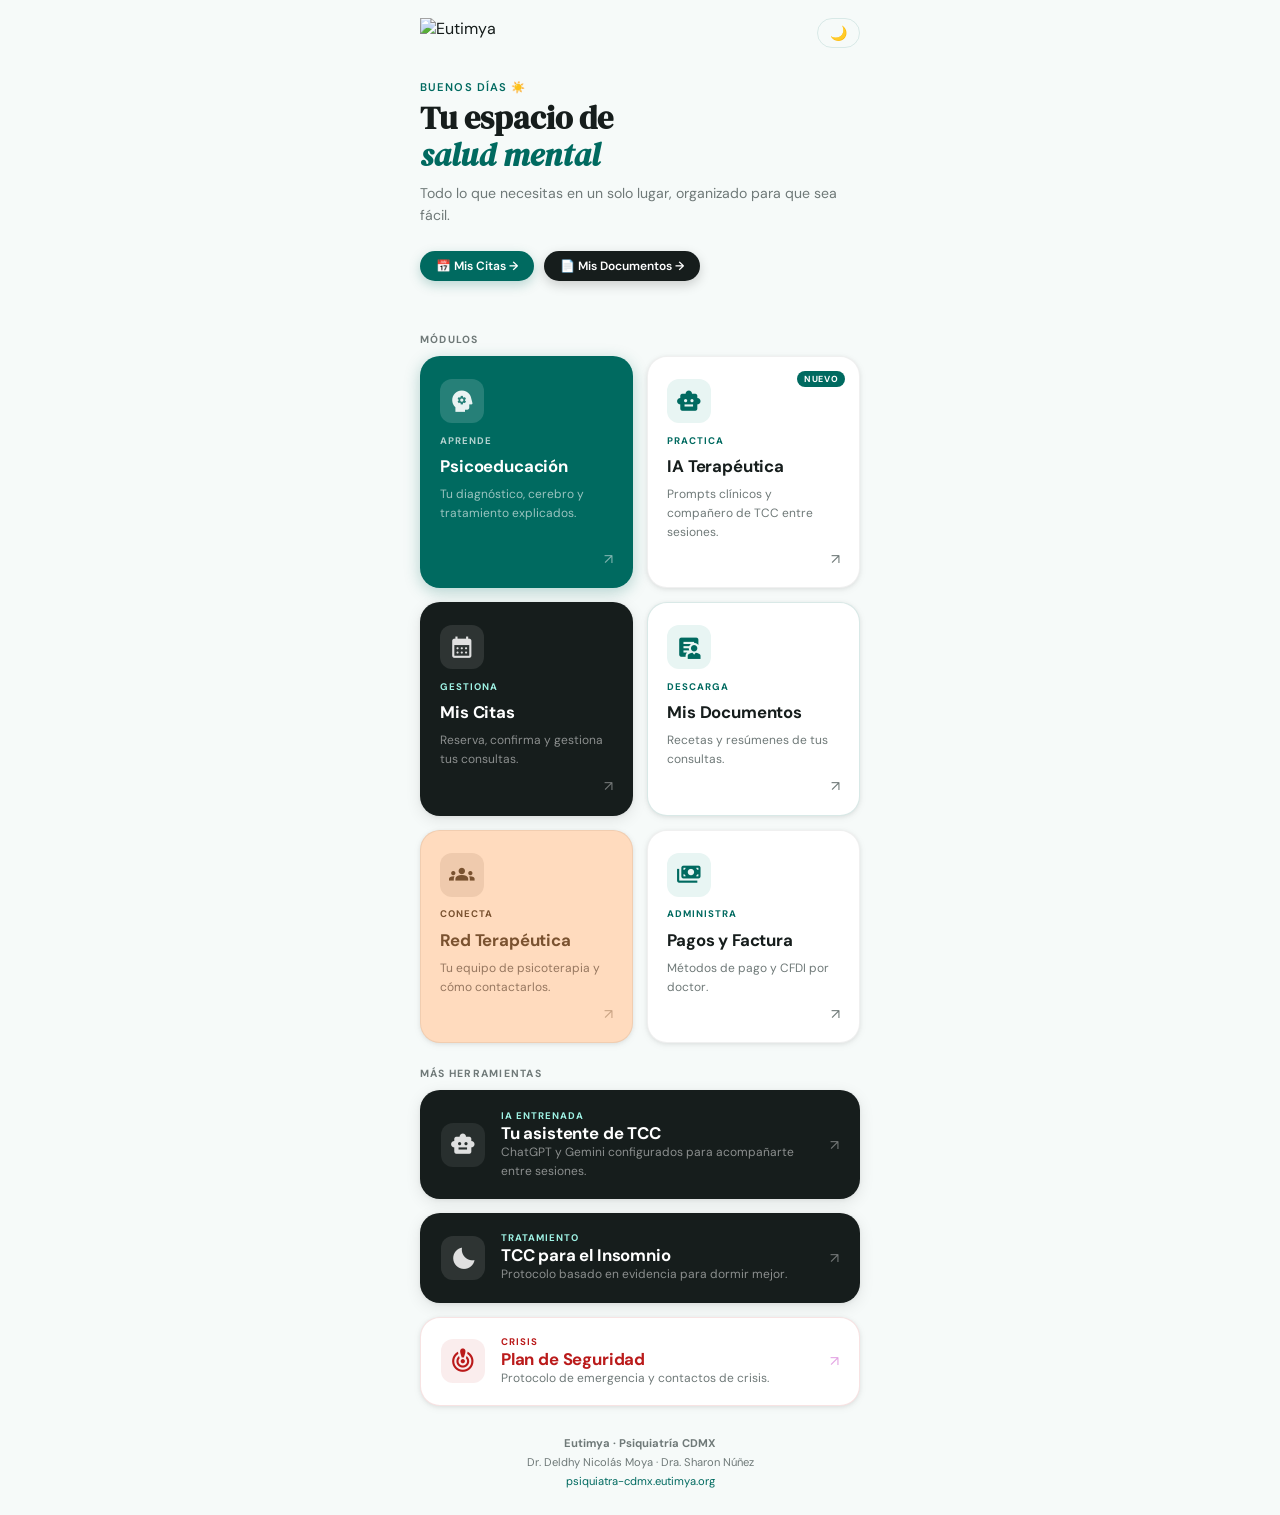
==== index.html @ 6ab0fa82 "Update index.html" ====
<!DOCTYPE html>
<html lang="es">
<head>
  <meta charset="UTF-8">
  <meta name="viewport" content="width=device-width, initial-scale=1.0">
  <title>Eutimya</title>

  <meta name="description" content="Tu espacio de salud mental. Psicoeducación, citas, herramientas de TCC e IA terapéutica.">
  <meta name="author" content="Eutimya · Psiquiatría CDMX">

  <meta property="og:type" content="website">
  <meta property="og:title" content="Eutimya">
  <meta property="og:description" content="Tu espacio de salud mental. Psicoeducación, citas, IA y red terapéutica.">
  <meta property="og:image" content="https://psiquiatra-cdmx.eutimya.org/favicon.png">
  <meta property="og:url" content="https://app.eutimya.org">
  <meta property="og:locale" content="es_MX">

  <meta name="twitter:card" content="summary">
  <meta name="twitter:title" content="Eutimya">
  <meta name="twitter:image" content="https://psiquiatra-cdmx.eutimya.org/favicon.png">

  <!-- PWA -->
  <link rel="manifest" href="/manifest.json">
  <meta name="theme-color" content="#006A60">
  <meta name="apple-mobile-web-app-capable" content="yes">
  <meta name="apple-mobile-web-app-status-bar-style" content="black-translucent">
  <meta name="apple-mobile-web-app-title" content="Eutimya">
  <link rel="apple-touch-icon" href="https://psiquiatra-cdmx.eutimya.org/favicon.png">
  <link rel="icon" type="image/png" href="https://psiquiatra-cdmx.eutimya.org/favicon.png">

  <link href="https://fonts.googleapis.com/css2?family=DM+Sans:ital,opsz,wght@0,9..40,300;0,9..40,400;0,9..40,500;0,9..40,600;0,9..40,700;1,9..40,400&family=DM+Serif+Display:ital@0;1&display=swap" rel="stylesheet">
  <link href="https://fonts.googleapis.com/css2?family=Material+Symbols+Outlined:opsz,wght,FILL,GRAD@24,400,1,0" rel="stylesheet">

  <style>
    *, *::before, *::after { box-sizing: border-box; margin: 0; padding: 0 }

    :root {
      --teal:     #006A60;
      --teal-d:   #004D44;
      --teal-l:   #9EF2E4;
      --teal-bg:  #E8F5F3;
      --amber:    #7A5230;
      --amber-l:  #FFDBBE;
      --surface:  #F6FAF9;
      --white:    #FFFFFF;
      --ink:      #161D1C;
      --ink-2:    #3F4947;
      --ink-3:    #6F7978;
      --border:   rgba(0,106,96,.12);
      --r:        20px;
      --r-sm:     12px;
      --r-lg:     28px;
      --shadow-sm: 0 1px 4px rgba(0,0,0,.07), 0 2px 8px rgba(0,0,0,.05);
      --shadow:    0 4px 16px rgba(0,0,0,.09), 0 1px 4px rgba(0,0,0,.06);
      --shadow-lg: 0 8px 32px rgba(0,0,0,.12), 0 2px 8px rgba(0,0,0,.07);
    }

    html { scroll-behavior: smooth; overflow-x: hidden }
    body {
      font-family: 'DM Sans', sans-serif;
      background: var(--surface);
      color: var(--ink);
      min-height: 100vh;
      overflow-x: hidden;
      -webkit-font-smoothing: antialiased;
    }

    /* ── LAYOUT ── */
    .page {
      max-width: 480px;
      margin: 0 auto;
      min-height: 100vh;
      display: flex;
      flex-direction: column;
      padding: 0 1.25rem env(safe-area-inset-bottom);
    }

    /* ── HEADER ── */
    .top-bar {
      display: flex;
      align-items: center;
      justify-content: space-between;
      padding: 1.1rem 0 0;
    }
    .logo {
      display: flex;
      align-items: center;
      gap: 9px;
    }
    .logo-img {
      height: 30px;
      width: auto;
    }
    .dark-btn {
      background: none;
      border: 1px solid var(--border);
      border-radius: 50px;
      padding: 5px 12px;
      font-size: 14px;
      cursor: pointer;
      color: var(--ink-3);
      font-family: inherit;
      transition: all .2s;
    }
    .dark-btn:hover { background: rgba(0,106,96,.06); color: var(--teal) }

    /* ── GREETING ── */
    .greeting {
      padding: 2rem 0 1.5rem;
    }
    .greeting-time {
      font-size: .7rem;
      font-weight: 600;
      text-transform: uppercase;
      letter-spacing: .1em;
      color: var(--teal);
      margin-bottom: .4rem;
    }
    .greeting-title {
      font-family: 'DM Serif Display', serif;
      font-size: 2rem;
      line-height: 1.15;
      color: var(--ink);
      margin-bottom: .5rem;
    }
    .greeting-title em {
      font-style: italic;
      color: var(--teal);
    }
    .greeting-sub {
      font-size: .88rem;
      color: var(--ink-3);
      line-height: 1.6;
      font-weight: 400;
    }

    /* ── QUICK ACCESS PILL ── */
    .quick-pill {
      display: inline-flex;
      align-items: center;
      gap: 6px;
      background: var(--teal);
      color: #fff;
      font-size: .75rem;
      font-weight: 600;
      padding: 7px 16px;
      border-radius: 50px;
      text-decoration: none;
      margin-bottom: 1.75rem;
      transition: filter .18s, transform .18s;
      box-shadow: 0 4px 12px rgba(0,106,96,.25);
    }
    .quick-pill:hover { filter: brightness(1.08); transform: translateY(-1px) }

    /* ── APP GRID ── */
    .app-grid {
      display: grid;
      grid-template-columns: 1fr 1fr;
      gap: .875rem;
      flex: 1;
    }

    /* ── APP CARD ── */
    .app-card {
      background: var(--white);
      border-radius: var(--r);
      border: 1px solid rgba(0,0,0,.06);
      box-shadow: var(--shadow-sm);
      padding: 1.4rem 1.2rem 1.2rem;
      text-decoration: none;
      color: inherit;
      display: flex;
      flex-direction: column;
      gap: .55rem;
      cursor: pointer;
      transition: transform .22s cubic-bezier(.22,1,.36,1), box-shadow .22s ease;
      position: relative;
      overflow: hidden;
      min-height: 160px;
    }
    .app-card::before {
      content: '';
      position: absolute;
      inset: 0;
      background: var(--card-tint, transparent);
      opacity: 0;
      transition: opacity .2s;
      border-radius: var(--r);
    }
    .app-card:hover { transform: translateY(-3px) scale(1.01); box-shadow: var(--shadow) }
    .app-card:hover::before { opacity: 1 }
    .app-card:active { transform: scale(.97) }

    /* Dark card variant */
    .app-card.dark {
      background: var(--ink);
      border-color: transparent;
      box-shadow: var(--shadow);
    }
    .app-card.dark .card-name { color: #fff }
    .app-card.dark .card-desc { color: rgba(255,255,255,.5) }
    .app-card.dark .card-arrow { color: rgba(255,255,255,.4) }

    /* Teal card variant */
    .app-card.teal {
      background: var(--teal);
      border-color: transparent;
      box-shadow: 0 4px 16px rgba(0,106,96,.28);
    }
    .app-card.teal .card-name { color: #fff }
    .app-card.teal .card-desc { color: rgba(255,255,255,.6) }
    .app-card.teal .card-arrow { color: rgba(255,255,255,.5) }

    /* Amber card variant */
    .app-card.amber {
      background: var(--amber-l);
      border-color: rgba(122,82,48,.1);
    }
    .app-card.amber .card-name { color: var(--amber) }
    .app-card.amber .card-desc { color: rgba(46,20,0,.5) }
    .app-card.amber .card-arrow { color: rgba(122,82,48,.4) }

    .card-icon {
      width: 44px;
      height: 44px;
      border-radius: var(--r-sm);
      display: flex;
      align-items: center;
      justify-content: center;
      font-size: 1.5rem;
      flex-shrink: 0;
      margin-bottom: .1rem;
    }
    .card-icon.on-white { background: var(--teal-bg) }
    .card-icon.on-dark  { background: rgba(255,255,255,.1) }
    .card-icon.on-teal  { background: rgba(255,255,255,.15) }
    .card-icon.on-amber { background: rgba(122,82,48,.12) }

    .card-tag {
      font-size: .6rem;
      font-weight: 700;
      text-transform: uppercase;
      letter-spacing: .1em;
      color: var(--teal);
      margin-bottom: .05rem;
    }
    .app-card.dark .card-tag  { color: var(--teal-l) }
    .app-card.teal .card-tag  { color: rgba(255,255,255,.7) }
    .app-card.amber .card-tag { color: var(--amber) }

    .card-name {
      font-size: 1.05rem;
      font-weight: 700;
      color: var(--ink);
      line-height: 1.2;
      letter-spacing: -.01em;
    }
    .card-desc {
      font-size: .75rem;
      color: var(--ink-3);
      line-height: 1.55;
      font-weight: 400;
      flex: 1;
    }
    .card-arrow {
      font-size: .9rem;
      color: var(--ink-3);
      align-self: flex-end;
      margin-top: auto;
      transition: transform .18s;
    }
    .app-card:hover .card-arrow { transform: translate(2px, -2px) }

    /* ── WIDE CARD (spans 2 cols) ── */
    .app-card.wide {
      grid-column: 1 / -1;
      flex-direction: row;
      align-items: center;
      min-height: auto;
      padding: 1.1rem 1.25rem;
      gap: 1rem;
    }
    .app-card.wide .card-icon { margin-bottom: 0; flex-shrink: 0 }
    .app-card.wide .card-body { flex: 1 }
    .app-card.wide .card-arrow { margin-top: 0; align-self: center }

    /* ── SECTION LABEL ── */
    .section-label {
      font-size: .65rem;
      font-weight: 700;
      text-transform: uppercase;
      letter-spacing: .12em;
      color: var(--ink-3);
      margin: 1.5rem 0 .65rem;
    }

    /* ── FOOTER ── */
    .hub-footer {
      text-align: center;
      padding: 1.75rem 0 1.5rem;
      font-size: .7rem;
      color: var(--ink-3);
      line-height: 1.7;
    }
    .hub-footer a { color: var(--teal); text-decoration: none }

    /* ── BADGE NEW ── */
    .badge-new {
      position: absolute;
      top: .85rem;
      right: .85rem;
      background: var(--teal);
      color: #fff;
      font-size: .55rem;
      font-weight: 700;
      text-transform: uppercase;
      letter-spacing: .08em;
      padding: 2px 7px;
      border-radius: 50px;
    }
    .app-card.dark .badge-new { background: var(--teal-l); color: var(--teal-d) }
    .app-card.teal .badge-new { background: rgba(255,255,255,.25); color: #fff }

    /* ── ENTRY ANIMATION ── */
    @keyframes fadeUp {
      from { opacity: 0; transform: translateY(16px) }
      to   { opacity: 1; transform: none }
    }
    .greeting     { animation: fadeUp .5s ease both }
    .quick-pill   { animation: fadeUp .5s .08s ease both }
    .section-label{ animation: fadeUp .45s .1s ease both }
    .app-card     { animation: fadeUp .45s ease both }
    .app-card:nth-child(1) { animation-delay: .12s }
    .app-card:nth-child(2) { animation-delay: .18s }
    .app-card:nth-child(3) { animation-delay: .24s }
    .app-card:nth-child(4) { animation-delay: .30s }
    .app-card:nth-child(5) { animation-delay: .15s }

    @media(prefers-reduced-motion:reduce) {
      *, *::before, *::after { animation: none !important; transition: none !important }
    }

    .card-icon .material-symbols-outlined {
      font-size: 1.6rem;
      font-variation-settings: 'FILL' 1, 'wght' 400, 'GRAD' 0, 'opsz' 24;
    }
    .app-card.dark .card-icon .material-symbols-outlined { color: rgba(255,255,255,.85) }
    .app-card.teal .card-icon .material-symbols-outlined { color: rgba(255,255,255,.9) }
    .app-card.amber .card-icon .material-symbols-outlined { color: var(--amber) }

    /* ── DARK MODE ── */
    [data-theme="dark"] {
      --surface: #121212;
      --white:   #1E1E1E;
      --ink:     #E0E0E0;
      --ink-2:   #B0B0B0;
      --ink-3:   #808080;
      --border:  rgba(255,255,255,.08);
      --teal-bg: rgba(158,242,228,.08);
      --teal:    #6EDCC8;
      --teal-d:  #004D44;
      --teal-l:  #9EF2E4;
      --amber-l: #3D2A16;
      color-scheme: dark;
    }
    [data-theme="dark"] body { background: var(--surface); color: var(--ink) }
    [data-theme="dark"] .app-card { background: var(--white); border-color: rgba(255,255,255,.06) }
    [data-theme="dark"] .app-card.dark { background: #0D0D0D }
    [data-theme="dark"] .app-card.teal { background: #004D44 }
    [data-theme="dark"] .app-card.amber { background: #2E1800 }
    [data-theme="dark"] .badge-new { background: var(--teal-l); color: #001a17 }

    /* ── EDUC SHEET / PAGOS SHEET ── */
    #educ-overlay, #pagos-overlay, #ia-overlay {
      position: fixed; inset: 0; z-index: 1050;
      background: rgba(0,0,0,.45);
      display: none; opacity: 0;
      transition: opacity .28s ease;
    }
    #educ-overlay.open, #pagos-overlay.open, #ia-overlay.open { display: block }
    #educ-overlay.visible, #pagos-overlay.visible, #ia-overlay.visible { opacity: 1 }

    #educ-sheet, #pagos-sheet, #ia-sheet {
      position: fixed; bottom: 0; left: 0; right: 0; z-index: 1060;
      background: var(--surface);
      border-radius: 28px 28px 0 0;
      box-shadow: 0 -8px 40px rgba(0,0,0,.18);
      padding-bottom: env(safe-area-inset-bottom);
      display: none;
      transform: translateY(100%);
      transition: transform .38s cubic-bezier(.32,1,.6,1);
      max-height: 88vh;
      overflow-y: auto;
    }
    #educ-sheet.open, #pagos-sheet.open, #ia-sheet.open { display: block }
    #educ-sheet.visible, #pagos-sheet.visible, #ia-sheet.visible { transform: translateY(0) }

    .sheet-handle {
      width: 36px; height: 4px;
      background: var(--border);
      border-radius: 99px;
      margin: 12px auto 0;
    }
    .sheet-header {
      padding: 1rem 1.25rem .75rem;
      display: flex; align-items: center; justify-content: space-between;
    }
    .sheet-title {
      font-family: 'DM Serif Display', serif;
      font-size: 1.3rem;
      color: var(--ink);
    }
    .sheet-close {
      background: none; border: none; cursor: pointer;
      width: 32px; height: 32px; border-radius: 50%;
      display: flex; align-items: center; justify-content: center;
      font-size: 1rem; color: var(--ink-3);
      transition: background .15s;
    }
    .sheet-close:hover { background: var(--teal-bg) }

    /* Module list inside sheet */
    .module-list {
      padding: .25rem 1rem 1.25rem;
      display: flex; flex-direction: column; gap: .55rem;
    }
    .module-row {
      display: flex; align-items: center; gap: .9rem;
      padding: .9rem 1rem;
      background: var(--white);
      border-radius: 16px;
      border: 1px solid rgba(0,0,0,.06);
      text-decoration: none; color: inherit;
      cursor: pointer;
      transition: transform .18s cubic-bezier(.22,1,.36,1), box-shadow .18s;
      box-shadow: var(--shadow-sm);
    }
    .module-row:hover { transform: translateY(-2px); box-shadow: var(--shadow) }
    .module-row:active { transform: scale(.97) }

    .module-emoji {
      width: 44px; height: 44px; border-radius: 12px;
      background: var(--teal-bg);
      display: flex; align-items: center; justify-content: center;
      font-size: 1.4rem; flex-shrink: 0;
    }
    .module-body { flex: 1; min-width: 0 }
    .module-name {
      font-size: .92rem; font-weight: 600; color: var(--ink);
      margin-bottom: 1px; line-height: 1.2;
    }
    .module-sub {
      font-size: .72rem; color: var(--ink-3); font-weight: 400;
    }
    .module-arrow {
      font-size: .9rem; color: var(--ink-3); flex-shrink: 0;
      transition: transform .18s;
    }
    .module-row:hover .module-arrow { transform: translate(2px, -2px) }

    /* color accent per module */
    .module-row.neuro  .module-emoji { background: #E8F5F3 }
    .module-row.dist   .module-emoji { background: #EDE9FE }
    .module-row.sueno  .module-emoji { background: #E8EAF6 }
    .module-row.ia     .module-emoji { background: #E8F5F3 }
    .module-row.meds   .module-emoji { background: #FFF3E0 }

    /* Sheet entry stagger */
    .module-row { opacity: 0; transform: translateY(10px); transition: opacity .3s ease, transform .3s ease, box-shadow .18s }
    #educ-sheet.visible .module-row:nth-child(1), #pagos-sheet.visible .module-row:nth-child(1), #ia-sheet.visible .module-row:nth-child(1) { opacity:1; transform:none; transition-delay:.08s }
    #educ-sheet.visible .module-row:nth-child(2), #pagos-sheet.visible .module-row:nth-child(2), #ia-sheet.visible .module-row:nth-child(2) { opacity:1; transform:none; transition-delay:.13s }
    #educ-sheet.visible .module-row:nth-child(3), #pagos-sheet.visible .module-row:nth-child(3), #ia-sheet.visible .module-row:nth-child(3) { opacity:1; transform:none; transition-delay:.18s }
    #educ-sheet.visible .module-row:nth-child(4), #pagos-sheet.visible .module-row:nth-child(4), #ia-sheet.visible .module-row:nth-child(4) { opacity:1; transform:none; transition-delay:.23s }
    #educ-sheet.visible .module-row:nth-child(5), #pagos-sheet.visible .module-row:nth-child(5), #ia-sheet.visible .module-row:nth-child(5) { opacity:1; transform:none; transition-delay:.28s }

    [data-theme="dark"] #educ-sheet, [data-theme="dark"] #pagos-sheet, [data-theme="dark"] #ia-sheet { background: #1A1A1A }
    [data-theme="dark"] .module-row { background: #242424; border-color: rgba(255,255,255,.06) }
    [data-theme="dark"] .module-row.neuro .module-emoji { background: rgba(158,242,228,.1) }
    [data-theme="dark"] .module-row.dist  .module-emoji { background: rgba(167,139,250,.1) }
    [data-theme="dark"] .module-row.sueno .module-emoji { background: rgba(99,102,241,.1) }
    [data-theme="dark"] .module-row.ia    .module-emoji { background: rgba(158,242,228,.1) }
    [data-theme="dark"] .module-row.meds  .module-emoji { background: rgba(251,191,36,.08) }
  
    .quick-pills { display: flex; gap: .6rem; flex-wrap: wrap; margin-bottom: 1.75rem; }
    .quick-pill { margin-bottom: 0 !important; }
    .quick-pill-docs { background: var(--ink); box-shadow: 0 4px 12px rgba(0,0,0,.18); }

  </style>
</head>
<body>

<div class="page">

  <!-- TOP BAR -->
  <div class="top-bar">
    <div class="logo">
      <img src="https://psiquiatra-cdmx.eutimya.org/unnamed.png" alt="Eutimya" class="logo-img">
    </div>
    <button class="dark-btn" onclick="toggleDark()" aria-label="Modo oscuro">🌙</button>
  </div>

  <!-- GREETING -->
  <div class="greeting">
    <div class="greeting-time" id="greet-time">Buenos días</div>
    <h1 class="greeting-title">Tu espacio de<br><em>salud mental</em></h1>
    <p class="greeting-sub">Todo lo que necesitas en un solo lugar, organizado para que sea fácil.</p>
  </div>

  <!-- QUICK PILL → CITAS -->
  <div class="quick-pills">
  <a href="/citas" class="quick-pill">📅 Mis Citas →</a>
  <a href="/recetasyresumenes" class="quick-pill quick-pill-docs">📄 Mis Documentos →</a>
</div>

  <!-- MAIN GRID -->
  <p class="section-label">Módulos</p>

  <div class="app-grid">

    <!-- 1. PSICOEDUCACIÓN -->
    <a href="/educ" onclick="openEduc(event)" class="app-card teal" style="--card-tint:rgba(255,255,255,.06)">
      <div class="card-icon on-teal"><span class="material-symbols-outlined">psychology</span></div>
      <div class="card-tag">Aprende</div>
      <div class="card-name">Psicoeduca­ción</div>
      <div class="card-desc">Tu diagnóstico, cerebro y tratamiento explicados.</div>
      <div class="card-arrow">↗</div>
    </a>

    <!-- 2. IA TERAPÉUTICA -->
    <a href="/educ#ia" onclick="goToIA(event)" class="app-card" style="--card-tint:rgba(0,106,96,.04)">
      <div class="badge-new">Nuevo</div>
      <div class="card-icon on-white"><span class="material-symbols-outlined" style="color:var(--teal)">smart_toy</span></div>
      <div class="card-tag">Practica</div>
      <div class="card-name">IA Tera­péu­tica</div>
      <div class="card-desc">Prompts clínicos y compañero de TCC entre sesiones.</div>
      <div class="card-arrow">↗</div>
    </a>

    <!-- 3. MIS CITAS -->
    <a href="/citas" class="app-card dark" style="--card-tint:rgba(255,255,255,.03)">
      <div class="card-icon on-dark"><span class="material-symbols-outlined">calendar_month</span></div>
      <div class="card-tag">Gestiona</div>
      <div class="card-name">Mis Citas</div>
      <div class="card-desc">Reserva, confirma y gestiona tus consultas.</div>
      <div class="card-arrow">↗</div>
    </a>

    <!-- 4. MIS DOCUMENTOS -->
    <a href="/recetasyresumenes" class="app-card" style="--card-tint:rgba(0,106,96,.05);border-color:rgba(0,106,96,.15)">
      <div class="card-icon on-white"><span class="material-symbols-outlined" style="color:var(--teal)">clinical_notes</span></div>
      <div class="card-tag">Descarga</div>
      <div class="card-name">Mis Docu­mentos</div>
      <div class="card-desc">Recetas y resúmenes de tus consultas.</div>
      <div class="card-arrow">↗</div>
    </a>

    <!-- 5. RED TERAPÉUTICA -->
    <a href="/educ#red" onclick="goToRed(event)" class="app-card amber">
      <div class="card-icon on-amber"><span class="material-symbols-outlined">groups</span></div>
      <div class="card-tag">Conecta</div>
      <div class="card-name">Red Tera­péu­tica</div>
      <div class="card-desc">Tu equipo de psicoterapia y cómo contactarlos.</div>
      <div class="card-arrow">↗</div>
    </a>

    <!-- 6. PAGOS Y FACTURA -->
    <a href="#" onclick="openPagos(event)" class="app-card" style="--card-tint:rgba(0,106,96,.04)">
      <div class="card-icon on-white"><span class="material-symbols-outlined" style="color:var(--teal)">payments</span></div>
      <div class="card-tag">Administra</div>
      <div class="card-name">Pagos y Factura</div>
      <div class="card-desc">Métodos de pago y CFDI por doctor.</div>
      <div class="card-arrow">↗</div>
    </a>

  </div>

  <!-- EXTRA ROW: TCC-I y Plan de seguridad -->
  <p class="section-label" style="animation-delay:.35s">Más herramientas</p>

  <div class="app-grid" style="grid-template-columns:1fr">

    <!-- IA Entrenada — abre sheet -->
    <a href="#" onclick="openIA(event)" class="app-card wide dark" style="--card-tint:rgba(255,255,255,.03)">
      <div class="card-icon on-dark" style="background:rgba(255,255,255,.08)"><span class="material-symbols-outlined">smart_toy</span></div>
      <div class="card-body">
        <div class="card-tag">IA entrenada</div>
        <div class="card-name">Tu asistente de TCC</div>
        <div class="card-desc">ChatGPT y Gemini configurados para acompañarte entre sesiones.</div>
      </div>
      <div class="card-arrow">↗</div>
    </a>

    <!-- TCC-I -->
    <a href="/tcci" class="app-card wide dark" style="--card-tint:rgba(255,255,255,.03)">
      <div class="card-icon on-dark"><span class="material-symbols-outlined">bedtime</span></div>
      <div class="card-body">
        <div class="card-tag">Tratamiento</div>
        <div class="card-name">TCC para el Insomnio</div>
        <div class="card-desc">Protocolo basado en evidencia para dormir mejor.</div>
      </div>
      <div class="card-arrow">↗</div>
    </a>

    <!-- Plan de seguridad -->
    <a href="/educ#seguridad" onclick="goToSeguridad(event)" class="app-card wide" style="--card-tint:rgba(186,26,26,.04);border-color:rgba(186,26,26,.12)">
      <div class="card-icon" style="background:rgba(186,26,26,.08)"><span class="material-symbols-outlined" style="color:#BA1A1A">crisis_alert</span></div>
      <div class="card-body">
        <div class="card-tag" style="color:#BA1A1A">Crisis</div>
        <div class="card-name" style="color:#BA1A1A">Plan de Seguridad</div>
        <div class="card-desc">Protocolo de emergencia y contactos de crisis.</div>
      </div>
      <div class="card-arrow" style="color:rgba(186,26,186,.4)">↗</div>
    </a>

  </div>

  <!-- FOOTER -->
  <div class="hub-footer">
    <strong>Eutimya · Psiquiatría CDMX</strong><br>
    Dr. Deldhy Nicolás Moya · Dra. Sharon Núñez<br>
    <a href="https://psiquiatra-cdmx.eutimya.org" target="_blank">psiquiatra-cdmx.eutimya.org</a>
  </div>

</div><!-- /page -->

<!-- ── IA SHEET ── -->
<div id="ia-overlay" onclick="closeIA()"></div>
<div id="ia-sheet" role="dialog" aria-modal="true" aria-label="Tu asistente de TCC">
  <div class="sheet-handle" aria-hidden="true"></div>
  <div class="sheet-header">
    <div class="sheet-title">Tu asistente de TCC</div>
    <button class="sheet-close" onclick="closeIA()" aria-label="Cerrar">✕</button>
  </div>
  <div class="module-list">

    <a class="module-row" href="https://chatgpt.com/g/g-gQzjtnePe-cognitive-behavioral-therapy" target="_blank" rel="noopener">
      <div class="module-emoji" style="background:rgba(16,163,127,.12)">
        <svg width="26" height="26" viewBox="0 0 41 41" fill="none" xmlns="http://www.w3.org/2000/svg"><path d="M37.532 16.87a9.963 9.963 0 0 0-.856-8.184 10.078 10.078 0 0 0-10.855-4.835 9.964 9.964 0 0 0-6.542-2.809 10.079 10.079 0 0 0-9.63 6.977 9.967 9.967 0 0 0-6.65 4.834 10.079 10.079 0 0 0 1.24 11.817 9.965 9.965 0 0 0 .856 8.185 10.079 10.079 0 0 0 10.855 4.835 9.965 9.965 0 0 0 6.542 2.809 10.079 10.079 0 0 0 9.63-6.977 9.967 9.967 0 0 0 6.65-4.834 10.079 10.079 0 0 0-1.24-11.817zm-14.74 20.744a7.477 7.477 0 0 1-4.799-1.735c.061-.033.168-.091.237-.134l7.964-4.6a1.294 1.294 0 0 0 .655-1.134V19.054l3.366 1.944a.12.12 0 0 1 .066.092v9.299a7.505 7.505 0 0 1-7.49 7.225zM4.708 33.64a7.47 7.47 0 0 1-.894-5.023c.06.036.162.099.237.141l7.964 4.6a1.297 1.297 0 0 0 1.308 0l9.724-5.614v3.888a.12.12 0 0 1-.048.103L14.92 36.85a7.505 7.505 0 0 1-10.212-3.21zM3.227 13.99A7.472 7.472 0 0 1 7.53 10.3c0 .068-.004.19-.004.274v9.201a1.294 1.294 0 0 0 .654 1.132l9.723 5.614-3.366 1.944a.12.12 0 0 1-.114.012L6.389 23.73a7.504 7.504 0 0 1-3.162-9.74zm27.658 6.437l-9.724-5.615 3.367-1.943a.121.121 0 0 1 .114-.012l8.048 4.648a7.498 7.498 0 0 1-1.158 13.528v-9.476a1.293 1.293 0 0 0-.647-1.13zm3.35-5.043c-.059-.037-.162-.099-.236-.141l-7.965-4.6a1.298 1.298 0 0 0-1.308 0l-9.723 5.614v-3.888a.12.12 0 0 1 .048-.103l8.051-4.645a7.497 7.497 0 0 1 11.133 7.763zm-21.063 6.929l-3.367-1.944a.12.12 0 0 1-.065-.092v-9.299a7.497 7.497 0 0 1 12.293-5.756 6.94 6.94 0 0 0-.236.134l-7.965 4.6a1.294 1.294 0 0 0-.654 1.132l-.006 11.225zm1.829-3.943l4.33-2.501 4.332 2.5v4.999l-4.331 2.5-4.331-2.5V18.37z" fill="rgba(16,163,127,.9)"/></svg>
      </div>
      <div class="module-body">
        <div class="module-name">GPT de TCC · ChatGPT</div>
        <div class="module-sub">Cognitive Behavioral Therapy · Entrenado para terapia</div>
      </div>
      <div class="module-arrow">↗</div>
    </a>

    <a class="module-row" href="https://gemini.google.com/gem/1MQvzOLHUPA_MLcHRFZKMq8o2JOBohUw_?usp=sharing" target="_blank" rel="noopener">
      <div class="module-emoji" style="background:rgba(66,133,244,.1)">
        <svg width="26" height="26" viewBox="0 0 28 28" fill="none" xmlns="http://www.w3.org/2000/svg"><path d="M14 28C14 26.0633 13.6267 24.2433 12.88 22.54C12.1567 20.8367 11.165 19.355 9.905 18.095C8.645 16.835 7.16333 15.8433 5.46 15.12C3.75667 14.3733 1.93667 14 0 14C1.93667 14 3.75667 13.6383 5.46 12.915C7.16333 12.1683 8.645 11.165 9.905 9.905C11.165 8.645 12.1567 7.16333 12.88 5.46C13.6267 3.75667 14 1.93667 14 0C14 1.93667 14.3617 3.75667 15.085 5.46C15.8317 7.16333 16.835 8.645 18.095 9.905C19.355 11.165 20.8367 12.1683 22.54 12.915C24.2433 13.6383 26.0633 14 28 14C26.0633 14 24.2433 14.3733 22.54 15.12C20.8367 15.8433 19.355 16.835 18.095 18.095C16.835 19.355 15.8317 20.8367 15.085 22.54C14.3617 24.2433 14 26.0633 14 28Z" fill="url(#gG2)"/><defs><linearGradient id="gG2" x1="0" y1="0" x2="28" y2="28" gradientUnits="userSpaceOnUse"><stop stop-color="#4285F4"/><stop offset=".5" stop-color="#9B72CB"/><stop offset="1" stop-color="#EA4335"/></linearGradient></defs></svg>
      </div>
      <div class="module-body">
        <div class="module-name">Compañero TCC · Gemini</div>
        <div class="module-sub">Gem de Eutimya · Entre sesiones</div>
      </div>
      <div class="module-arrow">↗</div>
    </a>

  </div>
</div>

<!-- ── PAGOS SHEET ── -->
<div id="pagos-overlay" onclick="closePagos()"></div>
<div id="pagos-sheet" role="dialog" aria-modal="true" aria-label="Pagos y Factura">
  <div class="sheet-handle" aria-hidden="true"></div>
  <div class="sheet-header">
    <div class="sheet-title">Pagos y Factura</div>
    <button class="sheet-close" onclick="closePagos()" aria-label="Cerrar">✕</button>
  </div>
  <div class="module-list">

    <a class="module-row" href="https://psiquiatra-cdmx.eutimya.org/pagos" target="_blank" rel="noopener" style="--acc:rgba(0,106,96,.1)">
      <div class="module-emoji" style="background:transparent;padding:0;overflow:hidden">
        <img src="https://mental.eutimya.org/drmoyaiconpic.png" alt="Dr. Moya" style="width:44px;height:44px;border-radius:12px;object-fit:cover;display:block">
      </div>
      <div class="module-body">
        <div class="module-name">Formas de pago · Dr. Moya</div>
        <div class="module-sub">Transferencia, tarjeta, PayPal y más</div>
      </div>
      <div class="module-arrow">↗</div>
    </a>

    <a class="module-row" href="https://paido.eutimya.org/cita" target="_blank" rel="noopener">
      <div class="module-emoji" style="background:transparent;padding:0;overflow:hidden">
        <img src="https://raw.githubusercontent.com/moymaa/eutimya/main/drasharoniconpic.png" alt="Dra. Sharon" style="width:44px;height:44px;border-radius:12px;object-fit:cover;display:block">
      </div>
      <div class="module-body">
        <div class="module-name">Formas de pago · Dra. Sharon</div>
        <div class="module-sub">Transferencia, tarjeta, PayPal y más</div>
      </div>
      <div class="module-arrow">↗</div>
    </a>

    <a class="module-row" href="https://psiquiatra-cdmx.eutimya.org/factura" target="_blank" rel="noopener" style="border-color:rgba(0,106,96,.2)">
      <div class="module-emoji" style="background:#E8F5F3;font-size:1.4rem">🧾</div>
      <div class="module-body">
        <div class="module-name">Factura (CFDI)</div>
        <div class="module-sub">Misma para Dr. Moya y Dra. Sharon</div>
      </div>
      <div class="module-arrow">↗</div>
    </a>

  </div>
</div>
<div id="educ-overlay" onclick="closeEduc()"></div>
<div id="educ-sheet" role="dialog" aria-modal="true" aria-label="Módulos de Psicoeducación">
  <div class="sheet-handle" aria-hidden="true"></div>
  <div class="sheet-header">
    <div class="sheet-title">Psicoeducación</div>
    <button class="sheet-close" onclick="closeEduc()" aria-label="Cerrar">✕</button>
  </div>
  <div class="module-list">

    <a class="module-row neuro" href="/educ" onclick="goToSec('neuro',event)">
      <div class="module-emoji">🧠</div>
      <div class="module-body">
        <div class="module-name">Tu cerebro</div>
        <div class="module-sub">Neurobiología clínica</div>
      </div>
      <div class="module-arrow">↗</div>
    </a>

    <a class="module-row dist" href="/educ" onclick="goToSec('dist',event)">
      <div class="module-emoji">💭</div>
      <div class="module-body">
        <div class="module-name">Pensamientos</div>
        <div class="module-sub">Distorsiones y creencias</div>
      </div>
      <div class="module-arrow">↗</div>
    </a>

    <a class="module-row sueno" href="/educ" onclick="goToSec('sueno',event)">
      <div class="module-emoji">🌙</div>
      <div class="module-body">
        <div class="module-name">Sueño</div>
        <div class="module-sub">Higiene y TCC-I</div>
      </div>
      <div class="module-arrow">↗</div>
    </a>

    <a class="module-row ia" href="/educ" onclick="goToSec('ia',event)">
      <div class="module-emoji">🤖</div>
      <div class="module-body">
        <div class="module-name">IA terapéutica</div>
        <div class="module-sub">Prompts clínicos</div>
      </div>
      <div class="module-arrow">↗</div>
    </a>

    <a class="module-row meds" href="/educ" onclick="goToSec('meds',event)">
      <div class="module-emoji">💊</div>
      <div class="module-body">
        <div class="module-name">Medicamentos</div>
        <div class="module-sub">Tu receta explicada</div>
      </div>
      <div class="module-arrow">↗</div>
    </a>

  </div>
</div>

<script>
/* ── PAGOS SHEET ── */
function openPagos(e) {
  if (e) e.preventDefault();
  var overlay = document.getElementById('pagos-overlay');
  var sheet   = document.getElementById('pagos-sheet');
  overlay.classList.add('open');
  sheet.classList.add('open');
  document.body.style.overflow = 'hidden';
  requestAnimationFrame(function(){
    requestAnimationFrame(function(){
      overlay.classList.add('visible');
      sheet.classList.add('visible');
    });
  });
}
function closePagos() {
  var overlay = document.getElementById('pagos-overlay');
  var sheet   = document.getElementById('pagos-sheet');
  overlay.classList.remove('visible');
  sheet.classList.remove('visible');
  document.body.style.overflow = '';
  setTimeout(function(){
    overlay.classList.remove('open');
    sheet.classList.remove('open');
  }, 380);
}

function openIA(e) {
  if (e) e.preventDefault();
  var overlay = document.getElementById('ia-overlay');
  var sheet   = document.getElementById('ia-sheet');
  overlay.classList.add('open');
  sheet.classList.add('open');
  document.body.style.overflow = 'hidden';
  requestAnimationFrame(function(){
    requestAnimationFrame(function(){
      overlay.classList.add('visible');
      sheet.classList.add('visible');
    });
  });
}
function closeIA() {
  var overlay = document.getElementById('ia-overlay');
  var sheet   = document.getElementById('ia-sheet');
  overlay.classList.remove('visible');
  sheet.classList.remove('visible');
  document.body.style.overflow = '';
  setTimeout(function(){
    overlay.classList.remove('open');
    sheet.classList.remove('open');
  }, 380);
}

/* ── ESC closes any open sheet ── */
document.addEventListener('keydown', function(e) {
  if (e.key === 'Escape') { closeEduc(); closePagos(); closeIA(); }
});

/* ── SALUDO POR HORA ── */
(function(){
  var h = new Date().getHours();
  var t = h < 12 ? 'Buenos días ☀️' : h < 19 ? 'Buenas tardes 🌤' : 'Buenas noches 🌙';
  var el = document.getElementById('greet-time');
  if (el) el.textContent = t;
})();

/* ── DARK MODE ── */
function toggleDark(){
  var html = document.documentElement;
  var dark = html.getAttribute('data-theme') === 'dark';
  html.setAttribute('data-theme', dark ? 'light' : 'dark');
  localStorage.setItem('eutimya-theme', dark ? 'light' : 'dark');
  document.querySelector('.dark-btn').textContent = dark ? '🌙' : '☀️';
}
(function(){
  var saved = localStorage.getItem('eutimya-theme');
  if (saved === 'dark') {
    document.documentElement.setAttribute('data-theme', 'dark');
    document.addEventListener('DOMContentLoaded', function(){
      var b = document.querySelector('.dark-btn');
      if (b) b.textContent = '☀️';
    });
  }
})();

/* ── EDUC SHEET ── */
function openEduc(e) {
  if (e) e.preventDefault();
  var overlay = document.getElementById('educ-overlay');
  var sheet   = document.getElementById('educ-sheet');
  overlay.classList.add('open');
  sheet.classList.add('open');
  document.body.style.overflow = 'hidden';
  // rAF double-tick para activar transición
  requestAnimationFrame(function(){
    requestAnimationFrame(function(){
      overlay.classList.add('visible');
      sheet.classList.add('visible');
    });
  });
}
function closeEduc() {
  var overlay = document.getElementById('educ-overlay');
  var sheet   = document.getElementById('educ-sheet');
  overlay.classList.remove('visible');
  sheet.classList.remove('visible');
  document.body.style.overflow = '';
  setTimeout(function(){
    overlay.classList.remove('open');
    sheet.classList.remove('open');
  }, 380);
}
function goToSec(sec, e) {
  if (e) e.preventDefault();
  localStorage.setItem('eutimya_last_sec', sec);
  window.location.href = '/educ';
}

/* ── DEEP LINKS hacia /educ ── */
/* Si el usuario llega a esta página desde un link interno con hash,
   redirige a /educ con el hash correcto */
function goToIA(e) {
  e.preventDefault();
  localStorage.setItem('eutimya_last_sec', 'ia');
  window.location.href = '/educ';
}
function goToRed(e) {
  e.preventDefault();
  localStorage.setItem('eutimya_last_sec', 'red');
  window.location.href = '/educ';
}
function goToSeguridad(e) {
  e.preventDefault();
  localStorage.setItem('eutimya_last_sec', 'seguridad');
  window.location.href = '/educ';
}

/* ── PWA INSTALL ── */
var deferredPrompt = null;
window.addEventListener('beforeinstallprompt', function(e){
  e.preventDefault();
  deferredPrompt = e;
});
</script>

<!-- Service Worker -->
<script>
if ('serviceWorker' in navigator) {
  window.addEventListener('load', function(){
    navigator.serviceWorker.register('/sw.js')
      .then(function(reg){ console.log('✓ Eutimya Hub lista.'); })
      .catch(function(err){ console.warn('SW error:', err); });
  });
}
</script>

</body>
</html>
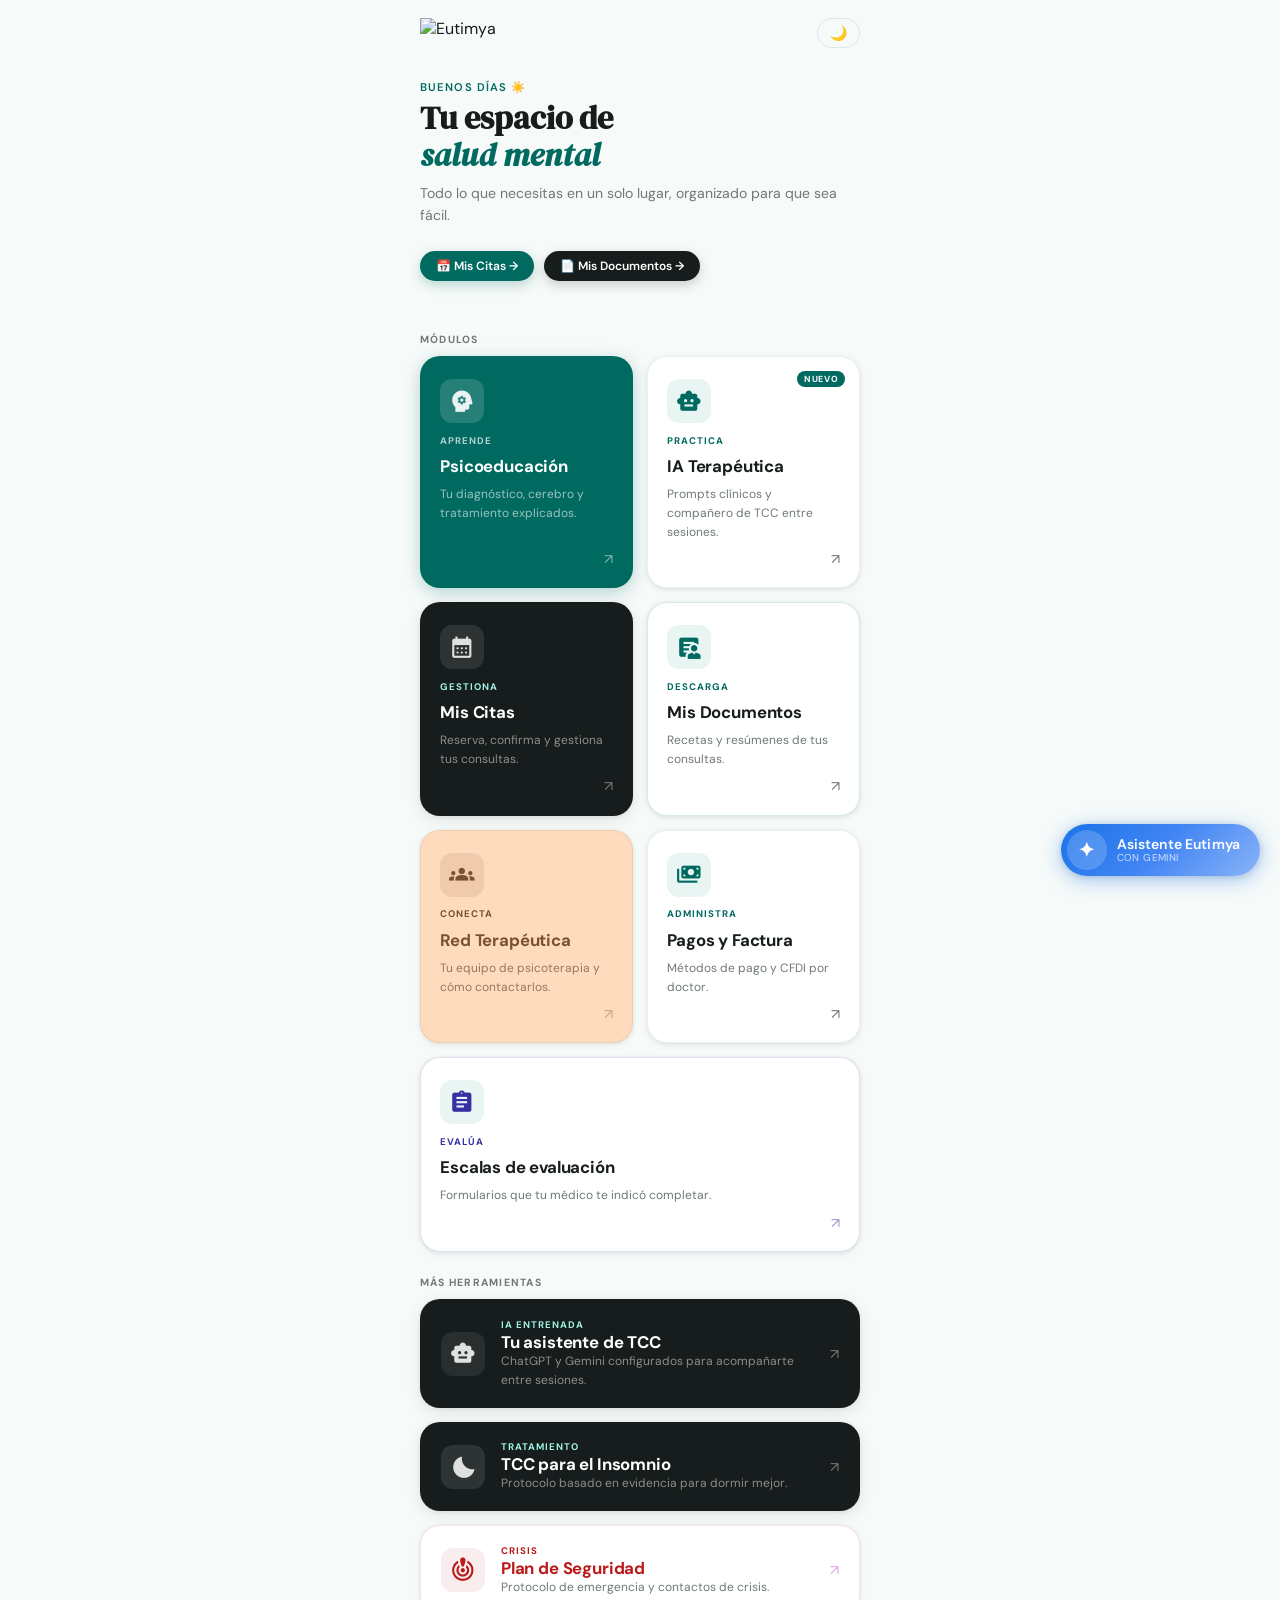
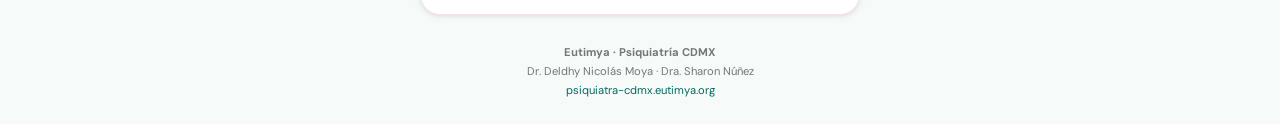
==== commit c46f6c27: "Add files via upload" ====
--- a/index.html
+++ b/index.html
@@ -485,6 +485,44 @@
     .quick-pill { margin-bottom: 0 !important; }
     .quick-pill-docs { background: var(--ink); box-shadow: 0 4px 12px rgba(0,0,0,.18); }
 
+
+    /* ── GEMINI FAB ── */
+    .fab {
+      position: fixed;
+      bottom: 24px; right: 20px;
+      z-index: 300;
+      display: flex; align-items: center; gap: 10px;
+      background: linear-gradient(135deg, #1a73e8 0%, #4285f4 50%, #8ab4f8 100%);
+      color: #fff;
+      border: none; border-radius: 999px;
+      padding: 0 20px 0 6px;
+      height: 52px;
+      box-shadow: 0 4px 20px rgba(26,115,232,.38), 0 1px 6px rgba(0,0,0,.14);
+      cursor: pointer; font-family: inherit;
+      font-size: 14px; font-weight: 600; letter-spacing: .01em;
+      text-decoration: none;
+      transition: transform .18s, box-shadow .18s;
+      animation: fabIn .5s .6s cubic-bezier(.22,.9,.3,1) both;
+    }
+    .fab:hover {
+      transform: translateY(-2px) scale(1.03);
+      box-shadow: 0 8px 28px rgba(26,115,232,.45), 0 2px 8px rgba(0,0,0,.14);
+    }
+    .fab:active { transform: scale(.97); }
+    .fab-gem {
+      width: 40px; height: 40px; border-radius: 50%;
+      background: rgba(255,255,255,.18);
+      display: flex; align-items: center; justify-content: center;
+      flex-shrink: 0; font-size: 20px;
+    }
+    .fab-label { line-height: 1.2; }
+    .fab-label span { display: block; font-size: 10px; font-weight: 400; opacity: .75; letter-spacing: .04em; text-transform: uppercase; }
+    @keyframes fabIn {
+      from { opacity:0; transform: translateY(16px) scale(.9); }
+      to   { opacity:1; transform: translateY(0)    scale(1);  }
+    }
+    [data-theme="dark"] .fab { box-shadow: 0 4px 20px rgba(26,115,232,.25), 0 1px 6px rgba(0,0,0,.4); }
+
   </style>
 </head>
 <body>
@@ -571,6 +609,15 @@
       <div class="card-desc">Métodos de pago y CFDI por doctor.</div>
       <div class="card-arrow">↗</div>
     </a>
+    <!-- 7. ESCALAS -->
+    <a href="/escalas" class="app-card" style="--card-tint:rgba(55,48,163,.04);border-color:rgba(55,48,163,.15);grid-column:1 / -1">
+      <div class="card-icon on-white"><span class="material-symbols-outlined" style="color:#3730a3">assignment</span></div>
+      <div class="card-tag" style="color:#3730a3">Evalúa</div>
+      <div class="card-name">Escalas de evaluación</div>
+      <div class="card-desc">Formularios que tu médico te indicó completar.</div>
+      <div class="card-arrow" style="color:rgba(55,48,163,.5)">&#x2197;</div>
+    </a>
+
 
   </div>
 
@@ -915,5 +962,18 @@
 }
 </script>
 
+<!-- ── GEMINI FAB ── -->
+<a href="https://gemini.google.com/gem/1b2da440fbe4?usp=sharing"
+   target="_blank" rel="noopener"
+   class="fab"
+   aria-label="Asistente Eutimya · Gemini">
+  <div class="fab-gem">✦</div>
+  <div class="fab-label">
+    Asistente Eutimya
+    <span>Con Gemini</span>
+  </div>
+</a>
+
+
 </body>
 </html>
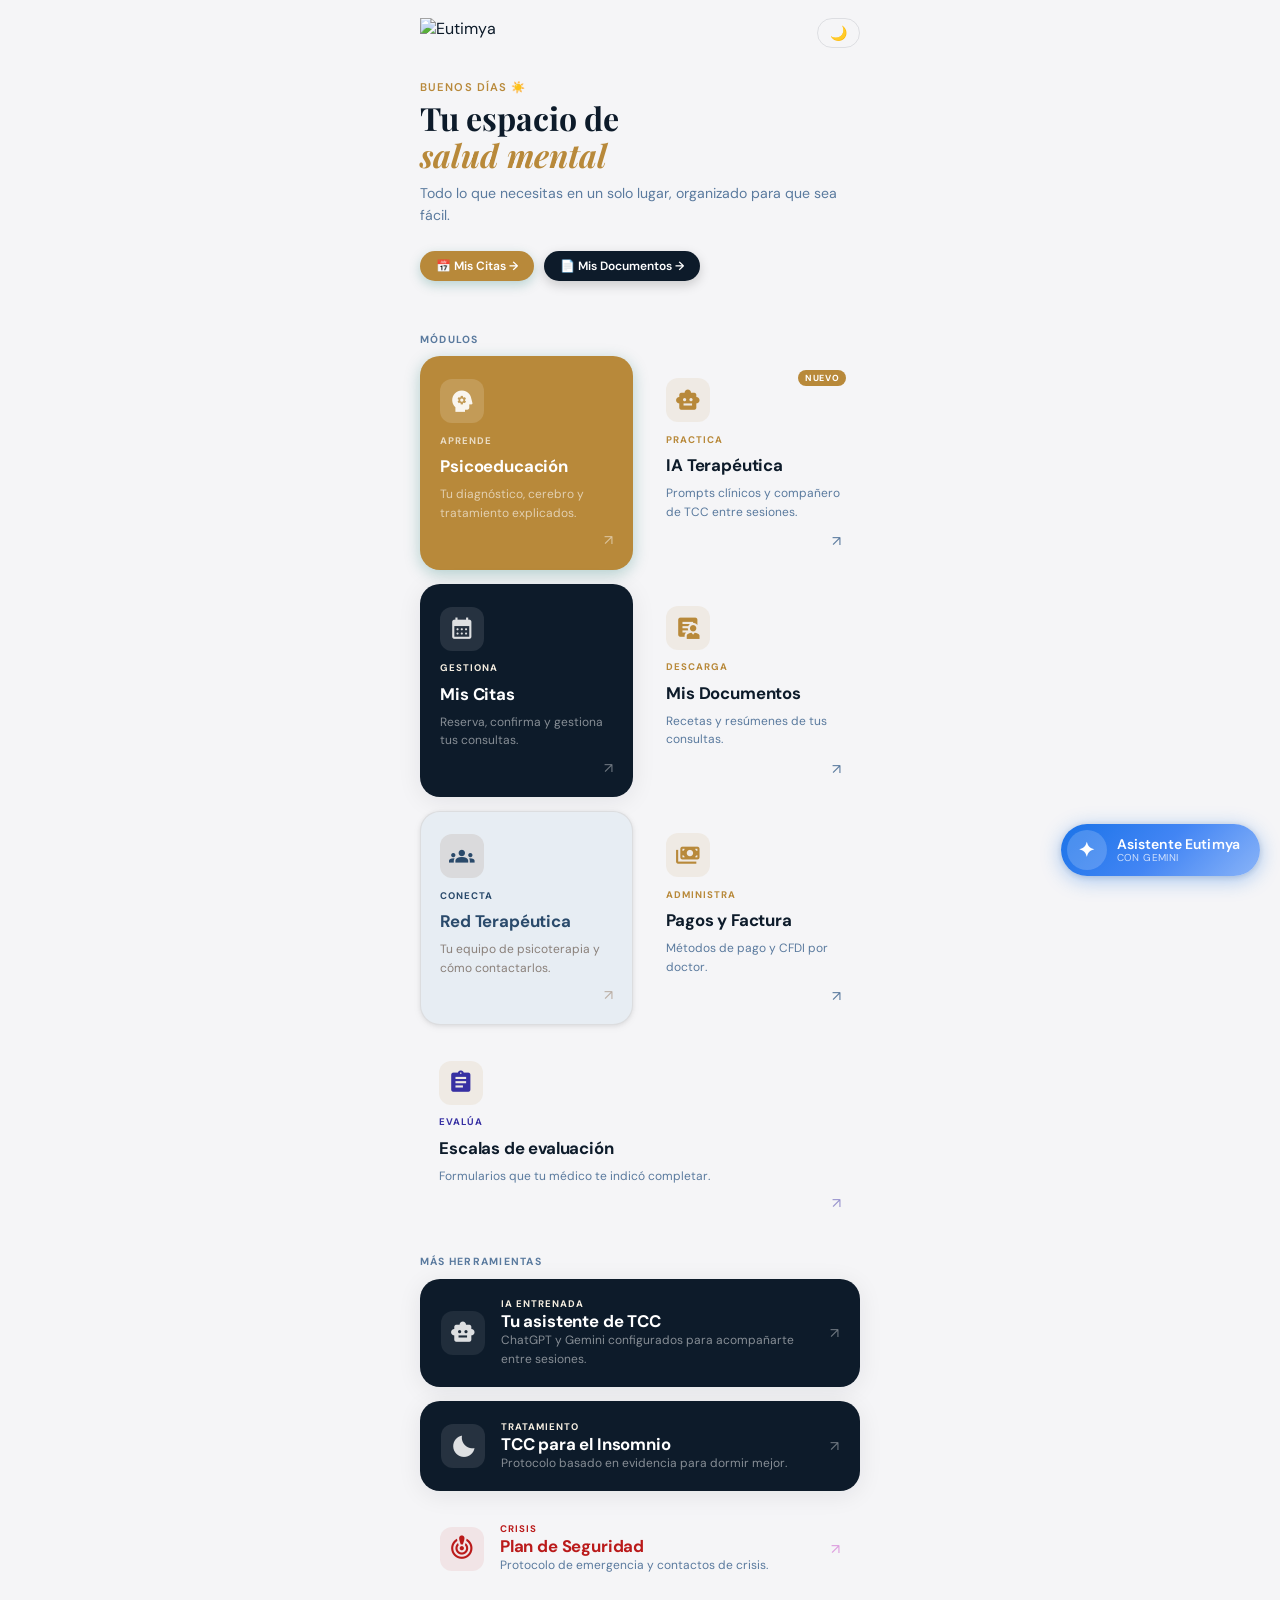
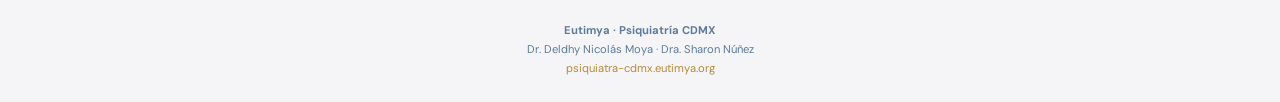
==== commit 71d30514: "Rebrand total a Eutimya iOS liquid glass (gold/ink) en los 7 archivos - Paleta teal/ámbar -> gold/in" ====
--- a/index.html
+++ b/index.html
@@ -31,7 +31,9 @@
   <link href="https://fonts.googleapis.com/css2?family=DM+Sans:ital,opsz,wght@0,9..40,300;0,9..40,400;0,9..40,500;0,9..40,600;0,9..40,700;1,9..40,400&family=DM+Serif+Display:ital@0;1&display=swap" rel="stylesheet">
   <link href="https://fonts.googleapis.com/css2?family=Material+Symbols+Outlined:opsz,wght,FILL,GRAD@24,400,1,0" rel="stylesheet">
 
-  <style>
+  <link href="https://fonts.googleapis.com/css2?family=Playfair+Display:ital,wght@0,400;0,600;0,700;1,400&family=DM+Sans:ital,opsz,wght@0,9..40,300;0,9..40,400;0,9..40,500;0,9..40,600;0,9..40,700;1,9..40,400&display=swap" rel="stylesheet"/>
+<link rel="stylesheet" href="eutimya-glass.css"/>
+<style>
     *, *::before, *::after { box-sizing: border-box; margin: 0; padding: 0 }
 
     :root {
@@ -117,7 +119,7 @@
       margin-bottom: .4rem;
     }
     .greeting-title {
-      font-family: 'DM Serif Display', serif;
+      font-family: 'Playfair Display', serif;
       font-size: 2rem;
       line-height: 1.15;
       color: var(--ink);
@@ -406,7 +408,7 @@
       display: flex; align-items: center; justify-content: space-between;
     }
     .sheet-title {
-      font-family: 'DM Serif Display', serif;
+      font-family: 'Playfair Display', serif;
       font-size: 1.3rem;
       color: var(--ink);
     }
@@ -523,7 +525,60 @@
     }
     [data-theme="dark"] .fab { box-shadow: 0 4px 20px rgba(26,115,232,.25), 0 1px 6px rgba(0,0,0,.4); }
 
-  </style>
+  
+    /* ── GEMINI FAB ── */
+    .fab-gemini {
+      position: fixed;
+      bottom: 24px; right: 20px;
+      z-index: 9999;
+      display: flex; align-items: center; gap: 10px;
+      background: linear-gradient(135deg, #1a73e8 0%, #4285f4 50%, #8ab4f8 100%);
+      color: #fff;
+      border: none; border-radius: 999px;
+      padding: 0 20px 0 6px;
+      height: 52px;
+      box-shadow: 0 4px 20px rgba(26,115,232,.38), 0 1px 6px rgba(0,0,0,.14);
+      cursor: pointer; font-family: inherit;
+      font-size: 14px; font-weight: 600; letter-spacing: .01em;
+      text-decoration: none;
+      transition: transform .18s, box-shadow .18s;
+      animation: fabGemIn .5s .6s cubic-bezier(.22,.9,.3,1) both;
+    }
+    .fab-gemini:hover {
+      transform: translateY(-2px) scale(1.03);
+      box-shadow: 0 8px 28px rgba(26,115,232,.45), 0 2px 8px rgba(0,0,0,.14);
+    }
+    .fab-gemini:active { transform: scale(.97); }
+    .fab-gemini-icon {
+      width: 40px; height: 40px; border-radius: 50%;
+      background: rgba(255,255,255,.18);
+      display: flex; align-items: center; justify-content: center;
+      flex-shrink: 0; font-size: 20px;
+    }
+    .fab-gemini-label { line-height: 1.2; }
+    .fab-gemini-label span { display: block; font-size: 10px; font-weight: 400; opacity: .75; letter-spacing: .04em; text-transform: uppercase; }
+    @keyframes fabGemIn {
+      from { opacity:0; transform: translateY(16px) scale(.9); }
+      to   { opacity:1; transform: translateY(0)    scale(1);  }
+    }
+    [data-theme="dark"] .fab-gemini { box-shadow: 0 4px 20px rgba(26,115,232,.25), 0 1px 6px rgba(0,0,0,.4); }
+
+/* ===== Eutimya iOS Liquid Glass adapter ===== */
+
+:root{
+  --teal:#b8893a;--teal-d:#96702f;--teal-l:#F4EDE0;--teal-bg:rgba(184,137,58,.10);
+  --amber:#2a4a6b;--amber-l:#e7edf3;
+  --surface:#F5F5F7;--bg:#F5F5F7;--white:#fff;
+  --ink:#0d1b2a;--ink-2:#2a4a6b;--ink-3:#5a7a9e;--text:#0d1b2a;--muted:#5a7a9e;
+  --border:rgba(13,27,42,.10);--shadow:0 4px 24px rgba(13,27,42,.08);
+}
+
+.top-bar{background:var(--ilg-glass-strong)!important;backdrop-filter:var(--ilg-blur-heavy);-webkit-backdrop-filter:var(--ilg-blur-heavy);border-bottom:var(--ilg-glass-border)!important;}
+.app-card:not(.dark):not(.teal):not(.amber){background:var(--ilg-glass)!important;backdrop-filter:var(--ilg-blur);-webkit-backdrop-filter:var(--ilg-blur);border:var(--ilg-glass-border)!important;box-shadow:var(--ilg-shadow-2),var(--ilg-specular)!important;transition:transform var(--ilg-dur-spring) var(--ilg-ease-spring),box-shadow .2s!important;}
+.app-card:not(.dark):not(.teal):not(.amber):active{transform:scale(1.02);}
+.sheet-header{backdrop-filter:var(--ilg-blur);-webkit-backdrop-filter:var(--ilg-blur);}
+.dark-btn{transition:transform var(--ilg-dur-spring) var(--ilg-ease-spring),background .2s;}.dark-btn:active{transform:scale(1.06);}
+</style>
 </head>
 <body>
 
--- a/eutimya-glass.css
+++ b/eutimya-glass.css
@@ -0,0 +1,191 @@
+/*!
+ * Eutimya · iOS Liquid Glass — drop-in design layer
+ * Brand tokens are cita.html's source-of-truth palette (gold/ink), mapped onto
+ * the ios-liquid-glass skill's material + interaction system (frosted surfaces,
+ * concentric radii, two-family spring motion, expanding pill).
+ * Prefix: --ilg-* tokens, .ilg-* / .eu-* classes. Link this, then per page append
+ * the legacy-token adapter (see PATRÓN below) so old --md-*/--teal vars resolve gold.
+ */
+
+/* ============================== TOKENS (Eutimya brand) ============================== */
+:root{
+  /* brand */
+  --ilg-accent:#b8893a; --ilg-accent-d:#96702f; --ilg-accent-soft:#F4EDE0;
+  --ilg-accent-dim:rgba(184,137,58,.12); --ilg-accent-border:rgba(184,137,58,.28);
+  --ilg-font:'DM Sans','Helvetica Neue',-apple-system,BlinkMacSystemFont,sans-serif;
+  --ilg-font-display:'Playfair Display',Georgia,serif;
+
+  /* surface + ink (cita.html) */
+  --ilg-canvas:#F5F5F7;
+  --ilg-ink:#0d1b2a; --ilg-ink-mid:#2a4a6b; --ilg-ink-soft:#5a7a9e;
+  --ilg-rule:rgba(13,27,42,.10);
+  --ilg-pri:#0d1b2a; --ilg-pri-lt:#F4EDE0;   /* CTA = Eutimya ink, not generic black */
+  --ilg-ok:#15803D; --ilg-ok-soft:#DCFCE7; --ilg-warn:#92400e; --ilg-danger:#dc2626;
+
+  /* glass */
+  --ilg-glass:rgba(255,255,255,.72);
+  --ilg-glass-hover:rgba(255,255,255,.82);
+  --ilg-glass-selected:rgba(244,237,224,.82);
+  --ilg-glass-strong:rgba(255,255,255,.86);
+  --ilg-glass-border:1px solid rgba(13,27,42,.09);
+  --ilg-glass-border-strong:1px solid rgba(255,255,255,.92);
+  --ilg-blur:saturate(200%) blur(22px);
+  --ilg-blur-heavy:saturate(200%) blur(28px);
+  --ilg-specular:inset 0 1px 0 rgba(255,255,255,.65);
+
+  /* radius — concentric scale */
+  --ilg-r-pill:980px; --ilg-r-lg:20px; --ilg-r-md:14px; --ilg-r-sm:10px;
+
+  /* elevation */
+  --ilg-shadow-1:0 4px 24px rgba(13,27,42,.08);
+  --ilg-shadow-2:0 8px 24px rgba(13,27,42,.10);
+  --ilg-shadow-3:0 20px 60px rgba(13,27,42,.14);
+  --ilg-shadow-selected:0 14px 34px rgba(13,27,42,.13),0 3px 10px rgba(13,27,42,.07);
+  --ilg-shadow-accent:0 8px 32px rgba(184,137,58,.40);
+
+  /* motion — two families kept separate */
+  --ilg-ease-fluid:cubic-bezier(.25,.1,.3,1);
+  --ilg-ease-spring:cubic-bezier(.34,1.56,.64,1);
+  --ilg-ease-standard:cubic-bezier(0,0,.2,1);
+  --ilg-dur-fast:160ms; --ilg-dur-morph:500ms; --ilg-dur-spring:340ms; --ilg-dur-sheet:400ms;
+}
+
+[data-theme="dark"],.night,.dark{
+  --ilg-canvas:#0F1729;
+  --ilg-ink:#E8EDF4; --ilg-ink-mid:#b9c4d2; --ilg-ink-soft:#7e8fa3;
+  --ilg-rule:rgba(255,255,255,.10);
+  --ilg-glass:rgba(28,32,42,.55);
+  --ilg-glass-hover:rgba(38,43,54,.68);
+  --ilg-glass-selected:rgba(184,137,58,.22);
+  --ilg-glass-strong:rgba(20,23,32,.80);
+  --ilg-glass-border:1px solid rgba(255,255,255,.08);
+  --ilg-glass-border-strong:1px solid rgba(255,255,255,.14);
+  --ilg-specular:inset 0 1px 0 rgba(255,255,255,.10);
+  --ilg-pri:#E8EDF4; --ilg-pri-lt:rgba(184,137,58,.16);
+  --ilg-shadow-1:0 2px 10px rgba(0,0,0,.35);
+  --ilg-shadow-2:0 10px 28px rgba(0,0,0,.45);
+  --ilg-shadow-3:0 24px 56px rgba(0,0,0,.55);
+  --ilg-shadow-selected:0 14px 34px rgba(0,0,0,.45),0 3px 10px rgba(0,0,0,.3);
+}
+
+/* ==================== ACCESSIBILITY FALLBACKS ==================== */
+@media (prefers-reduced-transparency: reduce){
+  :root{ --ilg-glass:#fff; --ilg-glass-strong:#fff; --ilg-glass-selected:#F4EDE0; --ilg-blur:none; --ilg-blur-heavy:none; }
+  [data-theme="dark"],.night,.dark{ --ilg-glass:#1E2C45; --ilg-glass-strong:#141b2c; }
+}
+@media (prefers-contrast: more){
+  :root{ --ilg-glass-border:1.5px solid rgba(13,27,42,.35); }
+  [data-theme="dark"],.night,.dark{ --ilg-glass-border:1.5px solid rgba(255,255,255,.35); }
+}
+@media (prefers-reduced-motion: reduce){
+  *,*::before,*::after{ animation-duration:.01ms !important; animation-iteration-count:1 !important;
+    transition-duration:.01ms !important; scroll-behavior:auto !important; }
+}
+
+/* ============================== BASE ============================== */
+.ilg-glass-surface,.eu-glass{ background:var(--ilg-glass); backdrop-filter:var(--ilg-blur); -webkit-backdrop-filter:var(--ilg-blur);
+  border:var(--ilg-glass-border); box-shadow:var(--ilg-shadow-2), var(--ilg-specular); border-radius:var(--ilg-r-md); }
+
+/* generic spring tap-feedback — add to any clickable element */
+.ilg-tap,.eu-tap{ transition:transform var(--ilg-dur-spring) var(--ilg-ease-spring), background .2s, box-shadow .2s; cursor:pointer; }
+.ilg-tap:active,.eu-tap:active{ transform:scale(1.045); }
+@media (hover:hover) and (prefers-reduced-motion:no-preference){ .ilg-tap:hover,.eu-tap:hover{ transform:scale(1.015); } }
+
+/* ============================== BUTTON ============================== */
+.ilg-btn{ width:100%; min-height:54px; padding:16px; display:flex; align-items:center; justify-content:center; gap:8px;
+  background:var(--ilg-pri); color:#fff; font:800 16.5px var(--ilg-font); border:none; border-radius:var(--ilg-r-pill);
+  cursor:pointer; box-shadow:inset 0 1px 0 rgba(255,255,255,.12), 0 8px 24px rgba(0,0,0,.14);
+  transition:transform var(--ilg-dur-spring) var(--ilg-ease-spring), background .2s, box-shadow .2s; }
+.ilg-btn:active{ transform:scale(1.045); }
+.ilg-btn:disabled{ background:var(--ilg-rule); color:var(--ilg-ink-soft); cursor:not-allowed; transform:none; box-shadow:none; }
+.ilg-btn-accent{ background:var(--ilg-accent); box-shadow:var(--ilg-shadow-accent); }
+@media (hover:hover) and (prefers-reduced-motion:no-preference){ .ilg-btn:not(:disabled):hover{ transform:scale(1.02); } }
+
+/* ============================== EXPANDING PILL SELECTOR ============================== */
+.ilg-pill-group{ display:flex; flex-direction:column; gap:9px; }
+.ilg-pill{ position:relative; display:flex; align-items:center; gap:12px; background:var(--ilg-glass);
+  backdrop-filter:var(--ilg-blur); -webkit-backdrop-filter:var(--ilg-blur);
+  border:var(--ilg-glass-border); box-shadow:var(--ilg-specular); border-radius:var(--ilg-r-pill); padding:9px 18px 9px 9px;
+  cursor:pointer; font-family:var(--ilg-font);
+  transition:transform var(--ilg-dur-spring) var(--ilg-ease-spring),
+             border-radius var(--ilg-dur-morph) var(--ilg-ease-fluid),
+             padding var(--ilg-dur-morph) var(--ilg-ease-fluid), background .35s, border-color .35s; }
+.ilg-pill-input{ position:absolute; opacity:0; width:1px; height:1px; }
+.ilg-pill:active{ transform:scale(1.02); }
+.ilg-pill:has(.ilg-pill-input:focus-visible){ outline:2px solid var(--ilg-pri); outline-offset:2px; }
+.ilg-pill:has(.ilg-pill-input:checked){ border-radius:var(--ilg-r-lg); padding:15px; border-color:transparent;
+  background:var(--ilg-glass-selected); box-shadow:var(--ilg-shadow-selected), var(--ilg-specular);
+  animation:ilgPop .45s var(--ilg-ease-spring); }
+@keyframes ilgPop{ 0%{ transform:scale(1); } 40%{ transform:scale(1.02); } 100%{ transform:scale(1); } }
+.ilg-pill-icon{ position:relative; width:36px; height:36px; border-radius:50%; background:rgba(13,27,42,.06);
+  display:flex; align-items:center; justify-content:center; flex-shrink:0; color:var(--ilg-ink); transition:background .35s; }
+.ilg-pill:has(.ilg-pill-input:checked) .ilg-pill-icon{ background:var(--ilg-accent); color:#fff; }
+.ilg-pill-icon svg{ position:absolute; transition:opacity .4s cubic-bezier(.4,0,.6,1), transform var(--ilg-dur-morph) var(--ilg-ease-fluid); }
+.ilg-pill-icon .ic-b{ opacity:0; transform:scale(.4) rotate(-45deg); }
+.ilg-pill:has(.ilg-pill-input:checked) .ic-a{ opacity:0; transform:rotate(90deg) scale(.4); }
+.ilg-pill:has(.ilg-pill-input:checked) .ic-b{ opacity:1; transform:none; }
+.ilg-pill-body{ flex:1; min-width:0; display:grid; grid-template-rows:auto 0fr; transition:grid-template-rows var(--ilg-dur-morph) var(--ilg-ease-fluid); }
+.ilg-pill:has(.ilg-pill-input:checked) .ilg-pill-body{ grid-template-rows:auto 1fr; }
+.ilg-pill-title{ font-size:15.5px; font-weight:800; overflow-wrap:break-word; }
+.ilg-pill-detail{ overflow:hidden; min-height:0; font-size:12px; color:var(--ilg-ink-soft); margin-top:0; opacity:0;
+  transform:translateY(-4px); transition:opacity .4s cubic-bezier(.4,0,.6,1), transform var(--ilg-dur-morph) var(--ilg-ease-fluid), margin-top var(--ilg-dur-morph) var(--ilg-ease-fluid); }
+.ilg-pill:has(.ilg-pill-input:checked) .ilg-pill-detail{ opacity:1; transform:none; margin-top:2px; }
+.ilg-pill-meta{ font-size:18px; font-weight:800; color:var(--ilg-pri); text-align:right; white-space:nowrap; flex-shrink:0; }
+.ilg-pill[aria-expanded="true"]{ border-radius:var(--ilg-r-lg); padding:15px; border-color:transparent;
+  background:var(--ilg-glass-selected); box-shadow:var(--ilg-shadow-selected), var(--ilg-specular); animation:ilgPop .45s var(--ilg-ease-spring); }
+.ilg-pill[aria-expanded="true"] .ilg-pill-icon{ background:var(--ilg-accent); color:#fff; }
+.ilg-pill[aria-expanded="true"] .ic-a{ opacity:0; transform:rotate(90deg) scale(.4); }
+.ilg-pill[aria-expanded="true"] .ic-b{ opacity:1; transform:none; }
+.ilg-pill[aria-expanded="true"] .ilg-pill-body{ grid-template-rows:auto 1fr; }
+.ilg-pill[aria-expanded="true"] .ilg-pill-detail{ opacity:1; transform:none; margin-top:2px; }
+
+/* ============================== SEGMENTED CONTROL ============================== */
+.ilg-seg{ display:flex; gap:8px; }
+.ilg-seg-opt{ position:relative; flex:1; min-height:50px; display:flex; align-items:center; justify-content:center; gap:8px;
+  padding:11px 8px; border-radius:var(--ilg-r-pill); background:var(--ilg-glass); border:var(--ilg-glass-border);
+  box-shadow:var(--ilg-specular); cursor:pointer; font:700 14px var(--ilg-font); color:var(--ilg-ink);
+  transition:transform var(--ilg-dur-spring) var(--ilg-ease-spring), border-color .2s, background .2s; }
+.ilg-seg-opt input{ position:absolute; opacity:0; width:1px; height:1px; }
+.ilg-seg-opt:active{ transform:scale(1.06); }
+.ilg-seg-opt:has(input:checked){ border-color:transparent; background:var(--ilg-glass-selected); box-shadow:var(--ilg-shadow-selected), var(--ilg-specular); }
+.ilg-seg-opt:has(input:focus-visible){ outline:2px solid var(--ilg-pri); outline-offset:2px; }
+
+/* ============================== FLOATING NAVBAR ============================== */
+.ilg-nav{ position:fixed; top:14px; left:50%; transform:translateX(-50%); width:calc(100% - 28px); max-width:1180px; z-index:300;
+  display:flex; align-items:center; justify-content:space-between; gap:1.5rem; padding:.75rem 1.25rem;
+  background:var(--ilg-glass-strong); backdrop-filter:var(--ilg-blur-heavy); -webkit-backdrop-filter:var(--ilg-blur-heavy);
+  border:var(--ilg-glass-border-strong); border-radius:var(--ilg-r-pill); box-shadow:var(--ilg-shadow-2), var(--ilg-specular); }
+.ilg-nav-cta{ background:var(--ilg-accent); color:#fff; padding:.55rem 1.4rem; border-radius:var(--ilg-r-pill); font-size:.78rem;
+  font-weight:700; box-shadow:var(--ilg-shadow-accent); text-decoration:none; display:inline-block;
+  transition:transform var(--ilg-dur-spring) var(--ilg-ease-spring), filter .2s; }
+.ilg-nav-cta:active{ transform:scale(1.06); }
+
+/* ============================== BOTTOM SHEET ============================== */
+.ilg-scrim{ position:fixed; inset:0; z-index:999; display:flex; align-items:flex-end; justify-content:center;
+  background:rgba(13,27,42,.4); backdrop-filter:blur(10px) saturate(160%); -webkit-backdrop-filter:blur(10px) saturate(160%); }
+.ilg-sheet{ width:100%; max-width:500px; background:var(--ilg-canvas); border-radius:var(--ilg-r-lg) var(--ilg-r-lg) 0 0;
+  padding:10px 20px 40px; box-shadow:0 -10px 40px rgba(13,27,42,.15); animation:ilgSheetUp var(--ilg-dur-sheet) var(--ilg-ease-fluid) both; }
+@keyframes ilgSheetUp{ from{ transform:translateY(100%); } to{ transform:translateY(0); } }
+.ilg-sheet-grabber{ width:36px; height:5px; border-radius:3px; background:var(--ilg-rule); margin:0 auto 14px; }
+
+/* ============================== TIME / CALENDAR ============================== */
+.ilg-timeslot{ padding:13px 4px; min-height:44px; text-align:center; border-radius:var(--ilg-r-pill); background:var(--ilg-glass);
+  border:var(--ilg-glass-border); box-shadow:var(--ilg-specular); font:700 14px var(--ilg-font); cursor:pointer; color:var(--ilg-ink);
+  transition:transform var(--ilg-dur-spring) var(--ilg-ease-spring), border-color .18s, background .18s; }
+.ilg-timeslot:active{ transform:scale(1.1); }
+.ilg-timeslot[aria-pressed="true"]{ border-color:transparent; background:var(--ilg-glass-selected); color:var(--ilg-pri); box-shadow:var(--ilg-shadow-selected), var(--ilg-specular); }
+
+/* ============================== TOAST ============================== */
+.ilg-toast{ position:fixed; left:50%; bottom:24px; transform:translateX(-50%) translateY(16px); background:var(--ilg-ink); color:#fff;
+  padding:13px 22px; border-radius:var(--ilg-r-lg); font:600 14px var(--ilg-font); opacity:0; pointer-events:none; z-index:9999;
+  transition:all .3s var(--ilg-ease-standard); max-width:88vw; text-align:center; }
+.ilg-toast.is-visible{ opacity:1; transform:translateX(-50%) translateY(0); }
+
+/*
+ * PATRÓN de adaptador por página (inyectar al final del <style> propio, después
+ * del :root del archivo, para ganar por cascada). Ejemplo Material Design 3:
+ *   :root{ --md-primary:var(--ilg-accent); --md-on-primary:#fff;
+ *          --md-primary-container:var(--ilg-accent-soft); --md-on-primary-container:var(--ilg-ink);
+ *          --md-tertiary:var(--ilg-accent); --md-background:var(--ilg-canvas); --md-surface:var(--ilg-canvas);
+ *          --md-on-background:var(--ilg-ink); --md-on-surface:var(--ilg-ink); ... }
+ */
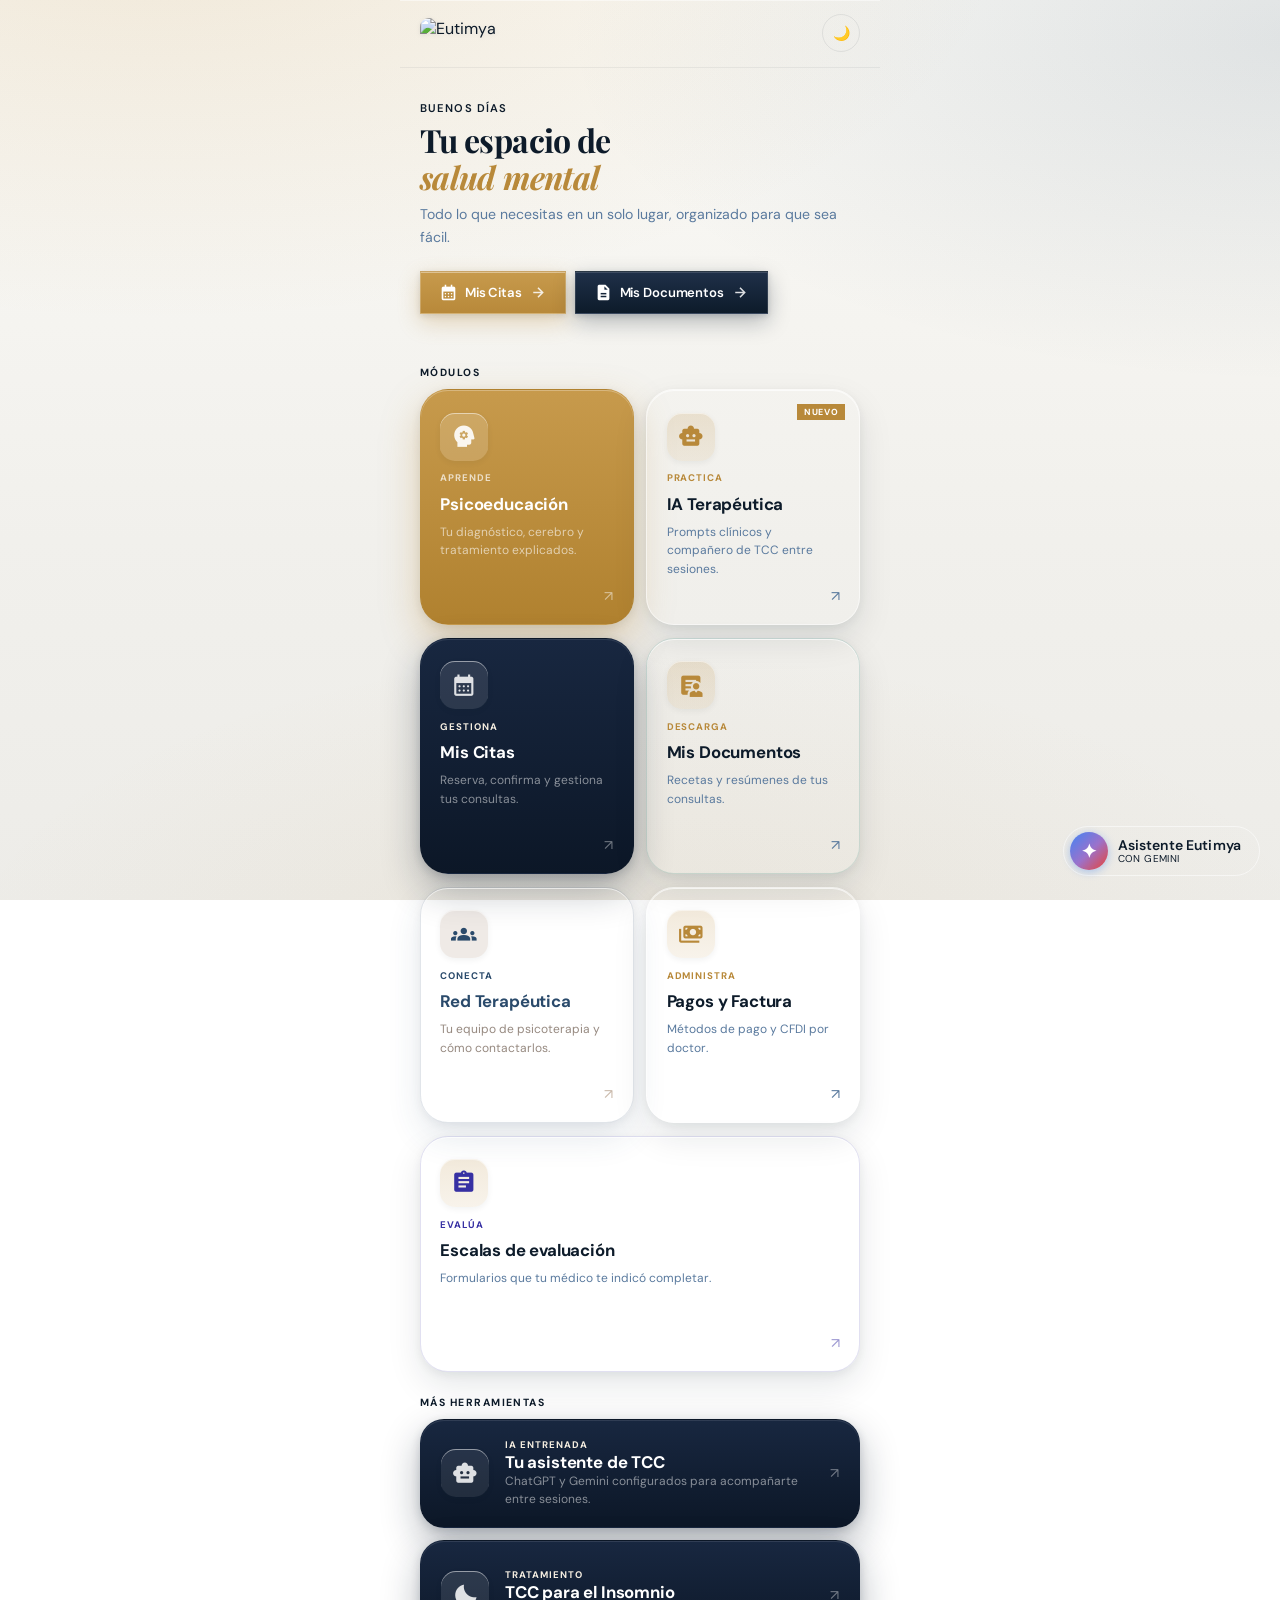
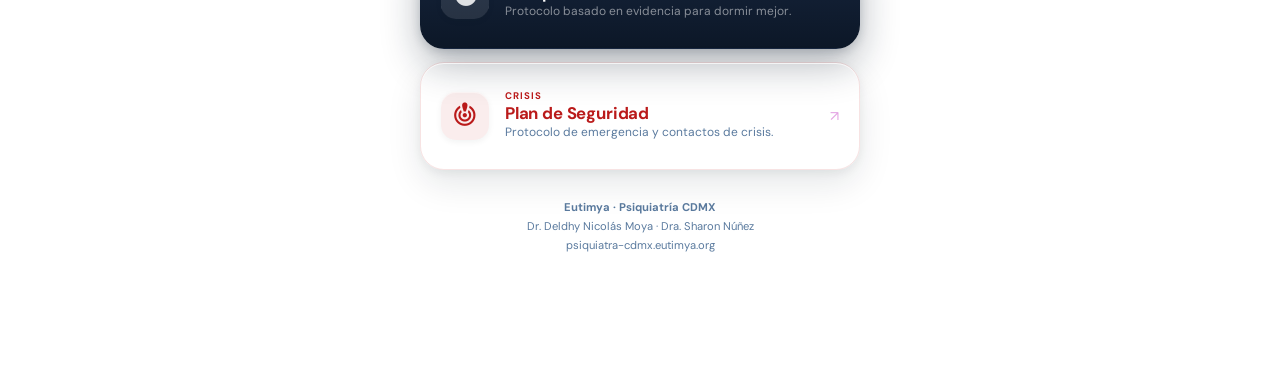
==== commit 0b50c2ba: "Rediseño iOS 26 liquid glass + integra GlassKit - Hub (index.html): sistema glass Apple-grade — lien" ====
--- a/index.html
+++ b/index.html
@@ -33,6 +33,8 @@
 
   <link href="https://fonts.googleapis.com/css2?family=Playfair+Display:ital,wght@0,400;0,600;0,700;1,400&family=DM+Sans:ital,opsz,wght@0,9..40,300;0,9..40,400;0,9..40,500;0,9..40,600;0,9..40,700;1,9..40,400&display=swap" rel="stylesheet"/>
 <link rel="stylesheet" href="eutimya-glass.css"/>
+<link rel="stylesheet" href="glasskit.css"/>
+<link rel="stylesheet" href="glasskit-eutimya.css"/>
 <style>
     *, *::before, *::after { box-sizing: border-box; margin: 0; padding: 0 }
 
@@ -563,7 +565,10 @@
     }
     [data-theme="dark"] .fab-gemini { box-shadow: 0 4px 20px rgba(26,115,232,.25), 0 1px 6px rgba(0,0,0,.4); }
 
-/* ===== Eutimya iOS Liquid Glass adapter ===== */
+/* ============================================================
+   Eutimya · iOS Liquid Glass — sistema cohesivo (Apple-grade)
+   Última capa: gana la cascada sobre los tokens legacy.
+   ============================================================ */
 
 :root{
   --teal:#b8893a;--teal-d:#96702f;--teal-l:#F4EDE0;--teal-bg:rgba(184,137,58,.10);
@@ -573,11 +578,179 @@
   --border:rgba(13,27,42,.10);--shadow:0 4px 24px rgba(13,27,42,.08);
 }
 
-.top-bar{background:var(--ilg-glass-strong)!important;backdrop-filter:var(--ilg-blur-heavy);-webkit-backdrop-filter:var(--ilg-blur-heavy);border-bottom:var(--ilg-glass-border)!important;}
-.app-card:not(.dark):not(.teal):not(.amber){background:var(--ilg-glass)!important;backdrop-filter:var(--ilg-blur);-webkit-backdrop-filter:var(--ilg-blur);border:var(--ilg-glass-border)!important;box-shadow:var(--ilg-shadow-2),var(--ilg-specular)!important;transition:transform var(--ilg-dur-spring) var(--ilg-ease-spring),box-shadow .2s!important;}
-.app-card:not(.dark):not(.teal):not(.amber):active{transform:scale(1.02);}
-.sheet-header{backdrop-filter:var(--ilg-blur);-webkit-backdrop-filter:var(--ilg-blur);}
-.dark-btn{transition:transform var(--ilg-dur-spring) var(--ilg-ease-spring),background .2s;}.dark-btn:active{transform:scale(1.06);}
+/* ── Lienzo con profundidad: el vidrio necesita algo que refractar ── */
+body{
+  background:
+    radial-gradient(115% 75% at 12% -8%, rgba(184,137,58,.16), transparent 58%),
+    radial-gradient(105% 70% at 102% 4%, rgba(42,74,107,.13), transparent 55%),
+    radial-gradient(90% 60% at 50% 108%, rgba(184,137,58,.08), transparent 60%),
+    linear-gradient(180deg,#FBFAF6 0%,#F1F0EC 60%,#EDECE8 100%);
+  background-attachment:fixed;
+}
+[data-theme="dark"] body{
+  background:
+    radial-gradient(115% 75% at 12% -8%, rgba(184,137,58,.20), transparent 58%),
+    radial-gradient(105% 70% at 102% 4%, rgba(66,110,158,.20), transparent 55%),
+    radial-gradient(90% 60% at 50% 108%, rgba(184,137,58,.10), transparent 60%),
+    linear-gradient(180deg,#0e1626 0%,#0b1120 60%,#090d18 100%);
+  background-attachment:fixed;
+}
+
+/* ── Header flotante de vidrio, sticky ── */
+.top-bar{
+  position:sticky;top:0;z-index:120;
+  margin:0 -1.25rem;padding:.9rem 1.25rem;
+  background:var(--ilg-glass-strong);
+  backdrop-filter:var(--ilg-blur-heavy);-webkit-backdrop-filter:var(--ilg-blur-heavy);
+  border-bottom:1px solid rgba(13,27,42,.06);
+  box-shadow:0 1px 0 rgba(255,255,255,.5) inset;
+}
+[data-theme="dark"] .top-bar{border-bottom-color:rgba(255,255,255,.07);box-shadow:0 1px 0 rgba(255,255,255,.05) inset;}
+.logo-img{filter:drop-shadow(0 1px 2px rgba(13,27,42,.08));}
+.dark-btn{
+  width:38px;height:38px;padding:0;border-radius:50%;
+  display:inline-flex;align-items:center;justify-content:center;
+  background:var(--ilg-glass);backdrop-filter:var(--ilg-blur);-webkit-backdrop-filter:var(--ilg-blur);
+  border:1px solid rgba(13,27,42,.08);box-shadow:var(--ilg-specular);
+  transition:transform var(--ilg-dur-spring) var(--ilg-ease-spring),background .2s;
+}
+.dark-btn:active{transform:scale(.9);}
+[data-theme="dark"] .dark-btn{border-color:rgba(255,255,255,.1);}
+
+/* ── Encabezado (greeting) ── */
+.greeting{padding:2.1rem 0 1.4rem;}
+.greeting-time{color:var(--ilg-accent);}
+.greeting-title{letter-spacing:-.02em;}
+
+/* ── Quick pills: material vidrio + resorte ── */
+.quick-pills{gap:.55rem;}
+.quick-pill{
+  gap:7px;padding:11px 18px;font-size:.82rem;font-weight:600;letter-spacing:-.01em;
+  border-radius:var(--ilg-r-pill);
+  background:linear-gradient(180deg,#c79a4c,#b8893a);
+  color:#fff;border:1px solid rgba(255,255,255,.22);
+  box-shadow:0 1px 0 rgba(255,255,255,.4) inset,0 8px 22px rgba(184,137,58,.32),0 2px 6px rgba(13,27,42,.12);
+  transition:transform var(--ilg-dur-spring) var(--ilg-ease-spring),box-shadow .2s,filter .2s;
+}
+.quick-pill:hover{filter:brightness(1.05);transform:translateY(-1px);box-shadow:0 1px 0 rgba(255,255,255,.45) inset,0 12px 28px rgba(184,137,58,.4),0 2px 6px rgba(13,27,42,.12);}
+.quick-pill:active{transform:scale(.95);}
+.quick-pill .material-symbols-outlined{font-size:19px;font-variation-settings:'FILL' 1,'wght' 500,'GRAD' 0,'opsz' 20;}
+.quick-pill .qp-arrow{font-size:17px;margin-left:1px;opacity:.85;transition:transform .18s;}
+.quick-pill:hover .qp-arrow{transform:translateX(3px);}
+.quick-pill-docs{
+  background:linear-gradient(180deg,#1f3049,#0d1b2a);
+  border-color:rgba(255,255,255,.12);
+  box-shadow:0 1px 0 rgba(255,255,255,.14) inset,0 8px 22px rgba(13,27,42,.28),0 2px 6px rgba(13,27,42,.14);
+}
+.quick-pill-docs:hover{box-shadow:0 1px 0 rgba(255,255,255,.16) inset,0 12px 28px rgba(13,27,42,.34),0 2px 6px rgba(13,27,42,.14);}
+
+/* ── Rejilla: filas de igual altura ── */
+.app-grid{grid-auto-rows:1fr;gap:.8rem;}
+
+/* ── Tarjetas de vidrio: material definido que flota sobre el lienzo ── */
+.app-card{border-radius:var(--ilg-r-lg);transition:transform var(--ilg-dur-spring) var(--ilg-ease-spring),box-shadow .24s var(--ilg-ease-fluid);}
+.app-card:not(.dark):not(.teal):not(.amber){
+  background:var(--ilg-glass);
+  backdrop-filter:var(--ilg-blur);-webkit-backdrop-filter:var(--ilg-blur);
+  border:1px solid rgba(255,255,255,.55);
+  box-shadow:
+    0 1px 0 rgba(255,255,255,.7) inset,
+    0 14px 34px rgba(13,27,42,.10),
+    0 3px 10px rgba(13,27,42,.06);
+}
+.app-card:not(.dark):not(.teal):not(.amber):hover{
+  transform:translateY(-3px);
+  box-shadow:0 1px 0 rgba(255,255,255,.75) inset,0 20px 46px rgba(13,27,42,.14),0 4px 12px rgba(13,27,42,.08);
+}
+.app-card:active{transform:scale(.97);}
+[data-theme="dark"] .app-card:not(.dark):not(.teal):not(.amber){
+  background:var(--ilg-glass);
+  border:1px solid rgba(255,255,255,.1);
+  box-shadow:0 1px 0 rgba(255,255,255,.06) inset,0 16px 40px rgba(0,0,0,.5),0 3px 10px rgba(0,0,0,.4);
+}
+
+/* Variantes tintadas: mismo lenguaje de elevación + brillo especular */
+.app-card.teal{background:linear-gradient(180deg,#c79a4c,#b0812f);box-shadow:0 1px 0 rgba(255,255,255,.28) inset,0 16px 38px rgba(184,137,58,.34),0 3px 10px rgba(13,27,42,.1);}
+.app-card.dark{background:linear-gradient(180deg,#182740,#0c1727);box-shadow:0 1px 0 rgba(255,255,255,.1) inset,0 16px 38px rgba(13,27,42,.3),0 3px 10px rgba(13,27,42,.16);}
+.app-card.amber{background:var(--ilg-glass);backdrop-filter:var(--ilg-blur);-webkit-backdrop-filter:var(--ilg-blur);border:1px solid rgba(42,74,107,.14);box-shadow:0 1px 0 rgba(255,255,255,.6) inset,0 14px 34px rgba(42,74,107,.12),0 3px 10px rgba(13,27,42,.05);}
+.app-card.teal:hover,.app-card.dark:hover,.app-card.amber:hover{transform:translateY(-3px);}
+
+/* ── Icon tiles: chip de vidrio concéntrico ── */
+.card-icon{border-radius:14px;box-shadow:0 1px 0 rgba(255,255,255,.5) inset,0 2px 6px rgba(13,27,42,.06);}
+.card-icon.on-white{background:linear-gradient(180deg,rgba(184,137,58,.18),rgba(184,137,58,.1));}
+
+/* ── Etiquetas de sección ── */
+.section-label{letter-spacing:.14em;color:var(--ilg-ink-soft);}
+
+/* ── Sheets: refinado de vidrio ── */
+#educ-sheet,#pagos-sheet,#ia-sheet{background:var(--ilg-glass-strong);backdrop-filter:var(--ilg-blur-heavy);-webkit-backdrop-filter:var(--ilg-blur-heavy);border-top:1px solid rgba(255,255,255,.5);}
+[data-theme="dark"] #educ-sheet,[data-theme="dark"] #pagos-sheet,[data-theme="dark"] #ia-sheet{background:var(--ilg-glass-strong);border-top-color:rgba(255,255,255,.08);}
+.sheet-header{backdrop-filter:none;}
+.sheet-handle{background:var(--ilg-ink-soft);opacity:.35;}
+.module-row{border-radius:16px;transition:transform var(--ilg-dur-spring) var(--ilg-ease-spring),box-shadow .18s;}
+.module-row:active{transform:scale(.97);}
+
+/* ── FAB Gemini: pastilla de vidrio (deja de competir con la paleta) ── */
+.fab{
+  background:var(--ilg-glass-strong);
+  backdrop-filter:var(--ilg-blur-heavy);-webkit-backdrop-filter:var(--ilg-blur-heavy);
+  color:var(--ilg-ink);
+  border:1px solid rgba(255,255,255,.55);
+  height:50px;padding:0 18px 0 6px;
+  box-shadow:0 1px 0 rgba(255,255,255,.6) inset,var(--ilg-shadow-3);
+}
+.fab:hover{transform:translateY(-2px) scale(1.02);box-shadow:0 1px 0 rgba(255,255,255,.65) inset,0 24px 60px rgba(13,27,42,.2);}
+.fab:active{transform:scale(.95);}
+.fab-gem{
+  width:38px;height:38px;font-size:19px;color:#fff;
+  background:linear-gradient(135deg,#4285F4 0%,#9B72CB 52%,#EA4335 100%);
+  box-shadow:0 2px 8px rgba(66,133,244,.4);
+}
+.fab-label span{color:var(--ilg-ink-soft);opacity:1;}
+[data-theme="dark"] .fab{border-color:rgba(255,255,255,.12);box-shadow:0 1px 0 rgba(255,255,255,.06) inset,0 20px 50px rgba(0,0,0,.55);}
+
+/* El FAB no debe tapar el contenido */
+.page{padding-bottom:calc(90px + env(safe-area-inset-bottom));}
+.hub-footer a{color:var(--ilg-accent);}
+
+/* ============================================================
+   Lenguaje de esquinas iOS 26 — squircles + radios generosos
+   ============================================================ */
+:root{--ilg-r-lg:28px;--ilg-r-md:18px;--ilg-r-sm:13px;}
+
+.app-card{border-radius:28px;}
+.app-card.wide{border-radius:24px;}
+.card-icon{border-radius:15px;width:48px;height:48px;}
+.module-emoji{border-radius:15px;}
+.module-row{border-radius:20px;}
+.badge-new{border-radius:var(--ilg-r-pill);}
+#educ-sheet,#pagos-sheet,#ia-sheet{border-radius:34px 34px 0 0;}
+.sheet-close{border-radius:50%;}
+.logo-img{border-radius:9px;}
+.dark-btn{border-radius:50%;}
+
+/* Esquinas continuas Apple (superellipse). Fallback: border-radius normal. */
+@supports (corner-shape: squircle){
+  .app-card,.app-card.wide,.card-icon,.module-emoji,.module-row,
+  .quick-pill,.dark-btn,.fab,.fab-gem,.badge-new,.logo-img,
+  .top-bar,.sheet-close,#educ-sheet,#pagos-sheet,#ia-sheet{
+    corner-shape:squircle;
+  }
+}
+
+/* ── Dark mode: re-mapear tokens legacy (mi :root los pisaba) ── */
+[data-theme="dark"]{
+  --teal:#d8a862;--teal-d:#b0812f;--teal-l:#F4EDE0;--teal-bg:rgba(184,137,58,.16);
+  --amber:#8fb4dd;--amber-l:#1a2740;
+  --surface:#0b1120;--bg:#0b1120;--white:#161d2b;
+  --ink:#E8EDF4;--ink-2:#b9c4d2;--ink-3:#8aa0b8;--text:#E8EDF4;--muted:#8aa0b8;
+  --border:rgba(255,255,255,.10);--shadow:0 4px 24px rgba(0,0,0,.5);
+}
+/* Variantes tintadas en dark: mantener el lenguaje de vidrio, no revertir a teal/negro */
+[data-theme="dark"] .app-card.teal{background:linear-gradient(180deg,#b0812f,#8a6526);box-shadow:0 1px 0 rgba(255,255,255,.14) inset,0 16px 40px rgba(0,0,0,.5),0 3px 10px rgba(0,0,0,.4);}
+[data-theme="dark"] .app-card.dark{background:linear-gradient(180deg,#141d2e,#0a0f1a);box-shadow:0 1px 0 rgba(255,255,255,.08) inset,0 16px 40px rgba(0,0,0,.55),0 3px 10px rgba(0,0,0,.4);}
+[data-theme="dark"] .app-card.amber{background:var(--ilg-glass);border:1px solid rgba(143,180,221,.18);box-shadow:0 1px 0 rgba(255,255,255,.06) inset,0 16px 40px rgba(0,0,0,.5),0 3px 10px rgba(0,0,0,.4);}
+[data-theme="dark"] .card-icon.on-white{background:linear-gradient(180deg,rgba(184,137,58,.28),rgba(184,137,58,.14));}
 </style>
 </head>
 <body>
@@ -601,8 +774,8 @@
 
   <!-- QUICK PILL → CITAS -->
   <div class="quick-pills">
-  <a href="/citas" class="quick-pill">📅 Mis Citas →</a>
-  <a href="/recetasyresumenes" class="quick-pill quick-pill-docs">📄 Mis Documentos →</a>
+  <a href="/citas" class="quick-pill"><span class="material-symbols-outlined">calendar_month</span>Mis Citas<span class="qp-arrow material-symbols-outlined">arrow_forward</span></a>
+  <a href="/recetasyresumenes" class="quick-pill quick-pill-docs"><span class="material-symbols-outlined">description</span>Mis Documentos<span class="qp-arrow material-symbols-outlined">arrow_forward</span></a>
 </div>
 
   <!-- MAIN GRID -->
@@ -922,7 +1095,7 @@
 /* ── SALUDO POR HORA ── */
 (function(){
   var h = new Date().getHours();
-  var t = h < 12 ? 'Buenos días ☀️' : h < 19 ? 'Buenas tardes 🌤' : 'Buenas noches 🌙';
+  var t = h < 12 ? 'Buenos días' : h < 19 ? 'Buenas tardes' : 'Buenas noches';
   var el = document.getElementById('greet-time');
   if (el) el.textContent = t;
 })();
--- a/glasskit.css
+++ b/glasskit.css
@@ -0,0 +1,1718 @@
+/* ============================================================
+   GLASSKIT COMPONENT LIBRARY
+   Jungherz GmbH – v1.6.4
+
+   Features:
+   - Scoped Reset (box-sizing fix)
+   - Dark Mode (default)
+   - Light Mode via [data-theme="light"]
+   - 24 components (incl. floating Tab-Bar variant + Accessory)
+   ============================================================ */
+
+
+/* ============================================================
+   0. SCOPED RESET
+   ============================================================ */
+[class*="glass-"],
+[class*="glass-"]::before,
+[class*="glass-"]::after,
+[class*="gl-"] {
+  box-sizing: border-box;
+}
+
+
+/* ============================================================
+   1. DESIGN TOKENS – DARK MODE (Standard)
+   ============================================================ */
+:root,
+[data-theme="dark"] {
+  /* ---- Colors ---- */
+  --gl-color-primary:        #f5a623;
+  --gl-color-primary-dark:   #d4692a;
+  --gl-color-primary-mid:    #e07a24;
+  --gl-color-bg-dark:        #0e2530;
+  --gl-color-bg-mid:         #1a3d4e;
+  --gl-color-bg-light:       #1b3e50;
+  --gl-color-text:           #ffffff;
+  --gl-color-text-muted:     rgba(255, 255, 255, 0.60);
+  --gl-color-text-on-light:  #1a3a4a;
+  --gl-color-text-heading:   #ffffff;
+  --gl-color-success:        #34c759;
+  --gl-color-error:          #ff3b30;
+  --gl-color-warning:        #ffcc00;
+
+  /* ---- Glass Surfaces ---- */
+  --gl-surface-1:            rgba(255, 255, 255, 0.08);
+  --gl-surface-2:            rgba(255, 255, 255, 0.10);
+  --gl-surface-3:            rgba(255, 255, 255, 0.14);
+  --gl-surface-4:            rgba(255, 255, 255, 0.16);
+  --gl-surface-5:            rgba(255, 255, 255, 0.22);
+  --gl-surface-milk:         rgba(255, 255, 255, 0.55);
+  --gl-surface-milk-strong:  rgba(255, 255, 255, 0.75);
+  --gl-surface-overlay:      rgba(0, 0, 0, 0.50);
+
+  /* Card Glow Gradient */
+  --gl-card-glow-top:        rgba(255, 255, 255, 0.32);
+  --gl-card-glow-mid:        rgba(255, 255, 255, 0.22);
+  --gl-card-glow-low:        rgba(255, 255, 255, 0.14);
+  --gl-card-glow-bottom:     rgba(255, 255, 255, 0.08);
+
+  /* Card Text & Icons */
+  --gl-card-icon-color:      rgba(255, 255, 255, 0.8);
+  --gl-card-text-color:      rgba(255, 255, 255, 0.7);
+
+  /* ---- Borders ---- */
+  --gl-border-subtle:        rgba(255, 255, 255, 0.18);
+  --gl-border-medium:        rgba(255, 255, 255, 0.30);
+  --gl-border-strong:        rgba(255, 255, 255, 0.40);
+  --gl-border-milk:          rgba(255, 255, 255, 0.60);
+  --gl-border-warm:          rgba(255, 200, 100, 0.35);
+  --gl-border-focus:         rgba(245, 166, 35, 0.60);
+
+  /* ---- Icon Colors ---- */
+  --gl-icon-default:         rgba(255, 255, 255, 0.6);
+  --gl-icon-muted:           rgba(255, 255, 255, 0.45);
+  --gl-icon-strong:          rgba(255, 255, 255, 0.8);
+  --gl-icon-on-primary:      #ffffff;
+  --gl-icon-on-secondary:    #1a3a4a;
+  --gl-icon-on-tertiary:     rgba(255, 255, 255, 0.6);
+
+  /* ---- Blur ---- */
+  --gl-blur:                 24px;
+  --gl-blur-light:           16px;
+  --gl-blur-soft:            12px;
+  --gl-blur-heavy:           40px;
+
+  /* ---- Radii ---- */
+  --gl-radius-pill:          50%;
+  --gl-radius-full:          9999px;
+  --gl-radius-card:          24px;
+  --gl-radius-btn:           16px;
+  --gl-radius-input:         14px;
+  --gl-radius-sm:            12px;
+  --gl-radius-xs:            8px;
+
+  /* ---- Shadows ---- */
+  --gl-shadow-card:          0 8px 32px rgba(0, 0, 0, 0.18);
+  --gl-shadow-btn:           0 4px 16px rgba(0, 0, 0, 0.12);
+  --gl-shadow-btn-primary:   0 6px 24px rgba(230, 130, 40, 0.35),
+                             0 2px 8px rgba(0, 0, 0, 0.15);
+  --gl-shadow-glow:          0 2px 12px rgba(255, 255, 255, 0.08),
+                             0 4px 16px rgba(0, 0, 0, 0.15);
+  --gl-shadow-modal:         0 24px 80px rgba(0, 0, 0, 0.4),
+                             0 8px 32px rgba(0, 0, 0, 0.2);
+  --gl-shadow-toast:         0 8px 32px rgba(0, 0, 0, 0.25);
+  --gl-shadow-focus:         0 0 0 3px rgba(245, 166, 35, 0.3);
+
+  /* ---- Inset Highlights ---- */
+  --gl-inset-subtle:         inset 0 1px 1px rgba(255, 255, 255, 0.10);
+  --gl-inset-medium:         inset 0 1px 1px rgba(255, 255, 255, 0.15);
+  --gl-inset-strong:         inset 0 1px 2px rgba(255, 255, 255, 0.25);
+  --gl-inset-milk:           inset 0 1px 2px rgba(255, 255, 255, 0.40);
+
+  /* ---- Background Effects ---- */
+  --gl-bg-aurora-1:          rgba(60, 160, 160, 0.25);
+  --gl-bg-aurora-2:          rgba(200, 140, 60, 0.12);
+  --gl-bg-aurora-3:          rgba(80, 180, 200, 0.18);
+  --gl-bg-light-streak-1:    rgba(90, 210, 200, 0.14);
+  --gl-bg-light-streak-2:    rgba(110, 200, 190, 0.10);
+  --gl-bg-warm-glow:         rgba(220, 160, 70, 0.10);
+
+  /* ---- Spacing ---- */
+  --gl-space-2xs:            4px;
+  --gl-space-xs:             8px;
+  --gl-space-sm:             12px;
+  --gl-space-md:             16px;
+  --gl-space-lg:             20px;
+  --gl-space-xl:             24px;
+  --gl-space-2xl:            32px;
+  --gl-space-3xl:            40px;
+  --gl-space-4xl:            56px;
+
+  /* ---- Typography ---- */
+  --gl-font-family:          -apple-system, BlinkMacSystemFont, 'SF Pro Display',
+                             'Segoe UI', Roboto, Helvetica, Arial, sans-serif;
+  --gl-font-size-xs:         13px;
+  --gl-font-size-sm:         14px;
+  --gl-font-size-base:       15px;
+  --gl-font-size-btn:        16px;
+  --gl-font-size-lg:         18px;
+  --gl-font-size-title:      24px;
+  --gl-font-size-modal:      20px;
+  --gl-font-weight-normal:   400;
+  --gl-font-weight-medium:   500;
+  --gl-font-weight-semibold: 600;
+
+  /* ---- Transitions ---- */
+  --gl-transition:           all 0.25s ease;
+  --gl-transition-fast:      all 0.15s ease;
+  --gl-transition-modal:     all 0.3s cubic-bezier(0.4, 0, 0.2, 1);
+
+  /* ---- Tab-Bar ---- */
+  --gl-tab-bar-height:       82px;
+
+  /* ---- Tab-Bar Floating ---- */
+  --gl-tab-bar-floating-bottom:    16px;
+  --gl-tab-bar-floating-gap:       var(--gl-space-sm);
+  --gl-tab-bar-floating-padding:   6px 10px;
+  --gl-tab-bar-floating-radius:    var(--gl-radius-full);
+  --gl-tab-bar-accessory-size:     56px;
+  --gl-tab-bar-spotlight-color:    var(--gl-color-primary);
+
+  /* ---- Input Placeholder ---- */
+  --gl-placeholder:          rgba(255, 255, 255, 0.35);
+
+  /* ---- Accordion ---- */
+  --gl-accordion-body-color: var(--gl-color-text-muted);
+
+  /* ---- Toggle (inactive) ---- */
+  --gl-toggle-thumb-bg:      linear-gradient(to bottom,
+                               rgba(255,255,255,0.9) 0%,
+                               rgba(255,255,255,0.7) 100%);
+
+  /* ---- Range Track ---- */
+  --gl-range-track-bg:       var(--gl-surface-2);
+  --gl-range-track-border:   var(--gl-border-subtle);
+}
+
+
+/* ============================================================
+   1b. DESIGN TOKENS – LIGHT MODE
+   ============================================================ */
+[data-theme="light"] {
+  --gl-color-primary:        #e8852d;
+  --gl-color-primary-dark:   #c96a1e;
+  --gl-color-primary-mid:    #d97826;
+  --gl-color-bg-dark:        #e8ecf1;
+  --gl-color-bg-mid:         #f0f4f8;
+  --gl-color-bg-light:       #f5f7fa;
+  --gl-color-text:           #1a2a36;
+  --gl-color-text-muted:     rgba(26, 42, 54, 0.55);
+  --gl-color-text-on-light:  #1a3a4a;
+  --gl-color-text-heading:   #0f1f2a;
+  --gl-color-success:        #28a745;
+  --gl-color-error:          #dc3545;
+  --gl-color-warning:        #e6a800;
+
+  --gl-surface-1:            rgba(255, 255, 255, 0.50);
+  --gl-surface-2:            rgba(255, 255, 255, 0.60);
+  --gl-surface-3:            rgba(255, 255, 255, 0.70);
+  --gl-surface-4:            rgba(255, 255, 255, 0.75);
+  --gl-surface-5:            rgba(255, 255, 255, 0.85);
+  --gl-surface-milk:         rgba(255, 255, 255, 0.85);
+  --gl-surface-milk-strong:  rgba(255, 255, 255, 0.92);
+  --gl-surface-overlay:      rgba(0, 0, 0, 0.25);
+
+  --gl-card-glow-top:        rgba(255, 255, 255, 0.90);
+  --gl-card-glow-mid:        rgba(255, 255, 255, 0.78);
+  --gl-card-glow-low:        rgba(255, 255, 255, 0.65);
+  --gl-card-glow-bottom:     rgba(255, 255, 255, 0.50);
+
+  --gl-card-icon-color:      rgba(26, 42, 54, 0.5);
+  --gl-card-text-color:      rgba(26, 42, 54, 0.6);
+
+  --gl-border-subtle:        rgba(0, 0, 0, 0.08);
+  --gl-border-medium:        rgba(0, 0, 0, 0.12);
+  --gl-border-strong:        rgba(0, 0, 0, 0.15);
+  --gl-border-milk:          rgba(0, 0, 0, 0.10);
+  --gl-border-warm:          rgba(232, 133, 45, 0.30);
+  --gl-border-focus:         rgba(232, 133, 45, 0.50);
+
+  --gl-icon-default:         rgba(26, 42, 54, 0.50);
+  --gl-icon-muted:           rgba(26, 42, 54, 0.35);
+  --gl-icon-strong:          rgba(26, 42, 54, 0.70);
+  --gl-icon-on-primary:      #ffffff;
+  --gl-icon-on-secondary:    #1a3a4a;
+  --gl-icon-on-tertiary:     rgba(26, 42, 54, 0.50);
+
+  --gl-shadow-card:          0 4px 20px rgba(0, 0, 0, 0.06);
+  --gl-shadow-btn:           0 2px 10px rgba(0, 0, 0, 0.06);
+  --gl-shadow-btn-primary:   0 4px 16px rgba(232, 133, 45, 0.25),
+                             0 2px 6px rgba(0, 0, 0, 0.08);
+  --gl-shadow-glow:          0 2px 8px rgba(0, 0, 0, 0.05),
+                             0 4px 12px rgba(0, 0, 0, 0.04);
+  --gl-shadow-modal:         0 16px 48px rgba(0, 0, 0, 0.12),
+                             0 4px 16px rgba(0, 0, 0, 0.08);
+  --gl-shadow-toast:         0 4px 20px rgba(0, 0, 0, 0.10);
+  --gl-shadow-focus:         0 0 0 3px rgba(232, 133, 45, 0.25);
+
+  --gl-inset-subtle:         inset 0 1px 1px rgba(255, 255, 255, 0.60);
+  --gl-inset-medium:         inset 0 1px 1px rgba(255, 255, 255, 0.70);
+  --gl-inset-strong:         inset 0 1px 2px rgba(255, 255, 255, 0.80);
+  --gl-inset-milk:           inset 0 1px 2px rgba(255, 255, 255, 0.90);
+
+  --gl-bg-aurora-1:          rgba(100, 200, 220, 0.15);
+  --gl-bg-aurora-2:          rgba(240, 180, 100, 0.10);
+  --gl-bg-aurora-3:          rgba(120, 200, 230, 0.12);
+  --gl-bg-light-streak-1:    rgba(140, 230, 220, 0.10);
+  --gl-bg-light-streak-2:    rgba(160, 220, 210, 0.08);
+  --gl-bg-warm-glow:         rgba(240, 180, 100, 0.08);
+
+  --gl-placeholder:          rgba(26, 42, 54, 0.30);
+  --gl-accordion-body-color: var(--gl-color-text-muted);
+  --gl-toggle-thumb-bg:      linear-gradient(to bottom, #ffffff 0%, #f0f0f0 100%);
+  --gl-range-track-bg:       var(--gl-surface-2);
+  --gl-range-track-border:   var(--gl-border-subtle);
+}
+
+
+/* ============================================================
+   2. HINTERGRUND
+   ============================================================ */
+.glass-bg {
+  background:
+    radial-gradient(ellipse at 20% 40%, var(--gl-bg-aurora-1) 0%, transparent 55%),
+    radial-gradient(ellipse at 80% 65%, var(--gl-bg-aurora-2) 0%, transparent 50%),
+    radial-gradient(ellipse at 50% 20%, var(--gl-bg-aurora-3) 0%, transparent 50%),
+    linear-gradient(170deg,
+      var(--gl-color-bg-light) 0%,
+      var(--gl-color-bg-mid) 50%,
+      var(--gl-color-bg-dark) 100%
+    );
+  position: relative;
+  min-height: 100vh;
+  overflow-x: hidden;
+  font-family: var(--gl-font-family);
+  color: var(--gl-color-text);
+  -webkit-font-smoothing: antialiased;
+  transition: background 0.4s ease, color 0.3s ease;
+}
+
+.glass-bg::before {
+  content: '';
+  position: absolute;
+  top: 20%; left: -30%;
+  width: 160%; height: 55%;
+  background:
+    radial-gradient(ellipse at 35% 45%, var(--gl-bg-light-streak-1) 0%, transparent 50%),
+    radial-gradient(ellipse at 65% 55%, var(--gl-bg-light-streak-2) 0%, transparent 45%);
+  transform: rotate(-8deg);
+  pointer-events: none; z-index: 0;
+}
+
+.glass-bg::after {
+  content: '';
+  position: absolute;
+  top: 40%; right: -20%;
+  width: 70%; height: 50%;
+  background: radial-gradient(ellipse at center,
+    var(--gl-bg-warm-glow) 0%, transparent 65%
+  );
+  pointer-events: none; z-index: 0;
+}
+
+.glass-bg > * { position: relative; z-index: 1; }
+
+.glass-bg--has-tab-bar {
+  padding-bottom: var(--gl-tab-bar-height);
+}
+
+.glass-bg--has-tab-bar-floating {
+  padding-bottom: calc(var(--gl-tab-bar-accessory-size)
+                       + var(--gl-tab-bar-floating-bottom)
+                       + var(--gl-space-md));
+}
+
+
+/* ============================================================
+   3. NAVIGATION
+   ============================================================ */
+.glass-nav {
+  display: flex;
+  justify-content: space-between;
+  align-items: center;
+  padding: 0 var(--gl-space-xs);
+}
+
+.glass-pill {
+  width: 46px; height: 46px;
+  border-radius: var(--gl-radius-pill);
+  background: var(--gl-surface-3);
+  backdrop-filter: blur(var(--gl-blur));
+  -webkit-backdrop-filter: blur(var(--gl-blur));
+  border: 1.5px solid var(--gl-border-strong);
+  display: flex; align-items: center; justify-content: center;
+  cursor: pointer;
+  transition: var(--gl-transition);
+  color: var(--gl-color-text);
+  box-shadow: var(--gl-shadow-glow), var(--gl-inset-medium);
+  outline: none;
+  -webkit-tap-highlight-color: transparent;
+}
+
+.glass-pill:hover { background: var(--gl-surface-5); transform: scale(1.05); }
+.glass-pill:active { transform: scale(0.95); }
+
+.glass-pill svg {
+  width: 20px; height: 20px;
+  fill: none; stroke: var(--gl-color-text); stroke-width: 2.2;
+  stroke-linecap: round; stroke-linejoin: round;
+}
+
+
+/* ============================================================
+   4. SEITENTITEL
+   ============================================================ */
+.glass-title {
+  text-align: center;
+  color: var(--gl-color-text-heading);
+  font-size: var(--gl-font-size-title);
+  font-weight: var(--gl-font-weight-semibold);
+  line-height: 1.3;
+  text-shadow: 0 2px 12px rgba(0, 0, 0, 0.15);
+  letter-spacing: -0.3px;
+}
+
+
+/* ============================================================
+   5. GLASS CARD
+   ============================================================ */
+.glass-card {
+  background: var(--gl-surface-2);
+  backdrop-filter: blur(var(--gl-blur));
+  -webkit-backdrop-filter: blur(var(--gl-blur));
+  border: 1.5px solid var(--gl-border-medium);
+  border-radius: var(--gl-radius-card);
+  padding: var(--gl-space-3xl) var(--gl-space-xl) var(--gl-space-2xl);
+  box-shadow: var(--gl-shadow-card), var(--gl-inset-strong);
+}
+
+.glass-card--glow {
+  position: relative; overflow: hidden;
+  background: linear-gradient(to bottom,
+    var(--gl-card-glow-top) 0%,
+    var(--gl-card-glow-mid) 25%,
+    var(--gl-card-glow-low) 55%,
+    var(--gl-card-glow-bottom) 100%
+  );
+}
+
+.glass-card--glow::before {
+  content: '';
+  position: absolute; top: 0; left: 10%; right: 10%; height: 1px;
+  background: linear-gradient(90deg,
+    transparent 0%, rgba(255,255,255,0.5) 30%,
+    rgba(255,255,255,0.6) 50%, rgba(255,255,255,0.5) 70%, transparent 100%
+  );
+  z-index: 1;
+}
+
+.glass-card__icon {
+  display: flex; align-items: center; justify-content: center;
+  margin: 0 auto var(--gl-space-lg);
+}
+
+.glass-card__icon svg {
+  width: 64px; height: 64px;
+  stroke: var(--gl-card-icon-color); stroke-width: 1.2; fill: none;
+}
+
+.glass-card__text {
+  color: var(--gl-card-text-color);
+  font-size: var(--gl-font-size-base);
+  font-weight: var(--gl-font-weight-normal);
+  line-height: 1.55; text-align: center;
+}
+
+
+/* ============================================================
+   6. BUTTONS
+   ============================================================ */
+.glass-btn {
+  display: flex; align-items: center; justify-content: center;
+  gap: 10px; width: 100%; height: 56px;
+  border: none; border-radius: var(--gl-radius-btn);
+  font-family: var(--gl-font-family);
+  font-size: var(--gl-font-size-btn);
+  font-weight: var(--gl-font-weight-semibold);
+  cursor: pointer; transition: var(--gl-transition);
+  outline: none; -webkit-tap-highlight-color: transparent;
+}
+
+/* Anchors as buttons: shrink-to-fit like real <button> elements
+   (block-level flex would fill the line despite --auto) */
+a.glass-btn { display: inline-flex; text-decoration: none; }
+
+.glass-btn svg {
+  width: 20px; height: 20px; flex-shrink: 0;
+  fill: none; stroke: currentColor;
+  stroke-width: 2; stroke-linecap: round; stroke-linejoin: round;
+}
+
+/* Primary */
+.glass-btn--primary {
+  background: linear-gradient(135deg,
+    var(--gl-color-primary) 0%, var(--gl-color-primary-mid) 50%,
+    var(--gl-color-primary-dark) 100%
+  );
+  color: white;
+  border: 1px solid var(--gl-border-warm);
+  box-shadow: var(--gl-shadow-btn-primary), var(--gl-inset-strong);
+}
+.glass-btn--primary svg { fill: var(--gl-icon-on-primary); stroke: var(--gl-icon-on-primary); stroke-width: 0; }
+.glass-btn--primary:hover { transform: translateY(-1px); }
+.glass-btn--primary:active { transform: translateY(1px); }
+
+/* Secondary */
+.glass-btn--secondary {
+  background: linear-gradient(to bottom,
+    var(--gl-surface-milk-strong) 0%, var(--gl-surface-milk) 100%
+  );
+  backdrop-filter: blur(var(--gl-blur));
+  -webkit-backdrop-filter: blur(var(--gl-blur));
+  border: 1.5px solid var(--gl-border-milk);
+  color: var(--gl-color-text-on-light);
+  box-shadow: var(--gl-shadow-btn), var(--gl-inset-milk);
+}
+.glass-btn--secondary svg {
+  fill: none; stroke: var(--gl-icon-on-secondary);
+  stroke-width: 2; stroke-linecap: round; stroke-linejoin: round;
+}
+.glass-btn--secondary:hover { transform: translateY(-1px); }
+.glass-btn--secondary:active { transform: translateY(1px); }
+
+/* Tertiary */
+.glass-btn--tertiary {
+  background: var(--gl-surface-2);
+  backdrop-filter: blur(var(--gl-blur-light));
+  -webkit-backdrop-filter: blur(var(--gl-blur-light));
+  border: 1px solid var(--gl-border-subtle);
+  color: var(--gl-color-text-muted);
+  box-shadow: 0 4px 12px rgba(0,0,0,0.10), var(--gl-inset-subtle);
+}
+.glass-btn--tertiary svg {
+  fill: none; stroke: var(--gl-icon-on-tertiary);
+  stroke-width: 2; stroke-linecap: round; stroke-linejoin: round;
+}
+.glass-btn--tertiary:hover {
+  background: var(--gl-surface-4); color: var(--gl-color-text);
+  transform: translateY(-1px);
+}
+.glass-btn--tertiary:active { transform: translateY(1px); }
+
+/* Sizes */
+.glass-btn--sm { height: 44px; font-size: var(--gl-font-size-sm); border-radius: var(--gl-radius-sm); }
+.glass-btn--lg { height: 64px; font-size: var(--gl-font-size-lg); }
+.glass-btn--auto { width: auto; padding: 0 var(--gl-space-xl); }
+
+
+/* ============================================================
+   7. STATUS CARD
+   ============================================================ */
+.glass-status {
+  background: var(--gl-surface-1);
+  backdrop-filter: blur(var(--gl-blur-light));
+  -webkit-backdrop-filter: blur(var(--gl-blur-light));
+  border: 1px solid var(--gl-border-subtle);
+  border-radius: var(--gl-radius-btn);
+  padding: var(--gl-space-md) var(--gl-space-lg);
+  display: flex; align-items: center; gap: var(--gl-space-sm);
+  box-shadow: 0 4px 12px rgba(0,0,0,0.08), var(--gl-inset-subtle);
+}
+
+.glass-status svg {
+  width: 20px; height: 20px; flex-shrink: 0;
+  stroke: var(--gl-icon-muted); stroke-width: 2; fill: none;
+  stroke-linecap: round; stroke-linejoin: round;
+}
+
+.glass-status p {
+  color: var(--gl-color-text-muted);
+  font-size: var(--gl-font-size-sm);
+  font-weight: var(--gl-font-weight-normal);
+  line-height: 1.45;
+}
+
+
+/* ============================================================
+   8. INPUT FIELDS
+   ============================================================ */
+.glass-input-group {
+  display: flex; flex-direction: column; gap: var(--gl-space-xs);
+}
+
+.glass-label {
+  font-size: var(--gl-font-size-sm);
+  font-weight: var(--gl-font-weight-medium);
+  color: var(--gl-icon-strong);
+  padding-left: var(--gl-space-2xs);
+}
+
+.glass-input {
+  width: 100%; height: 52px;
+  padding: 0 var(--gl-space-md);
+  background: var(--gl-surface-2);
+  backdrop-filter: blur(var(--gl-blur-light));
+  -webkit-backdrop-filter: blur(var(--gl-blur-light));
+  border: 1.5px solid var(--gl-border-medium);
+  border-radius: var(--gl-radius-input);
+  color: var(--gl-color-text);
+  font-family: var(--gl-font-family);
+  font-size: var(--gl-font-size-base);
+  transition: var(--gl-transition);
+  outline: none;
+  box-shadow: var(--gl-inset-subtle);
+  -webkit-tap-highlight-color: transparent;
+}
+
+.glass-input::placeholder { color: var(--gl-placeholder); }
+
+.glass-input:focus {
+  border-color: var(--gl-border-focus);
+  background: var(--gl-surface-3);
+  box-shadow: var(--gl-shadow-focus), var(--gl-inset-medium);
+}
+
+.glass-input:disabled { opacity: 0.4; cursor: not-allowed; }
+.glass-input--error { border-color: var(--gl-color-error); }
+.glass-input--error:focus {
+  box-shadow: 0 0 0 3px rgba(255, 59, 48, 0.25), var(--gl-inset-medium);
+}
+
+.glass-hint {
+  font-size: var(--gl-font-size-xs);
+  color: var(--gl-color-text-muted);
+  padding-left: var(--gl-space-2xs);
+}
+.glass-hint--error { color: var(--gl-color-error); }
+
+/* Textarea */
+.glass-textarea {
+  width: 100%; min-height: 120px;
+  padding: var(--gl-space-md);
+  background: var(--gl-surface-2);
+  backdrop-filter: blur(var(--gl-blur-light));
+  -webkit-backdrop-filter: blur(var(--gl-blur-light));
+  border: 1.5px solid var(--gl-border-medium);
+  border-radius: var(--gl-radius-input);
+  color: var(--gl-color-text);
+  font-family: var(--gl-font-family);
+  font-size: var(--gl-font-size-base);
+  line-height: 1.5; resize: vertical;
+  transition: var(--gl-transition);
+  outline: none;
+  box-shadow: var(--gl-inset-subtle);
+}
+.glass-textarea::placeholder { color: var(--gl-placeholder); }
+.glass-textarea:focus {
+  border-color: var(--gl-border-focus);
+  background: var(--gl-surface-3);
+  box-shadow: var(--gl-shadow-focus), var(--gl-inset-medium);
+}
+
+
+/* ============================================================
+   9. SELECT
+   ============================================================ */
+.glass-select {
+  width: 100%; height: 52px;
+  padding: 0 var(--gl-space-3xl) 0 var(--gl-space-md);
+  background: var(--gl-surface-2);
+  backdrop-filter: blur(var(--gl-blur-light));
+  -webkit-backdrop-filter: blur(var(--gl-blur-light));
+  border: 1.5px solid var(--gl-border-medium);
+  border-radius: var(--gl-radius-input);
+  color: var(--gl-color-text);
+  font-family: var(--gl-font-family);
+  font-size: var(--gl-font-size-base);
+  transition: var(--gl-transition);
+  outline: none;
+  box-shadow: var(--gl-inset-subtle);
+  cursor: pointer;
+  appearance: none; -webkit-appearance: none;
+  background-image: url("data:image/svg+xml,%3Csvg xmlns='http://www.w3.org/2000/svg' width='16' height='16' viewBox='0 0 24 24' fill='none' stroke='rgba(255,255,255,0.6)' stroke-width='2' stroke-linecap='round' stroke-linejoin='round'%3E%3Cpolyline points='6 9 12 15 18 9'/%3E%3C/svg%3E");
+  background-repeat: no-repeat;
+  background-position: right 16px center;
+}
+.glass-select:focus {
+  border-color: var(--gl-border-focus);
+  box-shadow: var(--gl-shadow-focus), var(--gl-inset-medium);
+}
+.glass-select option { background: var(--gl-color-bg-mid); color: var(--gl-color-text); }
+
+
+/* ============================================================
+   10. SEARCH FIELD
+   ============================================================ */
+.glass-search {
+  position: relative; display: flex; align-items: center;
+}
+
+.glass-search__icon {
+  position: absolute; left: var(--gl-space-md);
+  width: 18px; height: 18px;
+  stroke: var(--gl-icon-muted) !important;
+  stroke-width: 2 !important;
+  stroke-linecap: round !important;
+  stroke-linejoin: round !important;
+  fill: none !important;
+  pointer-events: none;
+  z-index: 2;
+}
+
+.glass-search .glass-input {
+  padding-left: 44px;
+  border-radius: var(--gl-radius-full);
+}
+
+
+/* ============================================================
+   11. TOGGLE SWITCH
+   ============================================================ */
+.glass-toggle {
+  display: inline-flex; align-items: center;
+  gap: var(--gl-space-sm); cursor: pointer;
+  -webkit-tap-highlight-color: transparent;
+}
+
+/* Visually hidden but keeps the control's area: zero-size inputs make the
+   browser suppress the native validation bubble on required fields
+   (silent submit block). pointer-events: none — the label handles clicks. */
+.glass-toggle__input {
+  position: absolute; opacity: 0; margin: 0;
+  width: 52px; height: 30px; pointer-events: none;
+}
+
+.glass-toggle__track {
+  position: relative; width: 52px; height: 30px;
+  background: var(--gl-surface-2);
+  backdrop-filter: blur(var(--gl-blur-soft));
+  -webkit-backdrop-filter: blur(var(--gl-blur-soft));
+  border: 1.5px solid var(--gl-border-medium);
+  border-radius: var(--gl-radius-full);
+  transition: var(--gl-transition);
+  box-shadow: var(--gl-inset-subtle);
+  flex-shrink: 0;
+}
+
+.glass-toggle__thumb {
+  position: absolute; top: 3px; left: 3px;
+  width: 22px; height: 22px;
+  border-radius: var(--gl-radius-pill);
+  background: var(--gl-toggle-thumb-bg);
+  box-shadow: 0 2px 6px rgba(0,0,0,0.2), var(--gl-inset-milk);
+  transition: var(--gl-transition);
+}
+
+.glass-toggle__input:checked + .glass-toggle__track {
+  background: linear-gradient(135deg,
+    var(--gl-color-primary) 0%, var(--gl-color-primary-dark) 100%
+  );
+  border-color: var(--gl-border-warm);
+}
+
+.glass-toggle__input:checked + .glass-toggle__track .glass-toggle__thumb {
+  transform: translateX(22px);
+}
+
+.glass-toggle__input:focus-visible + .glass-toggle__track { box-shadow: var(--gl-shadow-focus); }
+
+.glass-toggle__label {
+  font-size: var(--gl-font-size-base);
+  color: var(--gl-color-text);
+  user-select: none;
+}
+
+
+/* ============================================================
+   12. CHECKBOX
+   ============================================================ */
+.glass-checkbox {
+  display: inline-flex; align-items: center;
+  gap: var(--gl-space-sm); cursor: pointer;
+  -webkit-tap-highlight-color: transparent;
+}
+/* See .glass-toggle__input: keep area so native validation bubbles anchor */
+.glass-checkbox__input {
+  position: absolute; opacity: 0; margin: 0;
+  width: 24px; height: 24px; pointer-events: none;
+}
+
+.glass-checkbox__box {
+  width: 24px; height: 24px;
+  border-radius: var(--gl-radius-xs);
+  background: var(--gl-surface-2);
+  backdrop-filter: blur(var(--gl-blur-soft));
+  -webkit-backdrop-filter: blur(var(--gl-blur-soft));
+  border: 1.5px solid var(--gl-border-medium);
+  display: flex; align-items: center; justify-content: center;
+  transition: var(--gl-transition);
+  box-shadow: var(--gl-inset-subtle);
+  flex-shrink: 0;
+}
+
+.glass-checkbox__box svg {
+  width: 14px; height: 14px;
+  stroke: white; stroke-width: 3; fill: none;
+  stroke-linecap: round; stroke-linejoin: round;
+  opacity: 0; transform: scale(0.5);
+  transition: var(--gl-transition-fast);
+}
+
+.glass-checkbox__input:checked + .glass-checkbox__box {
+  background: linear-gradient(135deg,
+    var(--gl-color-primary) 0%, var(--gl-color-primary-dark) 100%
+  );
+  border-color: var(--gl-border-warm);
+}
+.glass-checkbox__input:checked + .glass-checkbox__box svg { opacity: 1; transform: scale(1); }
+.glass-checkbox__input:focus-visible + .glass-checkbox__box { box-shadow: var(--gl-shadow-focus); }
+
+.glass-checkbox__label {
+  font-size: var(--gl-font-size-base);
+  color: var(--gl-color-text); user-select: none;
+}
+
+
+/* ============================================================
+   13. RADIO BUTTON
+   ============================================================ */
+.glass-radio {
+  display: inline-flex; align-items: center;
+  gap: var(--gl-space-sm); cursor: pointer;
+  -webkit-tap-highlight-color: transparent;
+}
+/* See .glass-toggle__input: keep area so native validation bubbles anchor */
+.glass-radio__input {
+  position: absolute; opacity: 0; margin: 0;
+  width: 24px; height: 24px; pointer-events: none;
+}
+
+.glass-radio__circle {
+  width: 24px; height: 24px;
+  border-radius: var(--gl-radius-pill);
+  background: var(--gl-surface-2);
+  backdrop-filter: blur(var(--gl-blur-soft));
+  border: 1.5px solid var(--gl-border-medium);
+  display: flex; align-items: center; justify-content: center;
+  transition: var(--gl-transition);
+  box-shadow: var(--gl-inset-subtle);
+  flex-shrink: 0;
+}
+
+.glass-radio__dot {
+  width: 10px; height: 10px;
+  border-radius: var(--gl-radius-pill);
+  background: white;
+  opacity: 0; transform: scale(0);
+  transition: var(--gl-transition-fast);
+}
+
+.glass-radio__input:checked + .glass-radio__circle {
+  background: linear-gradient(135deg,
+    var(--gl-color-primary) 0%, var(--gl-color-primary-dark) 100%
+  );
+  border-color: var(--gl-border-warm);
+}
+.glass-radio__input:checked + .glass-radio__circle .glass-radio__dot { opacity: 1; transform: scale(1); }
+.glass-radio__input:focus-visible + .glass-radio__circle { box-shadow: var(--gl-shadow-focus); }
+
+.glass-radio__label {
+  font-size: var(--gl-font-size-base);
+  color: var(--gl-color-text); user-select: none;
+}
+
+
+/* ============================================================
+   14. RANGE SLIDER
+   ============================================================ */
+.glass-range-group { display: flex; flex-direction: column; gap: var(--gl-space-xs); }
+.glass-range-header { display: flex; justify-content: space-between; align-items: baseline; }
+
+.glass-range-value {
+  font-size: var(--gl-font-size-sm);
+  font-weight: var(--gl-font-weight-semibold);
+  color: var(--gl-color-primary);
+  font-variant-numeric: tabular-nums;
+}
+
+.glass-range {
+  -webkit-appearance: none; appearance: none;
+  width: 100%; height: 6px;
+  border-radius: var(--gl-radius-full);
+  background: var(--gl-range-track-bg);
+  border: 1px solid var(--gl-range-track-border);
+  outline: none; cursor: pointer;
+}
+
+.glass-range::-webkit-slider-thumb {
+  -webkit-appearance: none; appearance: none;
+  box-sizing: border-box;
+  width: 26px; height: 26px;
+  border-radius: var(--gl-radius-pill);
+  background: linear-gradient(135deg,
+    var(--gl-color-primary) 0%, var(--gl-color-primary-dark) 100%
+  );
+  border: 2px solid rgba(255,255,255,0.5);
+  box-shadow: 0 2px 8px rgba(230,130,40,0.35), var(--gl-inset-strong);
+  margin-top: -2px; cursor: pointer;
+  transition: var(--gl-transition);
+}
+
+.glass-range::-webkit-slider-thumb:hover { transform: scale(1.1); }
+
+.glass-range::-moz-range-thumb {
+  width: 26px; height: 26px;
+  border-radius: var(--gl-radius-pill);
+  background: linear-gradient(135deg,
+    var(--gl-color-primary) 0%, var(--gl-color-primary-dark) 100%
+  );
+  border: 2px solid rgba(255,255,255,0.5);
+  box-shadow: 0 2px 8px rgba(230,130,40,0.35);
+  cursor: pointer;
+}
+
+.glass-range::-moz-range-track {
+  height: 6px; border-radius: var(--gl-radius-full);
+  background: var(--gl-range-track-bg);
+  border: 1px solid var(--gl-range-track-border);
+}
+
+.glass-range:focus-visible { box-shadow: var(--gl-shadow-focus); }
+
+
+/* ============================================================
+   15. PROGRESS BAR
+   ============================================================ */
+.glass-progress { width: 100%; display: flex; flex-direction: column; gap: var(--gl-space-xs); }
+.glass-progress__header { display: flex; justify-content: space-between; align-items: baseline; }
+
+.glass-progress__label {
+  font-size: var(--gl-font-size-sm);
+  font-weight: var(--gl-font-weight-medium);
+  color: var(--gl-icon-strong);
+}
+
+.glass-progress__value {
+  font-size: var(--gl-font-size-xs);
+  font-weight: var(--gl-font-weight-semibold);
+  color: var(--gl-color-text-muted);
+  font-variant-numeric: tabular-nums;
+}
+
+.glass-progress__track {
+  width: 100%; height: 8px;
+  border-radius: var(--gl-radius-full);
+  background: var(--gl-surface-2);
+  border: 1px solid var(--gl-border-subtle);
+  overflow: hidden;
+  box-shadow: var(--gl-inset-subtle);
+}
+
+.glass-progress__fill {
+  height: 100%; border-radius: var(--gl-radius-full);
+  background: linear-gradient(90deg,
+    var(--gl-color-primary) 0%, var(--gl-color-primary-dark) 100%
+  );
+  box-shadow: 0 0 8px rgba(245,166,35,0.3), var(--gl-inset-strong);
+  transition: width 0.5s cubic-bezier(0.4, 0, 0.2, 1);
+  position: relative;
+}
+
+.glass-progress__fill::after {
+  content: '';
+  position: absolute; top: 0; left: 0; right: 0; height: 50%;
+  border-radius: var(--gl-radius-full);
+  background: linear-gradient(to bottom, rgba(255,255,255,0.3) 0%, transparent 100%);
+}
+
+.glass-progress--sm .glass-progress__track { height: 4px; }
+.glass-progress--lg .glass-progress__track { height: 12px; }
+
+.glass-progress--success .glass-progress__fill {
+  background: linear-gradient(90deg, #34c759 0%, #2da44e 100%);
+  box-shadow: 0 0 8px rgba(52,199,89,0.3), var(--gl-inset-strong);
+}
+.glass-progress--error .glass-progress__fill {
+  background: linear-gradient(90deg, #ff3b30 0%, #d63027 100%);
+  box-shadow: 0 0 8px rgba(255,59,48,0.3), var(--gl-inset-strong);
+}
+
+
+/* ============================================================
+   16. MODAL
+   ============================================================ */
+.glass-modal-overlay {
+  position: fixed; inset: 0;
+  background: var(--gl-surface-overlay);
+  backdrop-filter: blur(var(--gl-blur-soft));
+  -webkit-backdrop-filter: blur(var(--gl-blur-soft));
+  display: flex; align-items: center; justify-content: center;
+  padding: var(--gl-space-lg); z-index: 1000;
+  opacity: 0; pointer-events: none;
+  transition: var(--gl-transition-modal);
+  font-family: var(--gl-font-family);
+  -webkit-font-smoothing: antialiased;
+}
+.glass-modal-overlay.is-active { opacity: 1; pointer-events: auto; }
+
+.glass-modal {
+  width: 100%; max-width: 340px;
+  background: linear-gradient(to bottom,
+    var(--gl-card-glow-top) 0%, var(--gl-card-glow-bottom) 100%
+  );
+  backdrop-filter: blur(var(--gl-blur-heavy));
+  -webkit-backdrop-filter: blur(var(--gl-blur-heavy));
+  border: 1.5px solid var(--gl-border-medium);
+  border-radius: var(--gl-radius-card);
+  overflow: hidden;
+  box-shadow: var(--gl-shadow-modal);
+  transform: scale(0.9) translateY(20px);
+  transition: var(--gl-transition-modal);
+  position: relative;
+}
+.glass-modal-overlay.is-active .glass-modal { transform: scale(1) translateY(0); }
+
+.glass-modal::before {
+  content: '';
+  position: absolute; top: 0; left: 10%; right: 10%; height: 1px;
+  background: linear-gradient(90deg,
+    transparent 0%, rgba(255,255,255,0.4) 30%,
+    rgba(255,255,255,0.5) 50%, rgba(255,255,255,0.4) 70%, transparent 100%
+  );
+}
+
+.glass-modal__header { padding: var(--gl-space-xl) var(--gl-space-xl) var(--gl-space-sm); text-align: center; }
+.glass-modal__title { font-size: var(--gl-font-size-modal); font-weight: var(--gl-font-weight-semibold); color: var(--gl-color-text); }
+.glass-modal__body { padding: var(--gl-space-sm) var(--gl-space-xl) var(--gl-space-xl); text-align: center; }
+.glass-modal__body p { color: var(--gl-color-text-muted); font-size: var(--gl-font-size-base); line-height: 1.55; }
+.glass-modal__footer { display: flex; border-top: 1px solid var(--gl-border-subtle); }
+
+.glass-modal__action {
+  flex: 1; height: 52px;
+  background: transparent; border: none;
+  font-family: var(--gl-font-family);
+  font-size: var(--gl-font-size-btn);
+  font-weight: var(--gl-font-weight-medium);
+  color: var(--gl-color-text-muted);
+  cursor: pointer; transition: var(--gl-transition-fast); outline: none;
+}
+.glass-modal__action:hover { background: var(--gl-surface-1); }
+.glass-modal__action + .glass-modal__action { border-left: 1px solid var(--gl-border-subtle); }
+.glass-modal__action--primary { color: var(--gl-color-primary); font-weight: var(--gl-font-weight-semibold); }
+.glass-modal__action--danger { color: var(--gl-color-error); font-weight: var(--gl-font-weight-semibold); }
+
+
+/* ============================================================
+   17. TOAST
+   ============================================================ */
+.glass-toast {
+  position: fixed; top: var(--gl-space-4xl); left: 50%;
+  transform: translateX(-50%) translateY(-20px);
+  min-width: 280px; max-width: 340px;
+  padding: var(--gl-space-md) var(--gl-space-lg);
+  background: linear-gradient(to bottom,
+    var(--gl-surface-4) 0%, var(--gl-surface-2) 100%
+  );
+  backdrop-filter: blur(var(--gl-blur));
+  -webkit-backdrop-filter: blur(var(--gl-blur));
+  border: 1px solid var(--gl-border-medium);
+  border-radius: var(--gl-radius-btn);
+  display: flex; align-items: center; gap: var(--gl-space-sm);
+  box-shadow: var(--gl-shadow-toast), var(--gl-inset-medium);
+  z-index: 1100;
+  opacity: 0; pointer-events: none;
+  transition: var(--gl-transition-modal);
+  font-family: var(--gl-font-family);
+  -webkit-font-smoothing: antialiased;
+}
+.glass-toast.is-visible { opacity: 1; transform: translateX(-50%) translateY(0); pointer-events: auto; }
+
+.glass-toast__icon {
+  width: 22px; height: 22px; flex-shrink: 0;
+  stroke-width: 2; fill: none; stroke-linecap: round; stroke-linejoin: round;
+}
+.glass-toast--success .glass-toast__icon { stroke: var(--gl-color-success); }
+.glass-toast--error   .glass-toast__icon { stroke: var(--gl-color-error); }
+.glass-toast--warning .glass-toast__icon { stroke: var(--gl-color-warning); }
+
+.glass-toast__text {
+  font-size: var(--gl-font-size-sm);
+  font-weight: var(--gl-font-weight-medium);
+  color: var(--gl-color-text); line-height: 1.4;
+}
+
+
+/* ============================================================
+   18. TAB BAR
+   ============================================================ */
+.glass-tab-bar {
+  position: fixed; bottom: 0; left: 0; right: 0;
+  height: var(--gl-tab-bar-height);
+  background: linear-gradient(to bottom,
+    var(--gl-surface-3) 0%, var(--gl-surface-1) 100%
+  );
+  backdrop-filter: blur(var(--gl-blur));
+  -webkit-backdrop-filter: blur(var(--gl-blur));
+  border-top: 1px solid var(--gl-border-subtle);
+  display: flex; justify-content: space-around;
+  align-items: flex-start;
+  padding-top: var(--gl-space-xs);
+  padding-bottom: env(safe-area-inset-bottom, 8px);
+  z-index: 900;
+  box-shadow: 0 -4px 20px rgba(0,0,0,0.08), var(--gl-inset-subtle);
+}
+
+.glass-tab-bar__item {
+  display: flex; flex-direction: column; align-items: center;
+  gap: var(--gl-space-2xs);
+  padding: var(--gl-space-2xs) var(--gl-space-sm);
+  background: none; border: none; cursor: pointer;
+  transition: var(--gl-transition); outline: none;
+  -webkit-tap-highlight-color: transparent;
+  min-width: 60px;
+}
+
+.glass-tab-bar__icon {
+  width: 24px; height: 24px;
+  display: flex; align-items: center; justify-content: center;
+  position: relative;
+}
+
+.glass-tab-bar__icon svg {
+  width: 24px; height: 24px; fill: none;
+  stroke: var(--gl-icon-muted); stroke-width: 1.8;
+  stroke-linecap: round; stroke-linejoin: round;
+  transition: var(--gl-transition);
+}
+
+.glass-tab-bar__label {
+  font-size: 10px; font-weight: var(--gl-font-weight-medium);
+  color: var(--gl-icon-muted); transition: var(--gl-transition);
+  letter-spacing: 0.2px;
+}
+
+.glass-tab-bar__item.is-active .glass-tab-bar__icon svg {
+  stroke: var(--gl-color-primary);
+  filter: drop-shadow(0 0 6px rgba(245,166,35,0.35));
+}
+.glass-tab-bar__item.is-active .glass-tab-bar__label { color: var(--gl-color-primary); }
+
+.glass-tab-bar__item.is-active .glass-tab-bar__icon::after {
+  content: '';
+  position: absolute; bottom: -6px; left: 50%; transform: translateX(-50%);
+  width: 4px; height: 4px;
+  border-radius: var(--gl-radius-pill);
+  background: var(--gl-color-primary);
+  box-shadow: 0 0 6px rgba(245,166,35,0.5);
+}
+
+.glass-tab-bar__item:not(.is-active):hover .glass-tab-bar__icon svg { stroke: var(--gl-icon-default); }
+.glass-tab-bar__item:not(.is-active):hover .glass-tab-bar__label { color: var(--gl-icon-default); }
+
+.glass-tab-bar__badge {
+  position: absolute; top: -4px; right: -8px;
+  min-width: 16px; height: 16px; padding: 0 4px;
+  border-radius: var(--gl-radius-full);
+  background: var(--gl-color-error); color: white;
+  font-size: 10px; font-weight: var(--gl-font-weight-semibold);
+  display: flex; align-items: center; justify-content: center;
+  box-shadow: 0 2px 6px rgba(255,59,48,0.4);
+}
+
+
+/* ============================================================
+   18b. TAB BAR – FLOATING (Liquid Glass)
+   ============================================================ */
+.glass-tab-bar-dock {
+  position: fixed; left: 50%;
+  bottom: calc(var(--gl-tab-bar-floating-bottom) + env(safe-area-inset-bottom, 0px));
+  transform: translateX(-50%);
+  display: flex; align-items: center;
+  gap: var(--gl-tab-bar-floating-gap);
+  z-index: 900;
+  max-width: calc(100vw - 2 * var(--gl-space-md));
+}
+
+.glass-tab-bar-dock--accessory-left { flex-direction: row-reverse; }
+
+.glass-tab-bar.glass-tab-bar--floating {
+  position: static;
+  left: auto; right: auto; bottom: auto;
+  height: auto; width: max-content;
+  padding: var(--gl-tab-bar-floating-padding);
+  border-radius: var(--gl-tab-bar-floating-radius);
+  border: 1px solid var(--gl-border-subtle);
+  background: linear-gradient(to bottom,
+    var(--gl-surface-3) 0%, var(--gl-surface-1) 100%
+  );
+  box-shadow:
+    0 8px 32px rgba(0,0,0,0.18),
+    0 2px 8px rgba(0,0,0,0.08),
+    var(--gl-inset-subtle);
+  display: flex; justify-content: flex-start; align-items: center;
+  gap: var(--gl-space-2xs);
+}
+
+.glass-tab-bar--floating .glass-tab-bar__item {
+  position: relative;
+  border-radius: var(--gl-radius-full);
+  padding: var(--gl-space-2xs) var(--gl-space-sm);
+  min-width: auto;
+  align-items: center;
+}
+
+.glass-tab-bar--floating .glass-tab-bar__item > * {
+  position: relative; z-index: 1;
+}
+
+.glass-tab-bar--floating .glass-tab-bar__item.is-active::before {
+  content: '';
+  position: absolute; inset: 0;
+  border-radius: inherit;
+  background: radial-gradient(circle at center,
+    color-mix(in srgb, var(--gl-tab-bar-spotlight-color) 28%, transparent) 0%,
+    color-mix(in srgb, var(--gl-tab-bar-spotlight-color) 10%, transparent) 55%,
+    transparent 100%
+  );
+  pointer-events: none; z-index: 0;
+}
+
+.glass-tab-bar--floating .glass-tab-bar__item.is-active .glass-tab-bar__icon::after {
+  display: none;
+}
+
+.glass-tab-bar__accessory {
+  width: var(--gl-tab-bar-accessory-size);
+  height: var(--gl-tab-bar-accessory-size);
+  border-radius: var(--gl-radius-pill);
+  background: linear-gradient(to bottom,
+    var(--gl-surface-3) 0%, var(--gl-surface-1) 100%
+  );
+  backdrop-filter: blur(var(--gl-blur));
+  -webkit-backdrop-filter: blur(var(--gl-blur));
+  border: 1px solid var(--gl-border-subtle);
+  box-shadow:
+    0 8px 32px rgba(0,0,0,0.18),
+    0 2px 8px rgba(0,0,0,0.08),
+    var(--gl-inset-subtle);
+  display: flex; align-items: center; justify-content: center;
+  cursor: pointer; transition: var(--gl-transition);
+  outline: none; padding: 0;
+  -webkit-tap-highlight-color: transparent;
+  flex-shrink: 0;
+}
+
+.glass-tab-bar__accessory svg {
+  width: 22px; height: 22px; fill: none;
+  stroke: var(--gl-icon-default); stroke-width: 1.8;
+  stroke-linecap: round; stroke-linejoin: round;
+  transition: var(--gl-transition);
+}
+
+.glass-tab-bar__accessory:hover { transform: translateY(-1px); }
+.glass-tab-bar__accessory:hover svg { stroke: var(--gl-icon-strong); }
+
+.glass-tab-bar__accessory:focus-visible {
+  box-shadow:
+    0 8px 32px rgba(0,0,0,0.18),
+    var(--gl-shadow-focus),
+    var(--gl-inset-subtle);
+}
+
+/* Accent variants – use existing color tokens */
+.glass-tab-bar__accessory--accent {
+  background: linear-gradient(135deg,
+    var(--gl-color-primary) 0%,
+    color-mix(in srgb, var(--gl-color-primary) 70%, transparent) 100%
+  );
+  border-color: color-mix(in srgb, var(--gl-color-primary) 50%, transparent);
+  box-shadow:
+    0 8px 32px color-mix(in srgb, var(--gl-color-primary) 35%, transparent),
+    var(--gl-inset-medium);
+}
+.glass-tab-bar__accessory--accent svg { stroke: #ffffff; }
+.glass-tab-bar__accessory--accent:hover svg { stroke: #ffffff; }
+
+.glass-tab-bar__accessory--success {
+  background: linear-gradient(135deg,
+    var(--gl-color-success) 0%,
+    color-mix(in srgb, var(--gl-color-success) 70%, transparent) 100%
+  );
+  border-color: color-mix(in srgb, var(--gl-color-success) 50%, transparent);
+  box-shadow:
+    0 8px 32px color-mix(in srgb, var(--gl-color-success) 35%, transparent),
+    var(--gl-inset-medium);
+}
+.glass-tab-bar__accessory--success svg { stroke: #ffffff; }
+
+.glass-tab-bar__accessory--error {
+  background: linear-gradient(135deg,
+    var(--gl-color-error) 0%,
+    color-mix(in srgb, var(--gl-color-error) 70%, transparent) 100%
+  );
+  border-color: color-mix(in srgb, var(--gl-color-error) 50%, transparent);
+  box-shadow:
+    0 8px 32px color-mix(in srgb, var(--gl-color-error) 35%, transparent),
+    var(--gl-inset-medium);
+}
+.glass-tab-bar__accessory--error svg { stroke: #ffffff; }
+
+
+/* ============================================================
+   19. ACCORDION
+   ============================================================ */
+.glass-accordion { display: flex; flex-direction: column; gap: var(--gl-space-xs); }
+
+.glass-accordion__item {
+  background: var(--gl-surface-2);
+  backdrop-filter: blur(var(--gl-blur-light));
+  -webkit-backdrop-filter: blur(var(--gl-blur-light));
+  border: 1px solid var(--gl-border-subtle);
+  border-radius: var(--gl-radius-btn);
+  overflow: hidden;
+  transition: var(--gl-transition);
+  box-shadow: var(--gl-inset-subtle);
+}
+
+.glass-accordion__item.is-open {
+  background: var(--gl-surface-3);
+  border-color: var(--gl-border-medium);
+  box-shadow: 0 4px 16px rgba(0,0,0,0.10), var(--gl-inset-medium);
+}
+
+.glass-accordion__trigger {
+  width: 100%; display: flex; align-items: center;
+  justify-content: space-between; gap: var(--gl-space-sm);
+  padding: var(--gl-space-md) var(--gl-space-lg);
+  background: none; border: none; cursor: pointer;
+  font-family: var(--gl-font-family);
+  font-size: var(--gl-font-size-base);
+  font-weight: var(--gl-font-weight-semibold);
+  color: var(--gl-color-text); text-align: left;
+  outline: none; transition: var(--gl-transition);
+  -webkit-tap-highlight-color: transparent;
+}
+
+.glass-accordion__trigger:hover { color: var(--gl-color-primary); }
+
+.glass-accordion__trigger-icon { display: flex; align-items: center; justify-content: center; flex-shrink: 0; }
+
+.glass-accordion__trigger-icon svg {
+  width: 18px; height: 18px; fill: none;
+  stroke: var(--gl-icon-default); stroke-width: 2;
+  stroke-linecap: round; stroke-linejoin: round;
+  transition: transform 0.3s cubic-bezier(0.4, 0, 0.2, 1);
+}
+
+.glass-accordion__item.is-open .glass-accordion__trigger-icon svg {
+  transform: rotate(180deg);
+  stroke: var(--gl-color-primary);
+}
+
+.glass-accordion__content {
+  max-height: 0; overflow: hidden;
+  transition: max-height 0.35s cubic-bezier(0.4, 0, 0.2, 1);
+}
+.glass-accordion__item.is-open .glass-accordion__content { max-height: 500px; }
+
+.glass-accordion__body {
+  padding: 0 var(--gl-space-lg) var(--gl-space-lg);
+  color: var(--gl-accordion-body-color);
+  font-size: var(--gl-font-size-sm); line-height: 1.6;
+}
+
+
+/* ============================================================
+   20. BADGE
+   ============================================================ */
+.glass-badge {
+  display: inline-flex; align-items: center; gap: var(--gl-space-2xs);
+  padding: var(--gl-space-2xs) var(--gl-space-sm);
+  background: var(--gl-surface-3);
+  backdrop-filter: blur(var(--gl-blur-soft));
+  -webkit-backdrop-filter: blur(var(--gl-blur-soft));
+  border: 1px solid var(--gl-border-subtle);
+  border-radius: var(--gl-radius-full);
+  font-size: var(--gl-font-size-xs);
+  font-weight: var(--gl-font-weight-medium);
+  color: var(--gl-color-text);
+  box-shadow: var(--gl-inset-subtle);
+}
+.glass-badge--primary {
+  background: linear-gradient(135deg, rgba(245,166,35,0.25) 0%, rgba(212,105,42,0.20) 100%);
+  border-color: var(--gl-border-warm); color: var(--gl-color-primary);
+}
+.glass-badge--success {
+  background: rgba(52,199,89,0.15); border-color: rgba(52,199,89,0.30); color: var(--gl-color-success);
+}
+.glass-badge--error {
+  background: rgba(255,59,48,0.15); border-color: rgba(255,59,48,0.30); color: var(--gl-color-error);
+}
+
+
+/* ============================================================
+   21. DIVIDER
+   ============================================================ */
+.glass-divider {
+  height: 1px; border: none;
+  background: linear-gradient(90deg,
+    transparent 0%, var(--gl-border-subtle) 20%,
+    var(--gl-border-medium) 50%, var(--gl-border-subtle) 80%, transparent 100%
+  );
+}
+
+
+/* ============================================================
+   22. AVATAR
+   ============================================================ */
+.glass-avatar {
+  width: 44px; height: 44px;
+  border-radius: var(--gl-radius-pill);
+  background: var(--gl-surface-3);
+  backdrop-filter: blur(var(--gl-blur-soft));
+  -webkit-backdrop-filter: blur(var(--gl-blur-soft));
+  border: 1.5px solid var(--gl-border-strong);
+  display: flex; align-items: center; justify-content: center;
+  overflow: hidden;
+  box-shadow: var(--gl-shadow-glow), var(--gl-inset-medium);
+  flex-shrink: 0;
+  font-size: var(--gl-font-size-btn);
+  font-weight: var(--gl-font-weight-semibold);
+  color: var(--gl-color-text);
+}
+.glass-avatar img { width: 100%; height: 100%; object-fit: cover; }
+.glass-avatar--sm { width: 32px; height: 32px; font-size: var(--gl-font-size-xs); }
+.glass-avatar--lg { width: 56px; height: 56px; font-size: var(--gl-font-size-lg); }
+
+
+/* ============================================================
+   23. THEME TOGGLE BUTTON
+   ============================================================ */
+.glass-theme-toggle {
+  width: 46px; height: 46px;
+  border-radius: var(--gl-radius-pill);
+  background: var(--gl-surface-3);
+  backdrop-filter: blur(var(--gl-blur));
+  -webkit-backdrop-filter: blur(var(--gl-blur));
+  border: 1.5px solid var(--gl-border-strong);
+  display: flex; align-items: center; justify-content: center;
+  cursor: pointer; transition: var(--gl-transition);
+  box-shadow: var(--gl-shadow-glow), var(--gl-inset-medium);
+  outline: none; -webkit-tap-highlight-color: transparent;
+}
+.glass-theme-toggle:hover { background: var(--gl-surface-5); transform: scale(1.05); }
+.glass-theme-toggle:active { transform: scale(0.95); }
+
+.glass-theme-toggle svg {
+  width: 20px; height: 20px;
+  fill: none; stroke: var(--gl-color-text); stroke-width: 2;
+  stroke-linecap: round; stroke-linejoin: round;
+}
+
+.glass-theme-toggle .icon-sun  { display: none; }
+.glass-theme-toggle .icon-moon { display: block; }
+[data-theme="light"] .glass-theme-toggle .icon-sun  { display: block; }
+[data-theme="light"] .glass-theme-toggle .icon-moon { display: none; }
+
+
+/* ============================================================
+   24. POPOVER
+   ============================================================ */
+.glass-popover-anchor {
+  position: relative;
+  display: inline-block;
+}
+
+.glass-popover {
+  position: absolute;
+  top: calc(100% + var(--gl-space-xs));
+  left: 50%;
+  transform: translateX(-50%) translateY(-4px) scale(0.96);
+  transform-origin: top center;
+  min-width: 220px;
+  padding: var(--gl-space-sm);
+  background: var(--gl-surface-3);
+  backdrop-filter: blur(var(--gl-blur));
+  -webkit-backdrop-filter: blur(var(--gl-blur));
+  border: 1px solid var(--gl-border-medium);
+  border-radius: var(--gl-radius-card);
+  box-shadow: var(--gl-shadow-card), var(--gl-inset-strong);
+  opacity: 0;
+  visibility: hidden;
+  pointer-events: none;
+  transition:
+    opacity .18s ease,
+    transform .18s cubic-bezier(.2,.8,.2,1),
+    visibility 0s linear .18s;
+  z-index: 50;
+}
+.glass-popover.is-open {
+  opacity: 1;
+  visibility: visible;
+  pointer-events: auto;
+  transform: translateX(-50%) translateY(0) scale(1);
+  transition:
+    opacity .18s ease,
+    transform .22s cubic-bezier(.2,.8,.2,1),
+    visibility 0s linear 0s;
+}
+
+.glass-popover--top {
+  top: auto;
+  bottom: calc(100% + var(--gl-space-xs));
+  transform-origin: bottom center;
+}
+.glass-popover--start {
+  left: 0;
+  transform: translateY(-4px) scale(0.96);
+  transform-origin: top left;
+}
+.glass-popover--start.is-open { transform: translateY(0) scale(1); }
+
+.glass-popover--end {
+  left: auto;
+  right: 0;
+  transform: translateY(-4px) scale(0.96);
+  transform-origin: top right;
+}
+.glass-popover--end.is-open { transform: translateY(0) scale(1); }
+
+
+/* ============================================================
+   25. LIST
+   ============================================================ */
+.glass-list {
+  background: var(--gl-surface-1);
+  backdrop-filter: blur(var(--gl-blur-light));
+  -webkit-backdrop-filter: blur(var(--gl-blur-light));
+  border: 1px solid var(--gl-border-subtle);
+  border-radius: var(--gl-radius-btn);
+  box-shadow: 0 4px 12px rgba(0,0,0,0.08), var(--gl-inset-subtle);
+  overflow: hidden;
+  display: flex;
+  flex-direction: column;
+  width: 100%;
+  margin: 0;
+  padding: 0;
+  list-style: none;
+}
+
+.glass-list--flush {
+  border-radius: 0;
+  border-left: none;
+  border-right: none;
+  margin-left: calc(var(--gl-space-lg) * -1);
+  margin-right: calc(var(--gl-space-lg) * -1);
+}
+
+/* Bare: no own glass surface — for lists that live inside a container
+   which already provides background, border and shadow (e.g. inside a
+   glass-popover or glass-card). */
+.glass-list--bare {
+  background: transparent;
+  backdrop-filter: none;
+  -webkit-backdrop-filter: none;
+  border: none;
+  border-radius: 0;
+  box-shadow: none;
+}
+
+.glass-list__section-header {
+  padding: var(--gl-space-xs) var(--gl-space-lg) var(--gl-space-2xs);
+  font-size: var(--gl-font-size-xs);
+  font-weight: var(--gl-font-weight-semibold);
+  color: var(--gl-color-text-muted);
+  text-transform: uppercase;
+  letter-spacing: 0.3px;
+}
+
+.glass-list__item {
+  position: relative;
+  display: flex;
+  align-items: center;
+  gap: var(--gl-space-sm);
+  padding: var(--gl-space-md) var(--gl-space-lg);
+  min-height: 56px;
+  color: var(--gl-color-text);
+  font-size: var(--gl-font-size-base);
+  text-decoration: none;
+  background: transparent;
+  border: none;
+  width: 100%;
+  text-align: left;
+  font-family: inherit;
+  list-style: none;
+}
+
+.glass-list__item:not(:last-child)::after {
+  content: '';
+  position: absolute;
+  left: calc(var(--gl-space-lg) + 28px + var(--gl-space-sm));
+  right: var(--gl-space-lg);
+  bottom: 0;
+  height: 1px;
+  background: var(--gl-border-subtle);
+  pointer-events: none;
+}
+/* Items without a leading icon: divider follows the standard horizontal
+   padding instead of the (non-existent) icon slot. */
+.glass-list__item:not(:has(.glass-list__leading)):not(:last-child)::after {
+  left: var(--gl-space-lg);
+}
+.glass-list__item:has(.glass-list__leading--lg):not(:last-child)::after {
+  left: calc(var(--gl-space-lg) + 40px + var(--gl-space-sm));
+}
+
+.glass-list__item--center {
+  justify-content: center;
+  text-align: center;
+  white-space: nowrap;
+  overflow: hidden;
+  text-overflow: ellipsis;
+}
+.glass-list__item--center > .glass-list__title {
+  white-space: nowrap;
+  overflow: hidden;
+  text-overflow: ellipsis;
+}
+
+.glass-list__item--interactive {
+  cursor: pointer;
+  transition: background .15s ease;
+}
+.glass-list__item--interactive:hover,
+.glass-list__item--interactive:focus-visible {
+  background: var(--gl-surface-2);
+  outline: none;
+}
+.glass-list__item--interactive:active {
+  background: var(--gl-surface-3);
+}
+
+.glass-list__item--danger { color: var(--gl-color-error); }
+.glass-list__item--danger .glass-list__title,
+.glass-list__item--danger .glass-list__leading { color: inherit; }
+
+.glass-list__item--accent { color: var(--gl-color-primary); }
+.glass-list__item--accent .glass-list__title,
+.glass-list__item--accent .glass-list__leading { color: inherit; }
+
+.glass-list__leading {
+  flex-shrink: 0;
+  width: 28px;
+  height: 28px;
+  display: flex;
+  align-items: center;
+  justify-content: center;
+  color: var(--gl-icon-strong);
+}
+.glass-list__leading svg {
+  width: 24px;
+  height: 24px;
+  stroke: currentColor;
+  stroke-width: 2;
+  fill: none;
+  stroke-linecap: round;
+  stroke-linejoin: round;
+}
+.glass-list__leading--lg {
+  width: 40px;
+  height: 40px;
+  border-radius: var(--gl-radius-xs);
+  overflow: hidden;
+}
+.glass-list__leading--lg svg {
+  width: 32px;
+  height: 32px;
+}
+.glass-list__leading--lg img {
+  width: 100%;
+  height: 100%;
+  object-fit: cover;
+  display: block;
+}
+
+.glass-list__content {
+  flex: 1 1 0;
+  min-width: 0;
+  display: flex;
+  flex-direction: column;
+  gap: 2px;
+  overflow: hidden;
+}
+.glass-list__title {
+  font-size: var(--gl-font-size-base);
+  font-weight: var(--gl-font-weight-medium);
+  color: var(--gl-color-text);
+  white-space: nowrap;
+  overflow: hidden;
+  text-overflow: ellipsis;
+}
+.glass-list__subtitle {
+  font-size: var(--gl-font-size-sm);
+  color: var(--gl-color-text-muted);
+  white-space: nowrap;
+  overflow: hidden;
+  text-overflow: ellipsis;
+}
+.glass-list__subtitle--wrap {
+  white-space: normal;
+  display: -webkit-box;
+  -webkit-line-clamp: 3;
+  -webkit-box-orient: vertical;
+  overflow: hidden;
+}
+
+.glass-list__trailing {
+  flex-shrink: 0;
+  display: flex;
+  align-items: center;
+  gap: var(--gl-space-xs);
+  color: var(--gl-color-text-muted);
+  font-size: var(--gl-font-size-sm);
+}
+.glass-list__trailing svg {
+  width: 18px;
+  height: 18px;
+  stroke: var(--gl-icon-muted);
+  stroke-width: 2;
+  fill: none;
+  stroke-linecap: round;
+  stroke-linejoin: round;
+}
+.glass-list__value {
+  color: var(--gl-color-text-muted);
+  font-size: var(--gl-font-size-sm);
+  white-space: nowrap;
+}
+
+
+/* ============================================================
+   26. UTILITIES
+   ============================================================ */
+.gl-stack            { display: flex; flex-direction: column; }
+.gl-row              { display: flex; flex-direction: row; align-items: center; }
+
+.gl-stack--2xs { gap: var(--gl-space-2xs); }
+.gl-stack--xs  { gap: var(--gl-space-xs);  }
+.gl-stack--sm  { gap: var(--gl-space-sm);  }
+.gl-stack--md  { gap: var(--gl-space-md);  }
+.gl-stack--lg  { gap: var(--gl-space-lg);  }
+.gl-stack--xl  { gap: var(--gl-space-xl);  }
+
+.gl-row--xs    { gap: var(--gl-space-xs);  }
+.gl-row--sm    { gap: var(--gl-space-sm);  }
+.gl-row--md    { gap: var(--gl-space-md);  }
+
+.gl-text-center { text-align: center; }
+.gl-text-muted  { color: var(--gl-color-text-muted); }
+.gl-text-sm     { font-size: var(--gl-font-size-sm); }
+
+.gl-mt-sm  { margin-top: var(--gl-space-sm);  }
+.gl-mt-md  { margin-top: var(--gl-space-md);  }
+.gl-mt-lg  { margin-top: var(--gl-space-lg);  }
+.gl-mt-xl  { margin-top: var(--gl-space-xl);  }
+
+.gl-mb-sm  { margin-bottom: var(--gl-space-sm);  }
+.gl-mb-md  { margin-bottom: var(--gl-space-md);  }
+.gl-mb-lg  { margin-bottom: var(--gl-space-lg);  }
+.gl-mb-xl  { margin-bottom: var(--gl-space-xl);  }
+
+.gl-px { padding-left: var(--gl-space-lg); padding-right: var(--gl-space-lg); }
+.gl-w-full { width: 100%; }
+.gl-flex-1 { flex: 1; }
+
+/* Escape hatch: deliberately filled icons (e.g. brand logos),
+   overrides the outline defaults of the components */
+svg.glass-icon--fill { fill: currentColor; stroke: none; }
--- a/glasskit-eutimya.css
+++ b/glasskit-eutimya.css
@@ -0,0 +1,61 @@
+/* ============================================================
+   GlassKit · Tema Eutimya
+   Remapea los tokens --gl-* de GlassKit a la paleta de marca
+   (gold/ink, DM Sans, radios iOS concéntricos).
+   Enlazar DESPUÉS de glasskit.css:
+     <link rel="stylesheet" href="glasskit.css">
+     <link rel="stylesheet" href="glasskit-eutimya.css">
+   GlassKit ya trae [data-theme="light"], que se sincroniza con
+   el toggle de tema de la app (html[data-theme]).
+   ============================================================ */
+
+:root,
+[data-theme="dark"],
+[data-theme="light"]{
+  /* Primario → gold Eutimya */
+  --gl-color-primary:        #b8893a;
+  --gl-color-primary-dark:   #96702f;
+  --gl-color-primary-mid:    #a67c34;
+
+  /* Bordes / foco cálidos en gold */
+  --gl-border-warm:          rgba(184,137,58,.35);
+  --gl-border-focus:         rgba(184,137,58,.60);
+
+  /* Sombras de acento en gold + ink */
+  --gl-shadow-btn-primary:   0 8px 24px rgba(184,137,58,.38),
+                             0 2px 8px rgba(13,27,42,.16);
+  --gl-shadow-focus:         0 0 0 3px rgba(184,137,58,.30);
+  --gl-tab-bar-spotlight-color: #b8893a;
+
+  /* Tipografía de marca */
+  --gl-font-family:          'DM Sans','Helvetica Neue',-apple-system,BlinkMacSystemFont,sans-serif;
+
+  /* Radios iOS concéntricos (mismos que el sistema Eutimya) */
+  --gl-radius-card:          28px;
+  --gl-radius-btn:           20px;
+  --gl-radius-input:         16px;
+}
+
+/* Fondo oscuro de GlassKit → ink Eutimya (solo dark; en light hereda el
+   fondo claro propio de GlassKit para que el toggle de tema funcione) */
+[data-theme="dark"]{
+  --gl-color-bg-dark:        #0d1b2a;
+  --gl-color-bg-mid:         #16273c;
+  --gl-color-bg-light:       #1c3350;
+}
+:root{ --gl-color-text-on-light: #0d1b2a; }
+/* Canvas claro Eutimya cuando el tema es claro */
+[data-theme="light"]{
+  --gl-color-bg-dark:        #FBFAF6;
+  --gl-color-bg-mid:         #F1F0EC;
+  --gl-color-bg-light:       #EDECE8;
+}
+
+/* Esquinas continuas iOS 26 en los componentes GlassKit */
+@supports (corner-shape: squircle){
+  .glass-card,.glass-btn,.glass-pill,.glass-badge,.glass-input,
+  .glass-select,.glass-textarea,.glass-search,.glass-modal,
+  .glass-toast,.glass-nav,.glass-tab-bar,.glass-avatar,.glass-popover{
+    corner-shape: squircle;
+  }
+}
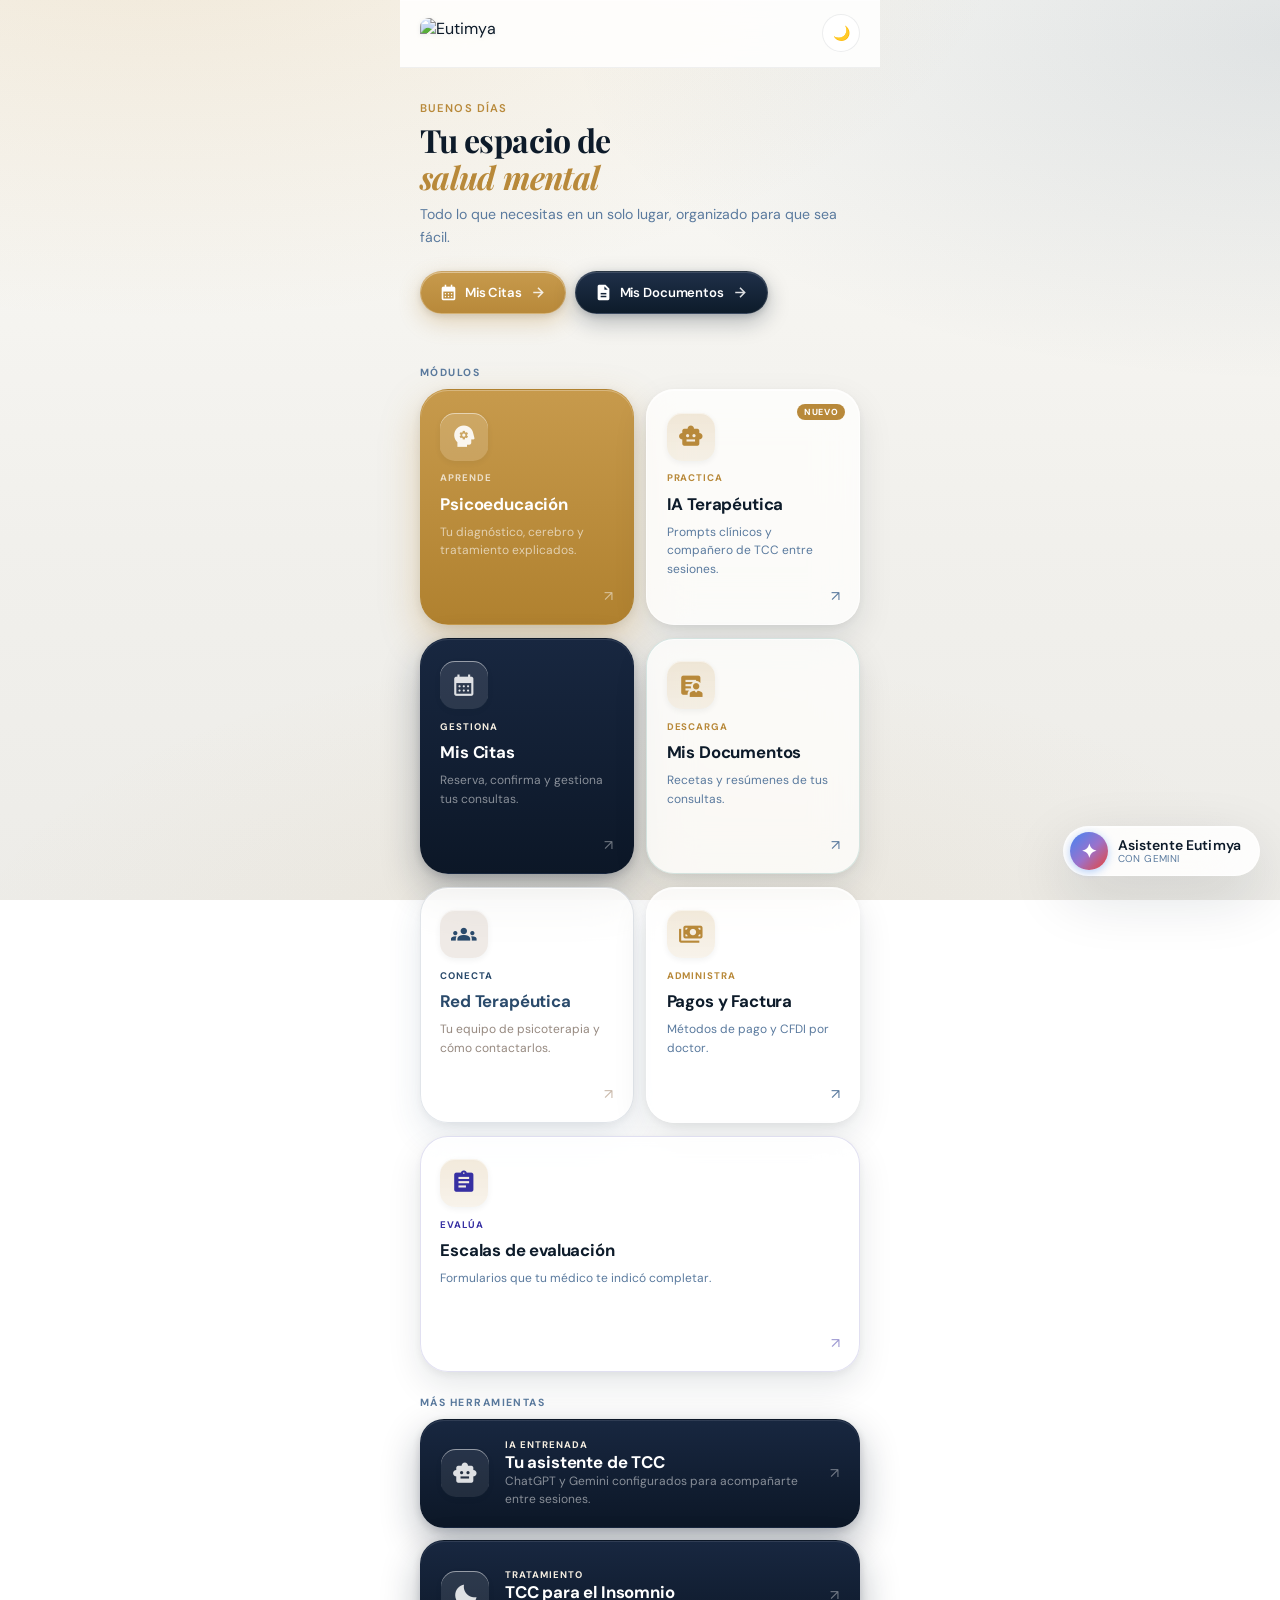
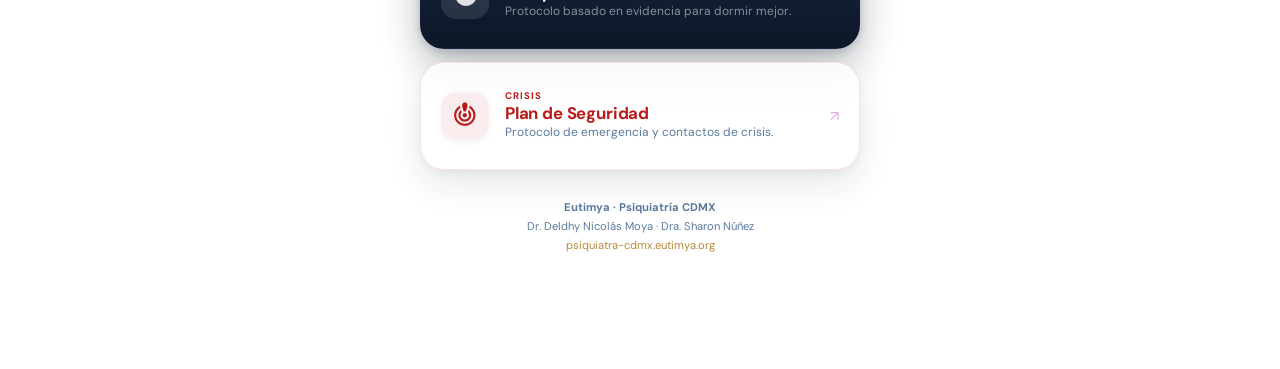
==== commit 3fb35475: "Fix crítico: tokens --ilg-* muertos + sheets opacos estilo iOS - eutimya-glass.css: el texto "--md-*" ====
--- a/index.html
+++ b/index.html
@@ -32,9 +32,9 @@
   <link href="https://fonts.googleapis.com/css2?family=Material+Symbols+Outlined:opsz,wght,FILL,GRAD@24,400,1,0" rel="stylesheet">
 
   <link href="https://fonts.googleapis.com/css2?family=Playfair+Display:ital,wght@0,400;0,600;0,700;1,400&family=DM+Sans:ital,opsz,wght@0,9..40,300;0,9..40,400;0,9..40,500;0,9..40,600;0,9..40,700;1,9..40,400&display=swap" rel="stylesheet"/>
-<link rel="stylesheet" href="eutimya-glass.css"/>
-<link rel="stylesheet" href="glasskit.css"/>
-<link rel="stylesheet" href="glasskit-eutimya.css"/>
+<link rel="stylesheet" href="eutimya-glass.css?v=6"/>
+<link rel="stylesheet" href="glasskit.css?v=6"/>
+<link rel="stylesheet" href="glasskit-eutimya.css?v=6"/>
 <style>
     *, *::before, *::after { box-sizing: border-box; margin: 0; padding: 0 }
 
@@ -682,9 +682,25 @@
 /* ── Etiquetas de sección ── */
 .section-label{letter-spacing:.14em;color:var(--ilg-ink-soft);}
 
-/* ── Sheets: refinado de vidrio ── */
-#educ-sheet,#pagos-sheet,#ia-sheet{background:var(--ilg-glass-strong);backdrop-filter:var(--ilg-blur-heavy);-webkit-backdrop-filter:var(--ilg-blur-heavy);border-top:1px solid rgba(255,255,255,.5);}
-[data-theme="dark"] #educ-sheet,[data-theme="dark"] #pagos-sheet,[data-theme="dark"] #ia-sheet{background:var(--ilg-glass-strong);border-top-color:rgba(255,255,255,.08);}
+/* ── Sheets: material iOS — casi opaco, fondo difuminado por el overlay ── */
+#educ-overlay,#pagos-overlay,#ia-overlay{
+  background:rgba(13,27,42,.32);
+  backdrop-filter:blur(14px) saturate(140%);
+  -webkit-backdrop-filter:blur(14px) saturate(140%);
+}
+#educ-sheet,#pagos-sheet,#ia-sheet{
+  background:rgba(249,249,251,.94);
+  backdrop-filter:saturate(180%) blur(28px);
+  -webkit-backdrop-filter:saturate(180%) blur(28px);
+  border-top:1px solid rgba(255,255,255,.65);
+  max-width:520px;margin:0 auto;
+  box-shadow:0 -12px 50px rgba(13,27,42,.25);
+}
+@supports not (backdrop-filter: blur(1px)){
+  #educ-sheet,#pagos-sheet,#ia-sheet{background:#F7F7F9;}
+}
+[data-theme="dark"] #educ-sheet,[data-theme="dark"] #pagos-sheet,[data-theme="dark"] #ia-sheet{background:rgba(22,28,40,.96);border-top-color:rgba(255,255,255,.10);}
+[data-theme="dark"] #educ-overlay,[data-theme="dark"] #pagos-overlay,[data-theme="dark"] #ia-overlay{background:rgba(0,0,0,.45);}
 .sheet-header{backdrop-filter:none;}
 .sheet-handle{background:var(--ilg-ink-soft);opacity:.35;}
 .module-row{border-radius:16px;transition:transform var(--ilg-dur-spring) var(--ilg-ease-spring),box-shadow .18s;}
--- a/eutimya-glass.css
+++ b/eutimya-glass.css
@@ -4,7 +4,7 @@
  * the ios-liquid-glass skill's material + interaction system (frosted surfaces,
  * concentric radii, two-family spring motion, expanding pill).
  * Prefix: --ilg-* tokens, .ilg-* / .eu-* classes. Link this, then per page append
- * the legacy-token adapter (see PATRÓN below) so old --md-*/--teal vars resolve gold.
+ * the legacy-token adapter (see PATRÓN below) so old --md- and --teal vars resolve gold.
  */
 
 /* ============================== TOKENS (Eutimya brand) ============================== */
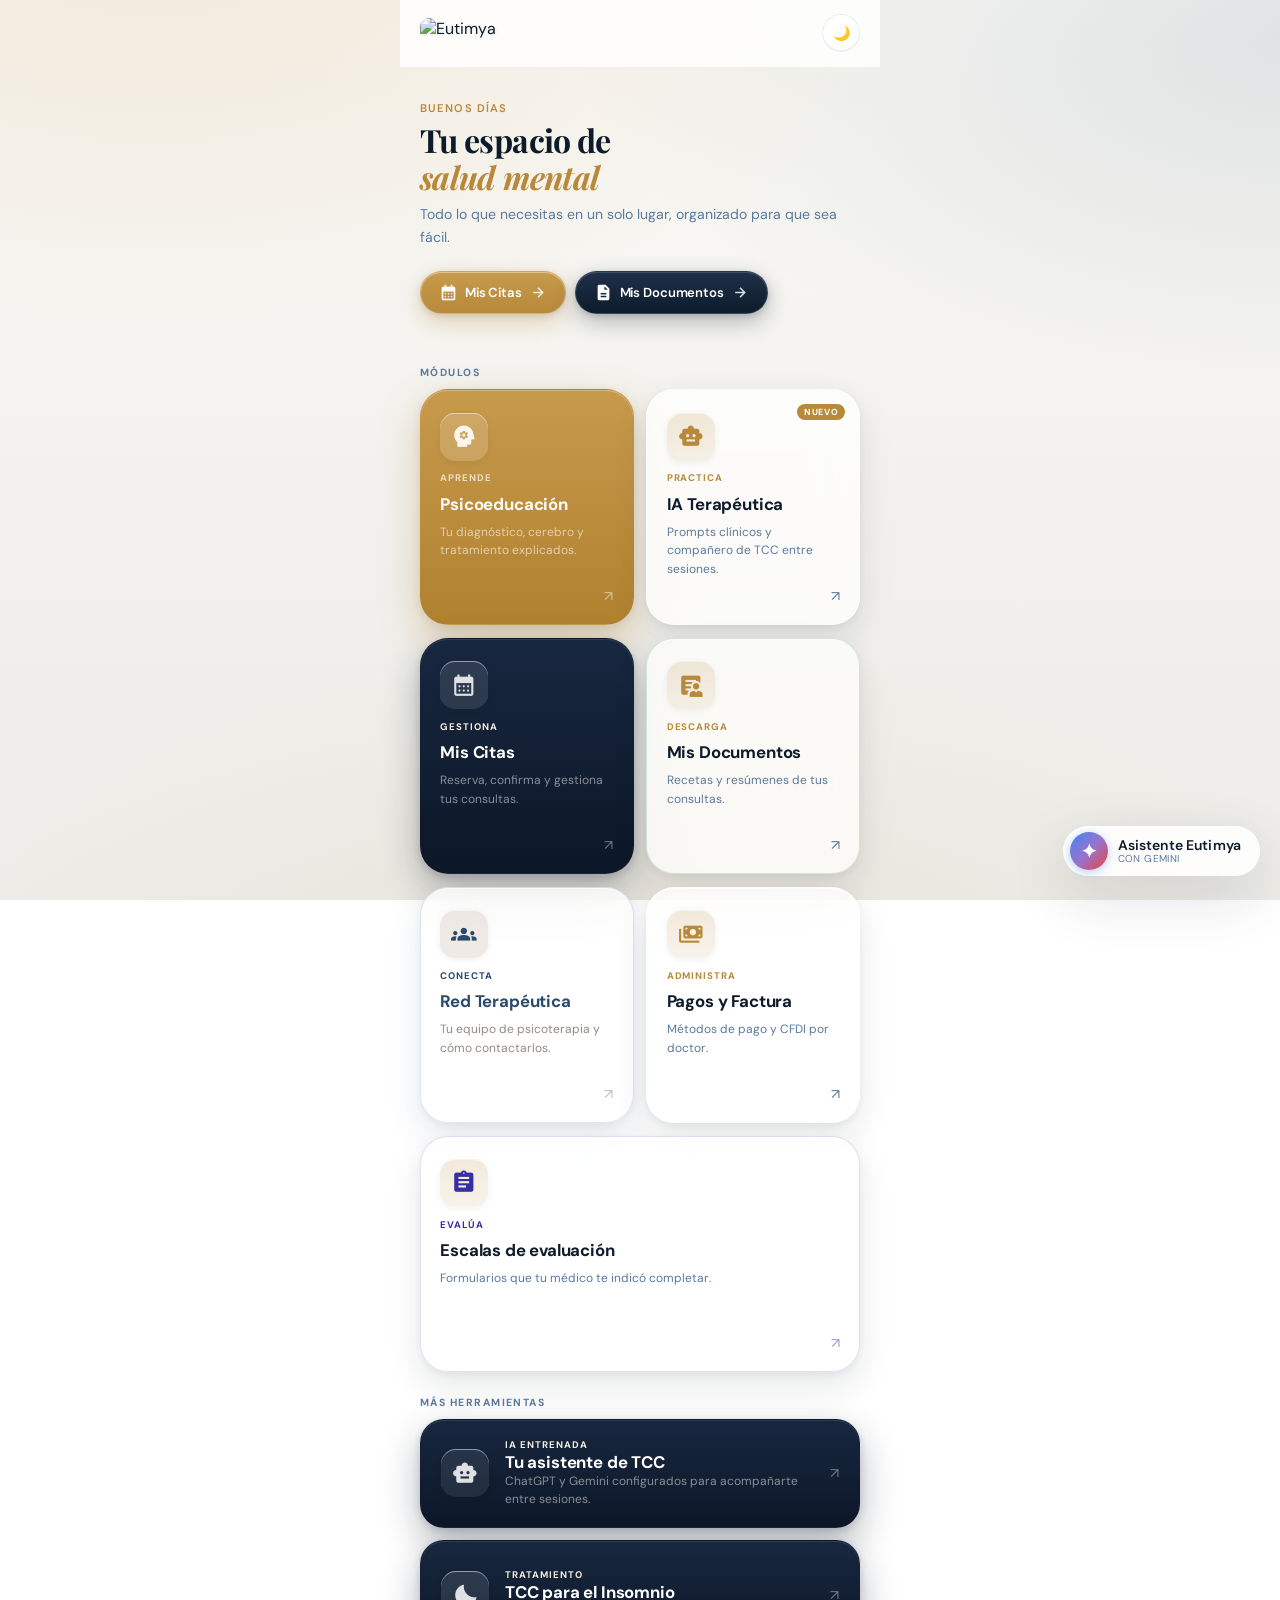
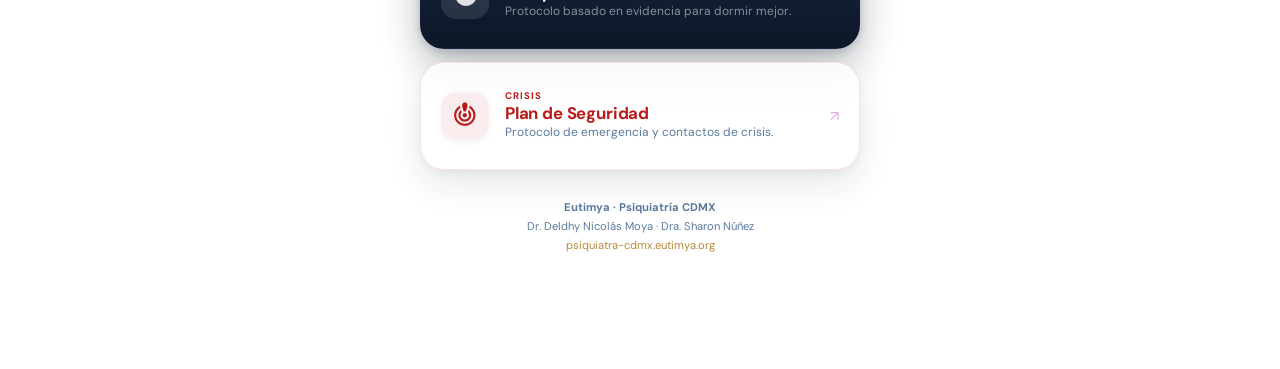
==== commit d20692e0: "Capa Apple nativa en las 7 páginas: SF Pro/New York, specular estricto, gestos y háptica - Tipografí" ====
--- a/index.html
+++ b/index.html
@@ -32,9 +32,10 @@
   <link href="https://fonts.googleapis.com/css2?family=Material+Symbols+Outlined:opsz,wght,FILL,GRAD@24,400,1,0" rel="stylesheet">
 
   <link href="https://fonts.googleapis.com/css2?family=Playfair+Display:ital,wght@0,400;0,600;0,700;1,400&family=DM+Sans:ital,opsz,wght@0,9..40,300;0,9..40,400;0,9..40,500;0,9..40,600;0,9..40,700;1,9..40,400&display=swap" rel="stylesheet"/>
-<link rel="stylesheet" href="eutimya-glass.css?v=6"/>
-<link rel="stylesheet" href="glasskit.css?v=6"/>
-<link rel="stylesheet" href="glasskit-eutimya.css?v=6"/>
+<link rel="stylesheet" href="eutimya-glass.css?v=7"/>
+<link rel="stylesheet" href="glasskit.css?v=7"/>
+<link rel="stylesheet" href="glasskit-eutimya.css?v=7"/>
+<script src="eutimya-ios.js?v=1" defer></script>
 <style>
     *, *::before, *::after { box-sizing: border-box; margin: 0; padding: 0 }
 
@@ -61,7 +62,7 @@
 
     html { scroll-behavior: smooth; overflow-x: hidden }
     body {
-      font-family: 'DM Sans', sans-serif;
+      font-family: -apple-system, BlinkMacSystemFont, 'SF Pro Text', 'DM Sans', sans-serif;
       background: var(--surface);
       color: var(--ink);
       min-height: 100vh;
@@ -121,7 +122,7 @@
       margin-bottom: .4rem;
     }
     .greeting-title {
-      font-family: 'Playfair Display', serif;
+      font-family: ui-serif, 'New York', 'Playfair Display', Georgia, serif;
       font-size: 2rem;
       line-height: 1.15;
       color: var(--ink);
@@ -410,7 +411,7 @@
       display: flex; align-items: center; justify-content: space-between;
     }
     .sheet-title {
-      font-family: 'Playfair Display', serif;
+      font-family: ui-serif, 'New York', 'Playfair Display', Georgia, serif;
       font-size: 1.3rem;
       color: var(--ink);
     }
--- a/eutimya-glass.css
+++ b/eutimya-glass.css
@@ -12,8 +12,8 @@
   /* brand */
   --ilg-accent:#b8893a; --ilg-accent-d:#96702f; --ilg-accent-soft:#F4EDE0;
   --ilg-accent-dim:rgba(184,137,58,.12); --ilg-accent-border:rgba(184,137,58,.28);
-  --ilg-font:'DM Sans','Helvetica Neue',-apple-system,BlinkMacSystemFont,sans-serif;
-  --ilg-font-display:'Playfair Display',Georgia,serif;
+  --ilg-font:-apple-system,BlinkMacSystemFont,'SF Pro Text','DM Sans','Helvetica Neue',sans-serif;
+  --ilg-font-display:ui-serif,'New York','Playfair Display',Georgia,serif;
 
   /* surface + ink (cita.html) */
   --ilg-canvas:#F5F5F7;
@@ -31,7 +31,7 @@
   --ilg-glass-border-strong:1px solid rgba(255,255,255,.92);
   --ilg-blur:saturate(200%) blur(22px);
   --ilg-blur-heavy:saturate(200%) blur(28px);
-  --ilg-specular:inset 0 1px 0 rgba(255,255,255,.65);
+  --ilg-specular:inset 0 1px 0 rgba(255,255,255,.65),inset 0 -1px 0 rgba(13,27,42,.07);
 
   /* radius — concentric scale */
   --ilg-r-pill:980px; --ilg-r-lg:20px; --ilg-r-md:14px; --ilg-r-sm:10px;
@@ -60,7 +60,7 @@
   --ilg-glass-strong:rgba(20,23,32,.80);
   --ilg-glass-border:1px solid rgba(255,255,255,.08);
   --ilg-glass-border-strong:1px solid rgba(255,255,255,.14);
-  --ilg-specular:inset 0 1px 0 rgba(255,255,255,.10);
+  --ilg-specular:inset 0 1px 0 rgba(255,255,255,.10),inset 0 -1px 0 rgba(0,0,0,.35);
   --ilg-pri:#E8EDF4; --ilg-pri-lt:rgba(184,137,58,.16);
   --ilg-shadow-1:0 2px 10px rgba(0,0,0,.35);
   --ilg-shadow-2:0 10px 28px rgba(0,0,0,.45);
@@ -189,3 +189,26 @@
  *          --md-tertiary:var(--ilg-accent); --md-background:var(--ilg-canvas); --md-surface:var(--ilg-canvas);
  *          --md-on-background:var(--ilg-ink); --md-on-surface:var(--ilg-ink); ... }
  */
+
+/* ══ SF-Symbol-like bounce al presionar (SymbolEffect) ══ */
+@keyframes ilgSymbolBounce{0%{transform:scale(1)}38%{transform:scale(1.18)}68%{transform:scale(.94)}100%{transform:scale(1)}}
+a:active .card-icon,button:active .card-icon,.app-card:active .card-icon,
+.module-row:active .module-emoji,.sb-item:active .sb-icon,
+a:active .fab-gem,.fab-gemini:active .fab-gemini-icon,
+.scard:active .scard-icon,.wa-btn:active .material-symbols-outlined{
+  animation:ilgSymbolBounce .45s var(--ilg-ease-spring);
+}
+@media(prefers-reduced-motion:reduce){
+  a:active .card-icon,button:active .card-icon,.app-card:active .card-icon,
+  .module-row:active .module-emoji,.sb-item:active .sb-icon,
+  a:active .fab-gem,.fab-gemini:active .fab-gemini-icon,
+  .scard:active .scard-icon,.wa-btn:active .material-symbols-outlined{animation:none}
+}
+
+/* ══ Datos sensibles enmascarados (tap para revelar, estilo Wallet) ══ */
+.eu-masked{background:rgba(13,27,42,.06);border:1px dashed rgba(13,27,42,.22);border-radius:8px;
+  padding:1px 8px;cursor:pointer;letter-spacing:.08em;font-variant-numeric:tabular-nums;
+  -webkit-user-select:none;user-select:none;transition:background .2s,border-color .2s;}
+.eu-masked:active{background:rgba(184,137,58,.16);}
+.eu-masked.eu-revealed{border-style:solid;border-color:rgba(184,137,58,.4);letter-spacing:normal;}
+[data-theme="dark"] .eu-masked,.dark .eu-masked{background:rgba(255,255,255,.07);border-color:rgba(255,255,255,.22);}
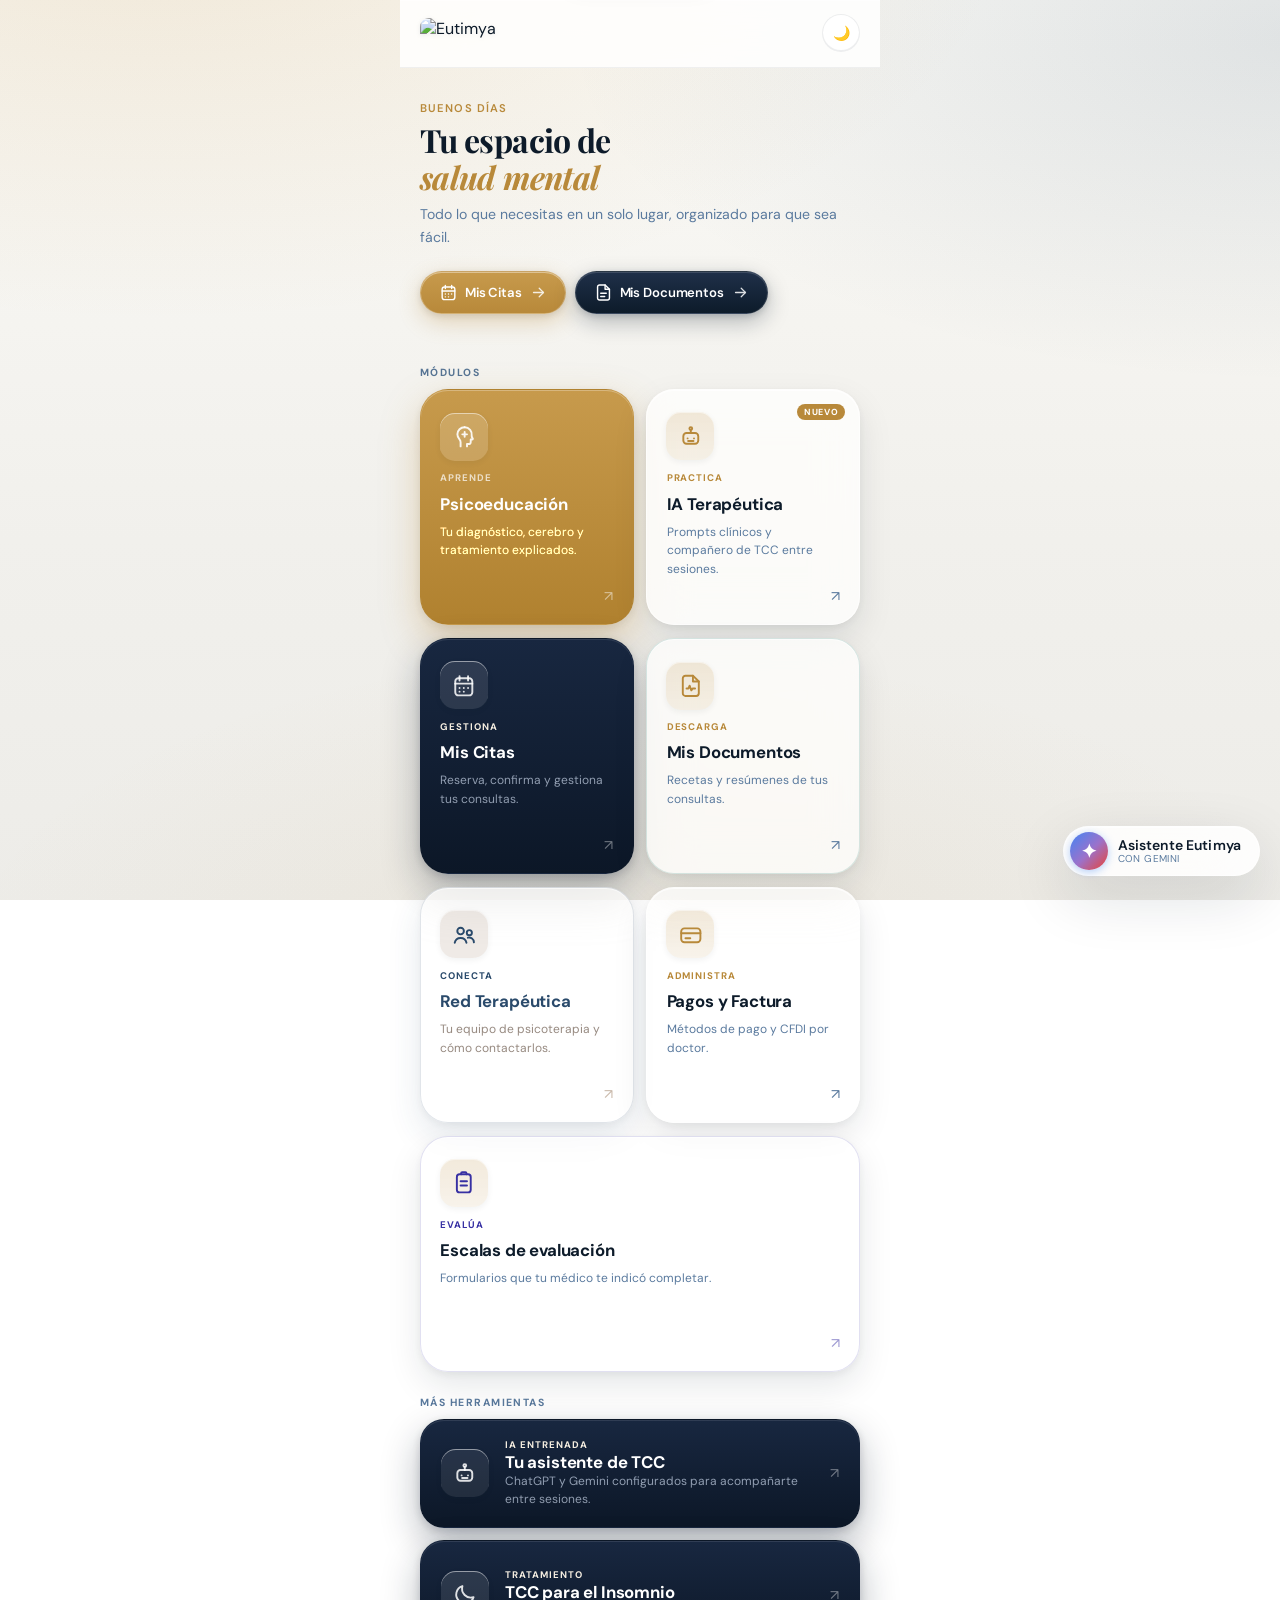
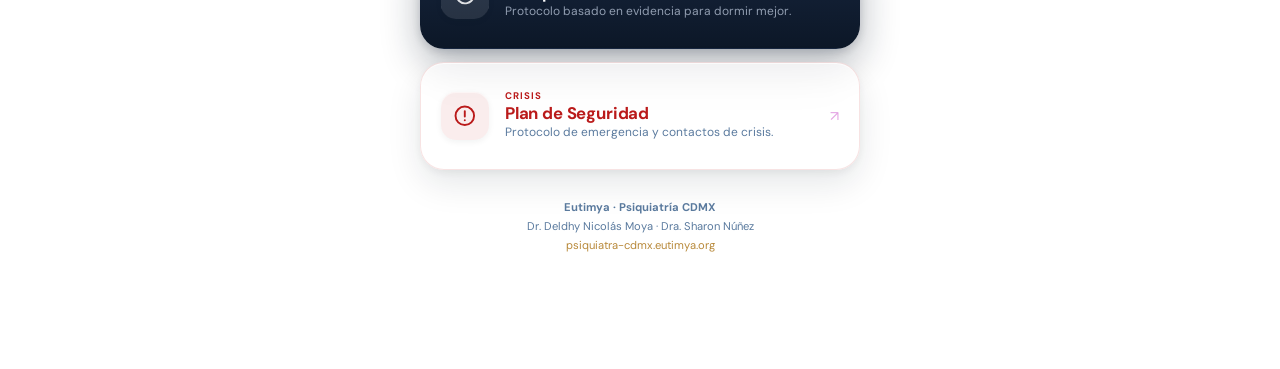
==== commit b6cdf609: "HIG pass 2: SF Symbols, físicas de sheet, vibrancy, view transitions, offline - Iconografía SF Symbo" ====
--- a/index.html
+++ b/index.html
@@ -32,10 +32,10 @@
   <link href="https://fonts.googleapis.com/css2?family=Material+Symbols+Outlined:opsz,wght,FILL,GRAD@24,400,1,0" rel="stylesheet">
 
   <link href="https://fonts.googleapis.com/css2?family=Playfair+Display:ital,wght@0,400;0,600;0,700;1,400&family=DM+Sans:ital,opsz,wght@0,9..40,300;0,9..40,400;0,9..40,500;0,9..40,600;0,9..40,700;1,9..40,400&display=swap" rel="stylesheet"/>
-<link rel="stylesheet" href="eutimya-glass.css?v=7"/>
-<link rel="stylesheet" href="glasskit.css?v=7"/>
-<link rel="stylesheet" href="glasskit-eutimya.css?v=7"/>
-<script src="eutimya-ios.js?v=1" defer></script>
+<link rel="stylesheet" href="eutimya-glass.css?v=8"/>
+<link rel="stylesheet" href="glasskit.css?v=8"/>
+<link rel="stylesheet" href="glasskit-eutimya.css?v=8"/>
+<script src="eutimya-ios.js?v=2" defer></script>
 <style>
     *, *::before, *::after { box-sizing: border-box; margin: 0; padding: 0 }
 
--- a/eutimya-glass.css
+++ b/eutimya-glass.css
@@ -212,3 +212,64 @@
 .eu-masked:active{background:rgba(184,137,58,.16);}
 .eu-masked.eu-revealed{border-style:solid;border-color:rgba(184,137,58,.4);letter-spacing:normal;}
 [data-theme="dark"] .eu-masked,.dark .eu-masked{background:rgba(255,255,255,.07);border-color:rgba(255,255,255,.22);}
+
+/* ══════════════ HIG pass 2 ══════════════ */
+
+/* Overscroll: la página no rebota entera; el elástico vive en los
+   contenedores que scrollean (sheets, listas) */
+html,body{overscroll-behavior-y:none;}
+#educ-sheet,#pagos-sheet,#ia-sheet,#install-sheet,#ios-sheet,.sidebar,.module-list{
+  overscroll-behavior-y:contain;-webkit-overflow-scrolling:touch;}
+
+/* Sin tap-highlight gris de WebKit: el feedback es el spring + háptica */
+*{-webkit-tap-highlight-color:transparent;}
+
+/* Área segura superior (Dynamic Island / notch): el vidrio pasa por
+   detrás de la hora y la batería en modo standalone */
+.top-bar{padding-top:max(.9rem,env(safe-area-inset-top))!important;}
+.mod-nav{padding-top:env(safe-area-inset-top);}
+
+/* Iconos SF (swap runtime desde Material Symbols) */
+.sf-icon{display:inline-flex;align-items:center;justify-content:center;font-size:inherit;}
+.sf-icon svg{width:1em;height:1em;display:block;}
+
+/* Vibrancy: el texto secundario sobre vidrio mezcla la saturación del
+   fondo en lugar de ser gris opaco. Se desactiva si el usuario pide
+   más contraste. */
+@media (prefers-contrast: no-preference){
+  .card-desc,.module-sub,.sb-sublabel,.greeting-sub,.section-label,
+  .cita-meta,.sc-label,.hub-footer{mix-blend-mode:multiply;}
+  [data-theme="dark"] .card-desc,[data-theme="dark"] .module-sub,
+  [data-theme="dark"] .sb-sublabel,[data-theme="dark"] .greeting-sub,
+  [data-theme="dark"] .section-label,[data-theme="dark"] .hub-footer,
+  .app-card.dark .card-desc,.app-card.teal .card-desc{
+    mix-blend-mode:plus-lighter;}
+}
+
+/* Transiciones espaciales entre páginas (View Transitions API, MPA):
+   la vista nueva entra deslizándose desde la derecha (push) */
+@view-transition{navigation:auto;}
+@media (prefers-reduced-motion: no-preference){
+  ::view-transition-old(root){animation:euVtOut .28s var(--ilg-ease-fluid) both;}
+  ::view-transition-new(root){animation:euVtIn .32s var(--ilg-ease-fluid) both;}
+  @keyframes euVtIn{from{opacity:.4;transform:translateX(24px);}to{opacity:1;transform:none;}}
+  @keyframes euVtOut{from{opacity:1;transform:none;}to{opacity:0;transform:translateX(-14px);}}
+}
+
+/* Dynamic Type: en iOS el tamaño raíz sigue el ajuste de letra del
+   sistema (Ajustes > Pantalla y brillo); todo lo dimensionado en rem
+   escala con él */
+@supports (-webkit-touch-callout: none){
+  html{font:-apple-system-body;}
+}
+
+/* Indicador de modo sin conexión */
+#eu-offline{position:fixed;top:max(10px,env(safe-area-inset-top));left:50%;
+  transform:translate(-50%,-200%);z-index:4000;
+  padding:7px 16px;border-radius:980px;font:600 12.5px var(--ilg-font);
+  color:var(--ilg-ink);background:var(--ilg-glass-strong);
+  backdrop-filter:var(--ilg-blur);-webkit-backdrop-filter:var(--ilg-blur);
+  border:var(--ilg-glass-border);box-shadow:var(--ilg-shadow-2),var(--ilg-specular);
+  transition:transform .45s var(--ilg-ease-spring);pointer-events:none;}
+#eu-offline.on{transform:translate(-50%,0);}
+@supports (corner-shape: squircle){#eu-offline{corner-shape:squircle;}}
